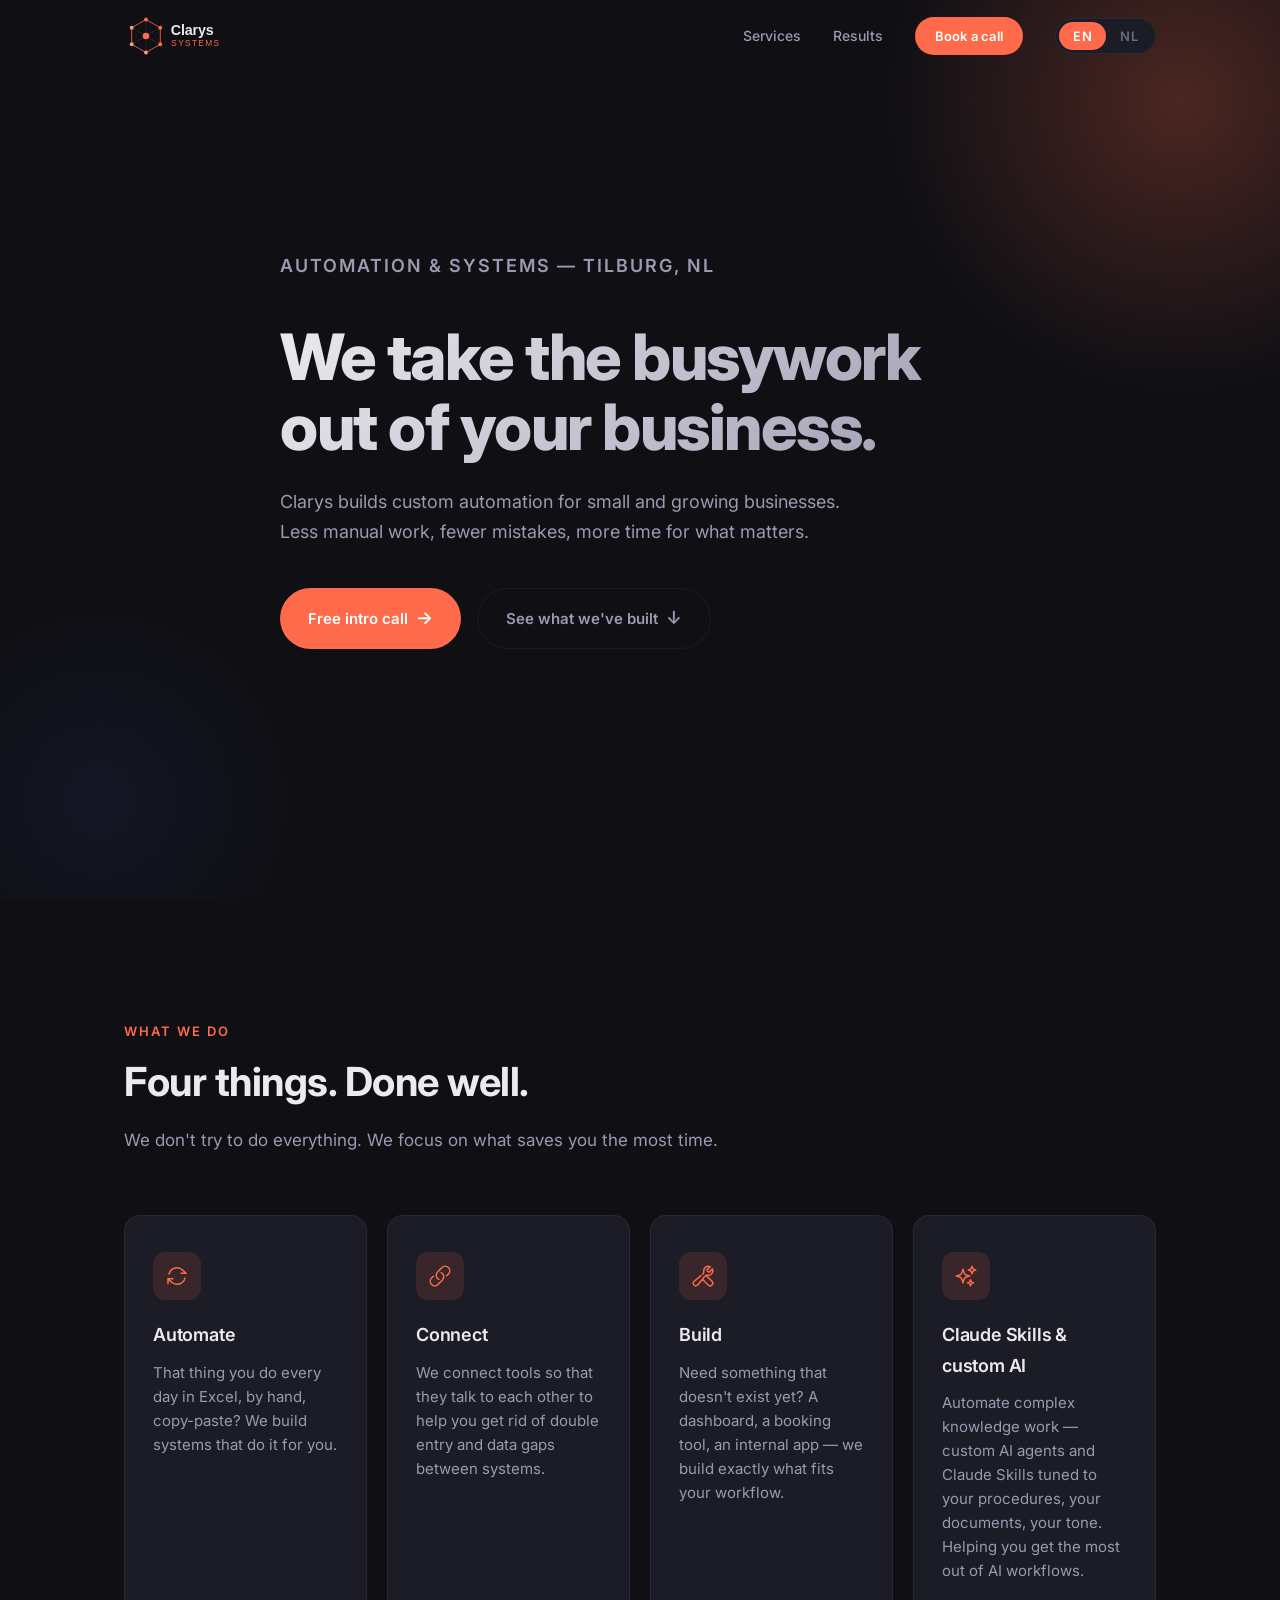
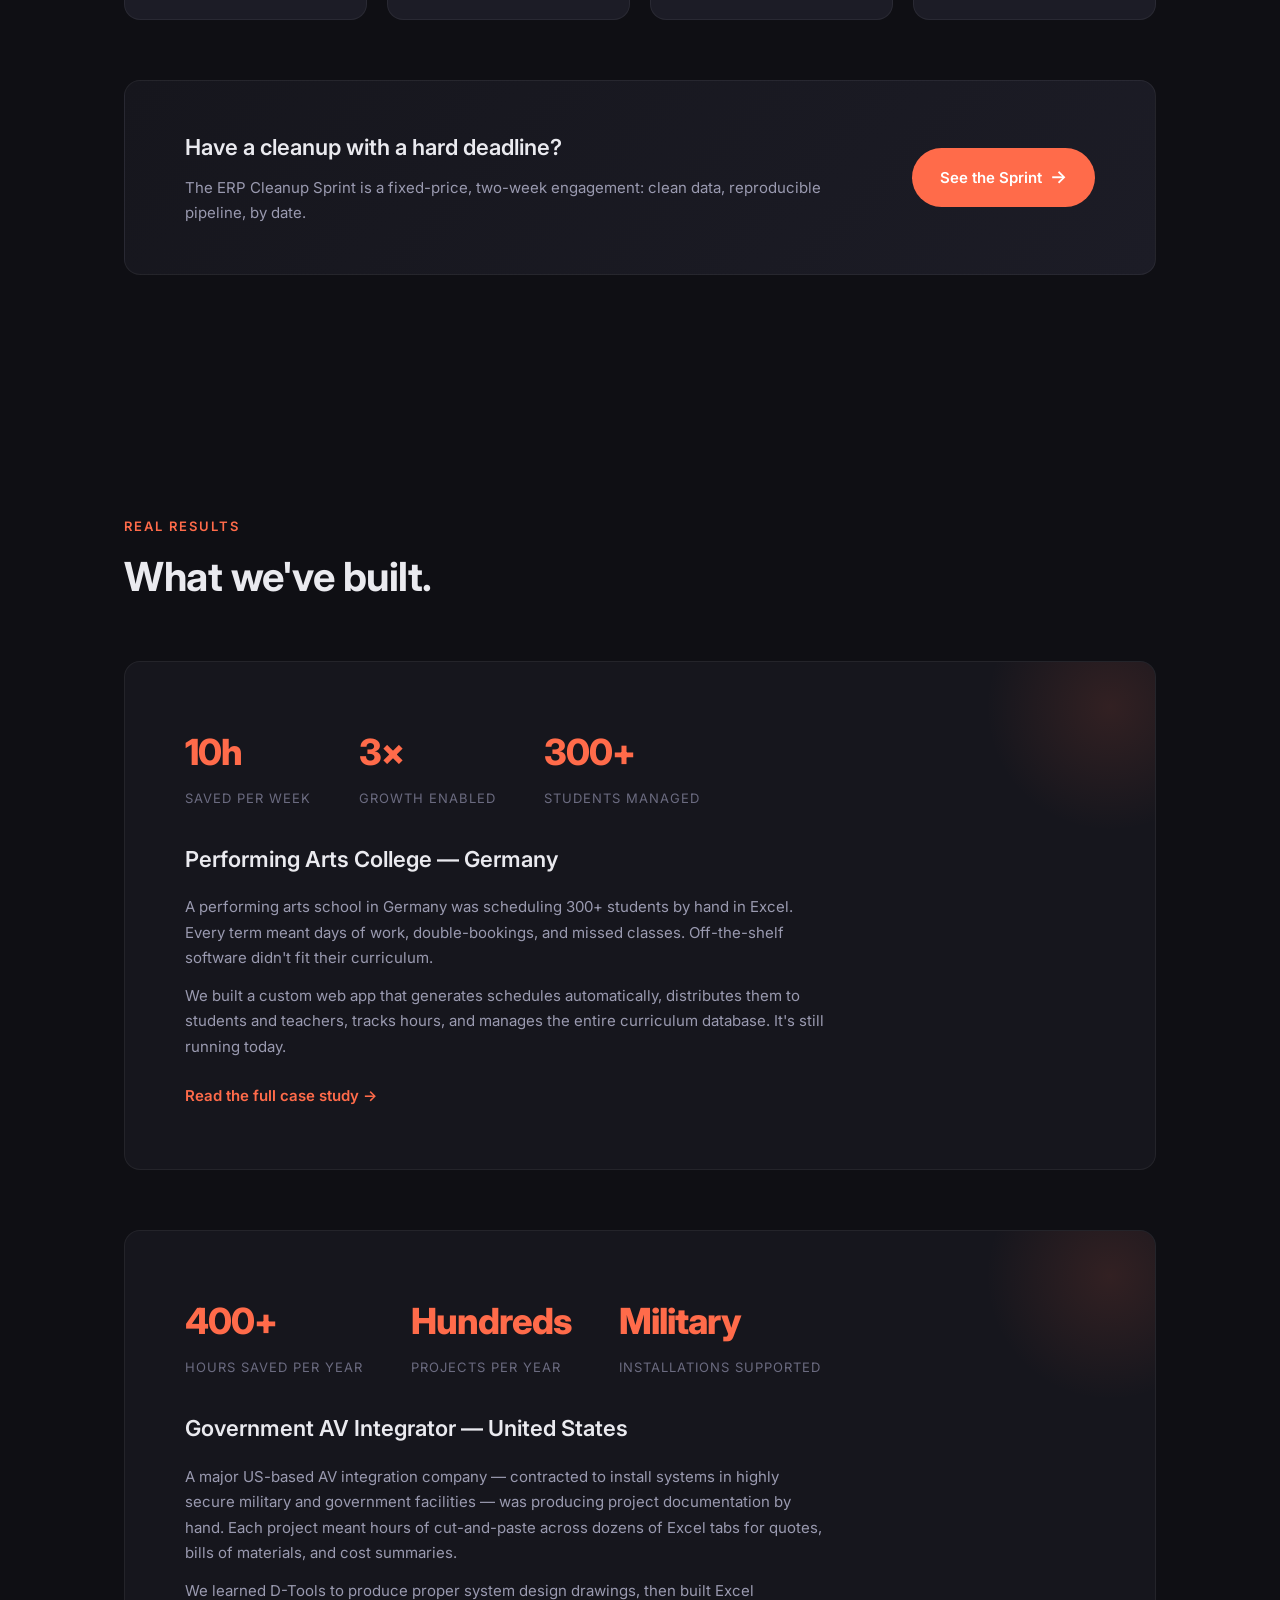
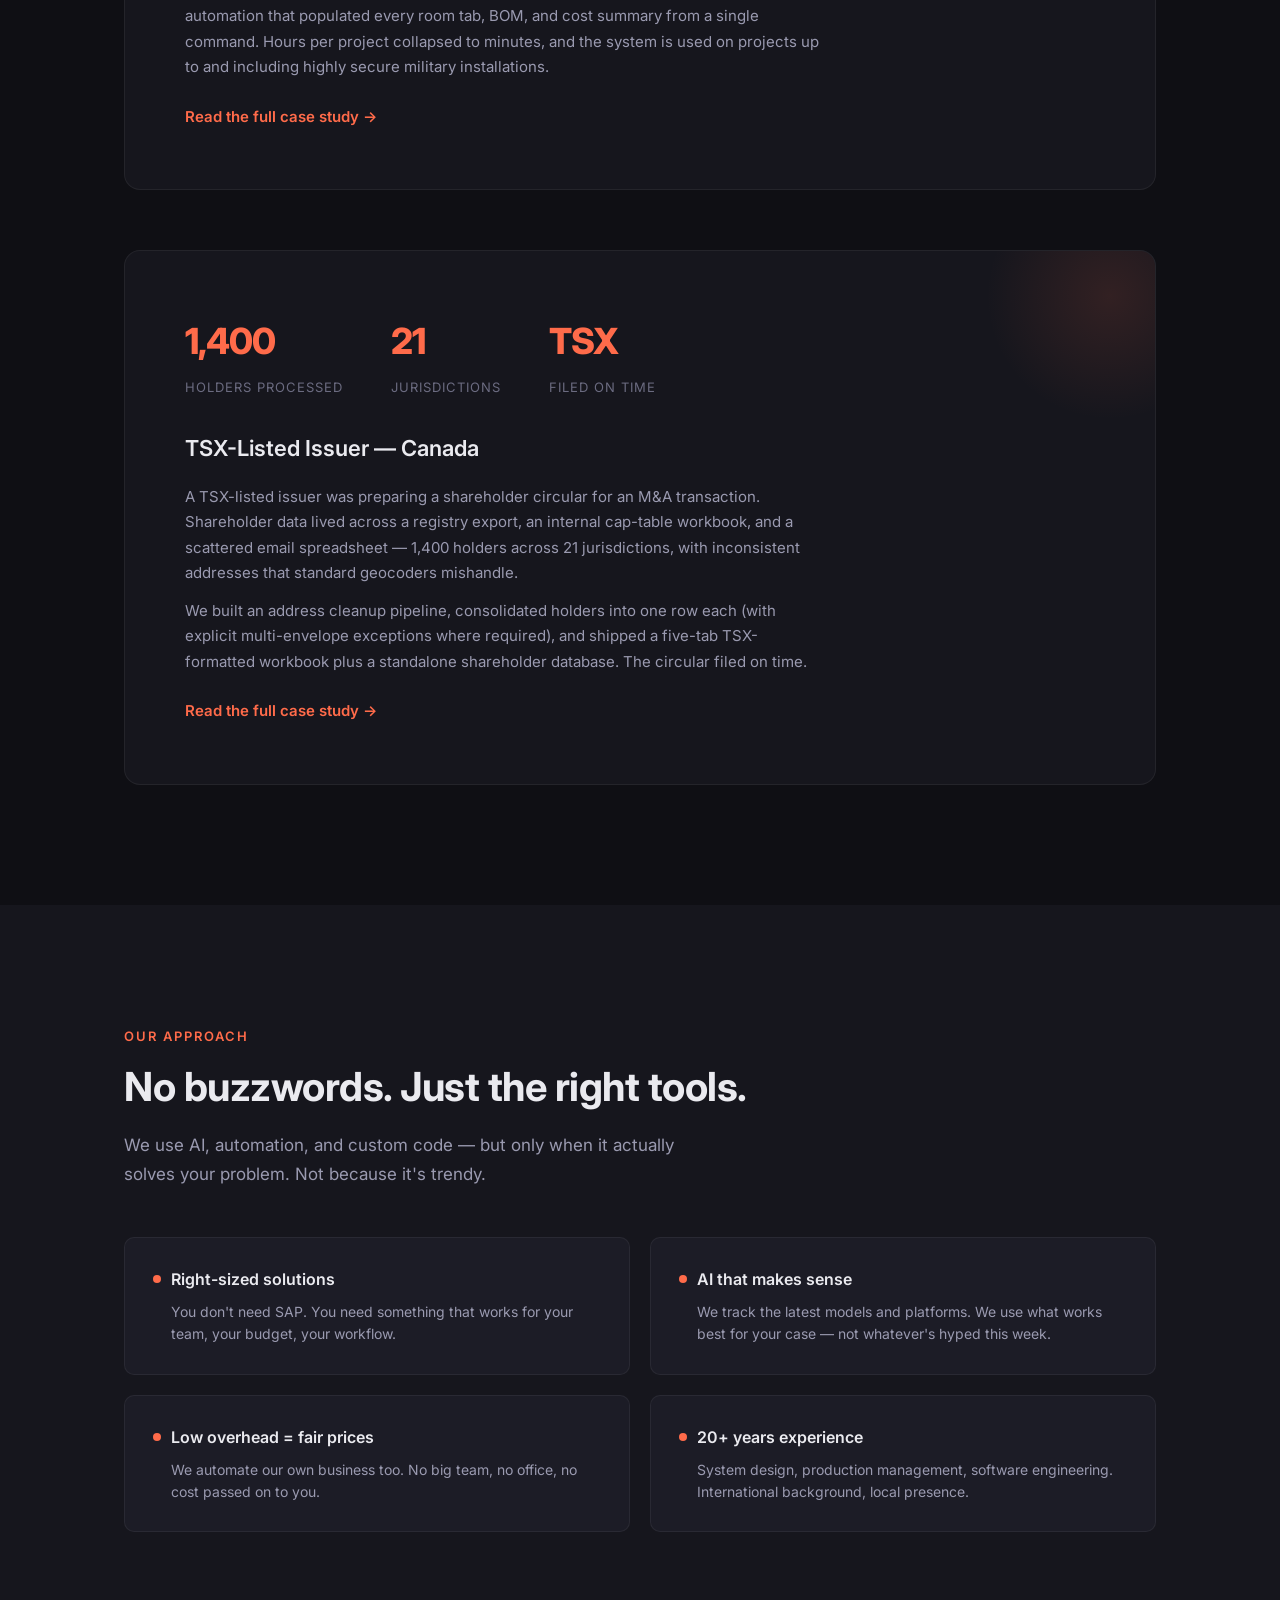
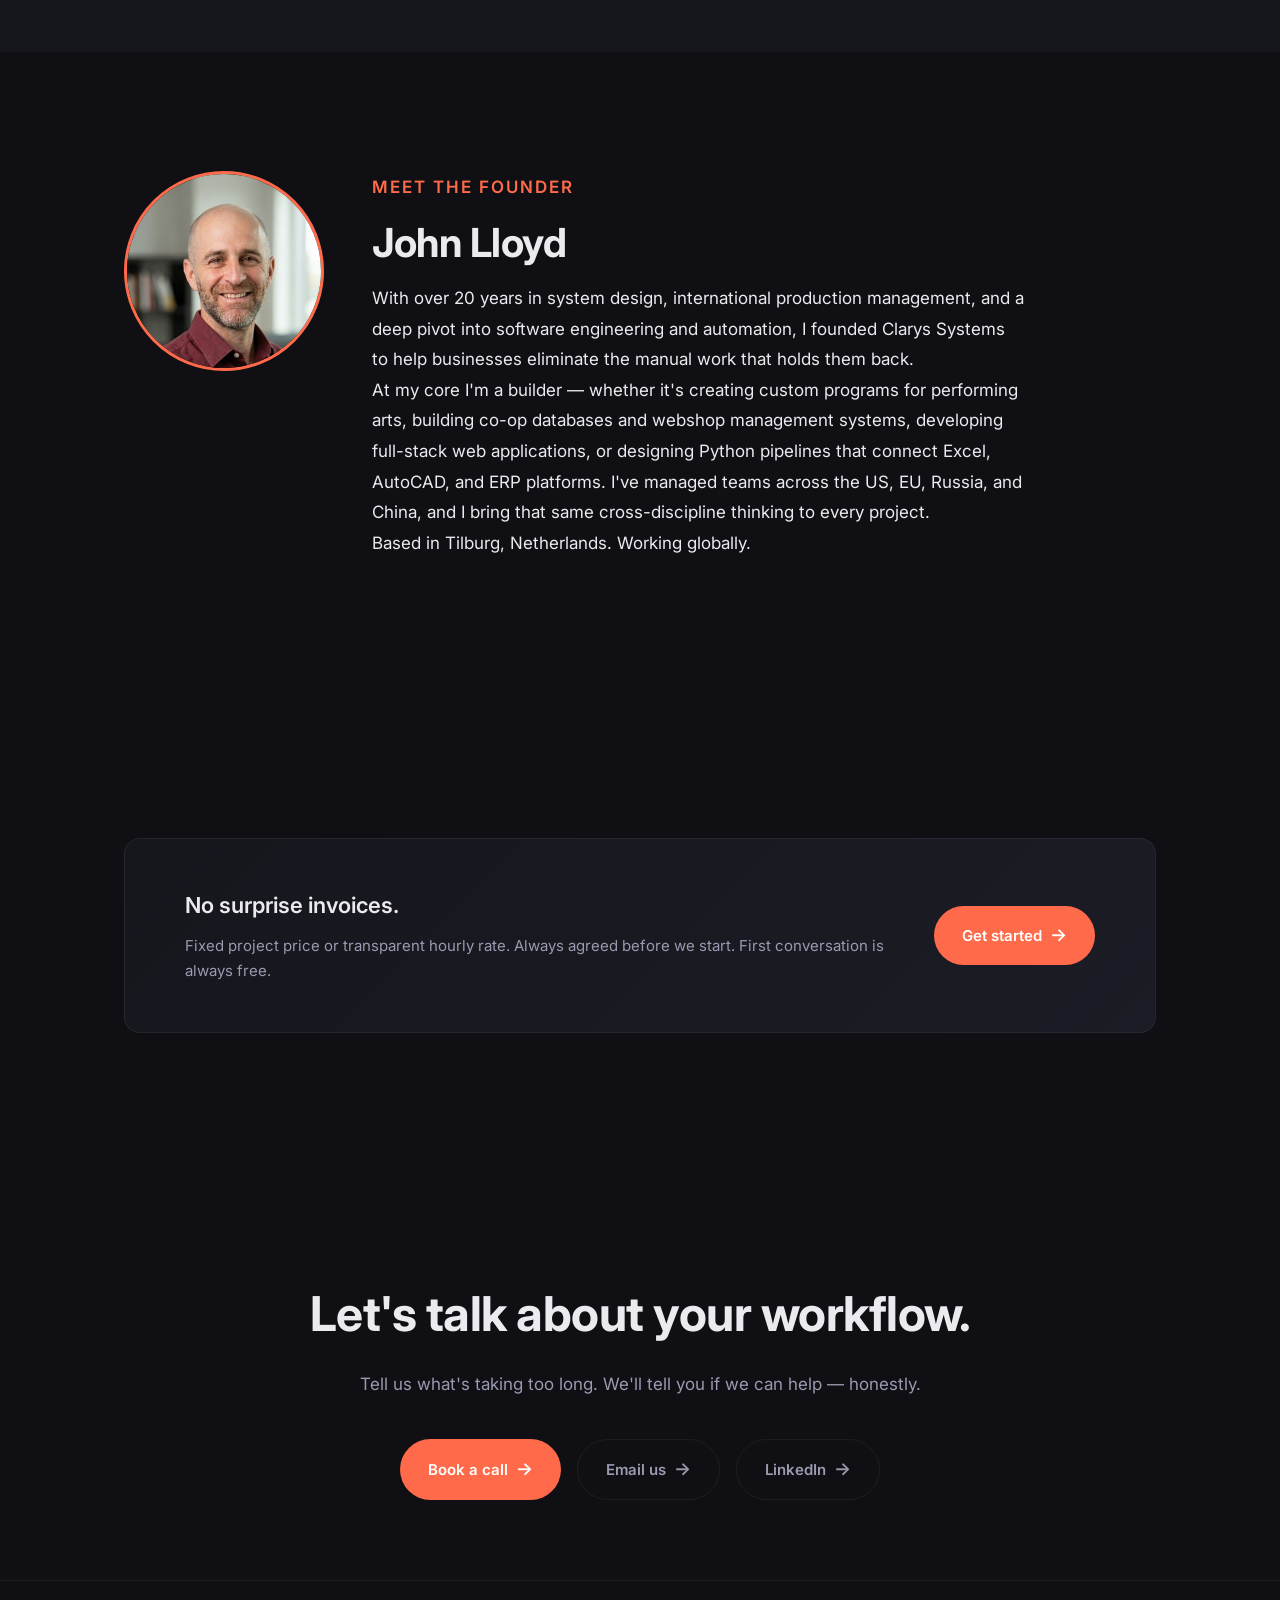
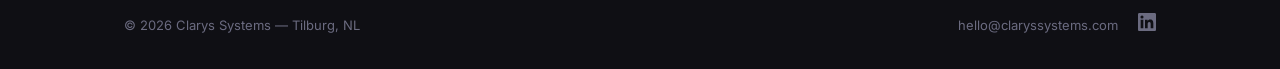
==== nl/index.html @ c33c2782 "content: mirror earlier card + TSX edits to .nl bilingual + .com TSX card - index.html: drop 'Canadi" ====
<!DOCTYPE html>
<html lang="en">
<head>
  <meta charset="UTF-8">
  <meta name="viewport" content="width=device-width, initial-scale=1.0">
  <title>Clarys Systems — Automatisering &amp; Systeemontwerp | Tilburg</title>
  <meta name="description" content="Clarys Systems ontwerpt en bouwt slimme automatisering voor kleine en middelgrote bedrijven. Minder handwerk, minder fouten, meer tijd.">
  <meta property="og:title" content="Clarys Systems — Slimme Automatisering voor Jouw Bedrijf">
  <meta property="og:description" content="Wij bouwen systemen die het handwerk uit je werkdag halen. Gevestigd in Tilburg.">
  <meta property="og:type" content="website">
  <meta property="og:image" content="https://claryssystems.com/og-image.png">
  <link rel="icon" href="logo-clarys-dark.svg" type="image/svg+xml">
  <link rel="preconnect" href="https://fonts.googleapis.com">
  <link rel="preconnect" href="https://fonts.gstatic.com" crossorigin>
  <link href="https://fonts.googleapis.com/css2?family=Inter:wght@400;500;600;700;800&display=swap" rel="stylesheet">
  <link rel="stylesheet" href="css/styles.css">
</head>
<body>

  <!-- NAV -->
  <nav class="nav" role="navigation" aria-label="Main navigation">
    <div class="nav-inner container">
      <a href="#" class="nav-brand"><img src="logo-clarys-dark.svg" alt="Clarys Systems" class="nav-logo"></a>
      <div class="nav-right">
        <div class="nav-links">
          <a href="#services">
            <span data-lang-en>Services</span>
            <span data-lang-nl>Diensten</span>
          </a>
          <a href="#proof">
            <span data-lang-en>Results</span>
            <span data-lang-nl>Resultaten</span>
          </a>
          <a href="https://calendar.app.google/nf94Vs2CCMXuQfKP9" target="_blank" rel="noopener" class="nav-cta">
            <span data-lang-en>Book a call</span>
            <span data-lang-nl>Boek een gesprek</span>
          </a>
          <div class="lang-toggle">
            <button class="lang-btn active" data-lang="en">EN</button>
            <button class="lang-btn" data-lang="nl">NL</button>
          </div>
        </div>
        <div class="lang-toggle lang-toggle-mobile">
          <button class="lang-btn active" data-lang="en">EN</button>
          <button class="lang-btn" data-lang="nl">NL</button>
        </div>
        <button class="nav-toggle" aria-label="Toggle menu" aria-expanded="false">
          <span></span><span></span><span></span>
        </button>
      </div>
    </div>
    <div class="nav-overlay"></div>
  </nav>

  <!-- HERO -->
  <section class="hero">
    <div class="container">
      <div class="hero-content fade-up">
        <p class="hero-label">
          <span data-lang-en>Automation &amp; Systems — Tilburg, NL</span>
          <span data-lang-nl>Automatisering &amp; Systemen — Tilburg, NL</span>
        </p>
        <h1>
          <span data-lang-en>We take the busy&shy;work out of your business.</span>
          <span data-lang-nl>Wij halen het hand&shy;werk uit je werkdag.</span>
        </h1>
        <p>
          <span data-lang-en>Clarys builds custom automation for small and growing businesses. Less manual work, fewer mistakes, more time for what matters.</span>
          <span data-lang-nl>Clarys bouwt slimme automatisering voor kleine en groeiende bedrijven. Minder handwerk, minder fouten, meer tijd voor wat ertoe doet.</span>
        </p>
        <div class="hero-actions">
          <a href="https://calendar.app.google/nf94Vs2CCMXuQfKP9" target="_blank" rel="noopener" class="btn btn-primary">
            <span data-lang-en>Free intro call</span>
            <span data-lang-nl>Gratis kennismaking</span>
            <span class="arrow">&rarr;</span>
          </a>
          <a href="#proof" class="btn btn-ghost">
            <span data-lang-en>See what we've built</span>
            <span data-lang-nl>Bekijk ons werk</span>
            <span class="arrow">&darr;</span>
          </a>
        </div>
      </div>
    </div>
  </section>

  <!-- SERVICES -->
  <section class="section" id="services">
    <div class="container">
      <div class="fade-up">
        <p class="section-label">
          <span data-lang-en>What we do</span>
          <span data-lang-nl>Wat wij doen</span>
        </p>
        <h2>
          <span data-lang-en>Four things. Done well.</span>
          <span data-lang-nl>Vier dingen. Goed gedaan.</span>
        </h2>
        <p class="section-intro">
          <span data-lang-en>We don't try to do everything. We focus on what saves you the most time.</span>
          <span data-lang-nl>We proberen niet alles te doen. We focussen op wat jou de meeste tijd bespaart.</span>
        </p>
      </div>
      <div class="cards-grid stagger">
        <div class="card fade-up">
          <div class="card-icon">
            <svg xmlns="http://www.w3.org/2000/svg" fill="none" viewBox="0 0 24 24" stroke-width="1.5" stroke="currentColor"><path stroke-linecap="round" stroke-linejoin="round" d="M16.023 9.348h4.992v-.001M2.985 19.644v-4.992m0 0h4.992m-4.993 0 3.181 3.183a8.25 8.25 0 0 0 13.803-3.7M4.031 9.865a8.25 8.25 0 0 1 13.803-3.7l3.181 3.182"/></svg>
          </div>
          <h3>
            <span data-lang-en>Automate</span>
            <span data-lang-nl>Automatiseren</span>
          </h3>
          <p>
            <span data-lang-en>That thing you do every day in Excel, by hand, copy-paste? We build systems that do it for you.</span>
            <span data-lang-nl>Dat ding dat je elke dag in Excel doet, met de hand, copy-paste? Wij bouwen systemen die het voor je doen.</span>
          </p>
        </div>
        <div class="card fade-up">
          <div class="card-icon">
            <svg xmlns="http://www.w3.org/2000/svg" fill="none" viewBox="0 0 24 24" stroke-width="1.5" stroke="currentColor"><path stroke-linecap="round" stroke-linejoin="round" d="M13.19 8.688a4.5 4.5 0 0 1 1.242 7.244l-4.5 4.5a4.5 4.5 0 0 1-6.364-6.364l1.757-1.757m13.35-.622 1.757-1.757a4.5 4.5 0 0 0-6.364-6.364l-4.5 4.5a4.5 4.5 0 0 0 1.242 7.244"/></svg>
          </div>
          <h3>
            <span data-lang-en>Connect</span>
            <span data-lang-nl>Verbinden</span>
          </h3>
          <p>
            <span data-lang-en>We connect tools so that they talk to each other to help you get rid of double entry and data gaps between systems.</span>
            <span data-lang-nl>Wij verbinden tools zodat ze met elkaar praten &mdash; geen dubbele invoer meer, geen datagaten tussen systemen.</span>
          </p>
        </div>
        <div class="card fade-up">
          <div class="card-icon">
            <svg xmlns="http://www.w3.org/2000/svg" fill="none" viewBox="0 0 24 24" stroke-width="1.5" stroke="currentColor"><path stroke-linecap="round" stroke-linejoin="round" d="M11.42 15.17 17.25 21A2.652 2.652 0 0 0 21 17.25l-5.877-5.877M11.42 15.17l2.496-3.03c.317-.384.74-.626 1.208-.766M11.42 15.17l-4.655 5.653a2.548 2.548 0 1 1-3.586-3.586l6.837-5.63m5.108-.233c.55-.164 1.163-.188 1.743-.14a4.5 4.5 0 0 0 4.486-6.336l-3.276 3.277a3.004 3.004 0 0 1-2.25-2.25l3.276-3.276a4.5 4.5 0 0 0-6.336 4.486c.091 1.076-.071 2.264-.904 2.95l-.102.085"/></svg>
          </div>
          <h3>
            <span data-lang-en>Build</span>
            <span data-lang-nl>Bouwen</span>
          </h3>
          <p>
            <span data-lang-en>Need something that doesn't exist yet? A dashboard, a booking tool, an internal app — we build exactly what fits your workflow.</span>
            <span data-lang-nl>Iets nodig dat nog niet bestaat? Een dashboard, een boekingstool, een interne app — wij bouwen precies wat past bij jouw werkwijze.</span>
          </p>
        </div>
        <div class="card fade-up">
          <div class="card-icon">
            <svg xmlns="http://www.w3.org/2000/svg" fill="none" viewBox="0 0 24 24" stroke-width="1.5" stroke="currentColor"><path stroke-linecap="round" stroke-linejoin="round" d="M9.813 15.904 9 18.75l-.813-2.846a4.5 4.5 0 0 0-3.09-3.09L2.25 12l2.847-.813a4.5 4.5 0 0 0 3.09-3.09L9 5.25l.813 2.846a4.5 4.5 0 0 0 3.09 3.09L15.75 12l-2.847.813a4.5 4.5 0 0 0-3.09 3.09ZM18.259 8.715 18 9.75l-.259-1.035a3.375 3.375 0 0 0-2.455-2.456L14.25 6l1.036-.259a3.375 3.375 0 0 0 2.455-2.456L18 2.25l.259 1.035a3.375 3.375 0 0 0 2.456 2.456L21.75 6l-1.035.259a3.375 3.375 0 0 0-2.456 2.456ZM16.894 20.567 16.5 21.75l-.394-1.183a2.25 2.25 0 0 0-1.423-1.423L13.5 18.75l1.183-.394a2.25 2.25 0 0 0 1.423-1.423l.394-1.183.394 1.183a2.25 2.25 0 0 0 1.423 1.423l1.183.394-1.183.394a2.25 2.25 0 0 0-1.423 1.423Z"/></svg>
          </div>
          <h3>
            <span data-lang-en>Claude Skills &amp; custom AI</span>
            <span data-lang-nl>Claude Skills &amp; maatwerk-AI</span>
          </h3>
          <p>
            <span data-lang-en>Automate complex knowledge work &mdash; custom AI agents and Claude Skills tuned to your procedures, your documents, your tone. Helping you get the most out of AI workflows.</span>
            <span data-lang-nl>Automatiseer complex kenniswerk &mdash; AI-agents en Claude Skills op maat voor jouw procedures, jouw documenten, jouw toon. Zodat je het maximale uit AI-werkprocessen haalt.</span>
          </p>
        </div>
      </div>

      <div class="fade-up">
        <div class="pricing-bar" style="margin-top: 60px;">
          <div>
            <h3>
              <span data-lang-en>Have a cleanup with a hard deadline?</span>
              <span data-lang-nl>Een opschoning met een harde deadline?</span>
            </h3>
            <p>
              <span data-lang-en>The ERP Cleanup Sprint is a fixed-price, two-week engagement: clean data, reproducible pipeline, by date.</span>
              <span data-lang-nl>De ERP Cleanup Sprint is een vaste-prijs opdracht van twee weken: schone data, reproduceerbare pijplijn, op tijd.</span>
            </p>
          </div>
          <a href="cleanup-sprint" class="btn btn-primary" style="flex-shrink: 0;">
            <span data-lang-en>See the Sprint</span>
            <span data-lang-nl>Bekijk de Sprint</span>
            <span class="arrow">&rarr;</span>
          </a>
        </div>
      </div>
    </div>
  </section>

  <!-- PROOF / CASE STUDIES -->
  <section class="section" id="proof">
    <div class="container">
      <div class="fade-up">
        <p class="section-label">
          <span data-lang-en>Real results</span>
          <span data-lang-nl>Echte resultaten</span>
        </p>
        <h2>
          <span data-lang-en>What we've built.</span>
          <span data-lang-nl>Wat we hebben gebouwd.</span>
        </h2>
      </div>

      <!-- Case 1: Performing Arts College (scheduling) -->
      <div class="proof fade-up">
        <div class="proof-stats">
          <div>
            <div class="proof-stat-value">10h</div>
            <div class="proof-stat-label">
              <span data-lang-en>Saved per week</span>
              <span data-lang-nl>Bespaard per week</span>
            </div>
          </div>
          <div>
            <div class="proof-stat-value">3&times;</div>
            <div class="proof-stat-label">
              <span data-lang-en>Growth enabled</span>
              <span data-lang-nl>Groei mogelijk gemaakt</span>
            </div>
          </div>
          <div>
            <div class="proof-stat-value">300+</div>
            <div class="proof-stat-label">
              <span data-lang-en>Students managed</span>
              <span data-lang-nl>Studenten beheerd</span>
            </div>
          </div>
        </div>
        <h3>
          <span data-lang-en>Performing Arts College &mdash; Germany</span>
          <span data-lang-nl>Kunstacademie &mdash; Duitsland</span>
        </h3>
        <p>
          <span data-lang-en>A performing arts school in Germany was scheduling 300+ students by hand in Excel. Every term meant days of work, double-bookings, and missed classes. Off-the-shelf software didn't fit their curriculum.</span>
          <span data-lang-nl>Een kunstacademie in Duitsland plande 300+ studenten met de hand in Excel. Elk trimester betekende dagen werk, dubbele boekingen en gemiste lessen. Standaardsoftware paste niet bij hun curriculum.</span>
        </p>
        <p style="margin-top: 12px;">
          <span data-lang-en>We built a custom web app that generates schedules automatically, distributes them to students and teachers, tracks hours, and manages the entire curriculum database. It's still running today.</span>
          <span data-lang-nl>Wij bouwden een op maat gemaakte webapp die roosters automatisch genereert, ze distribueert naar studenten en docenten, uren bijhoudt en de hele curriculumdatabase beheert. Het draait vandaag de dag nog steeds.</span>
        </p>
        <p style="margin-top: 24px;">
          <a href="https://claryssystems.com/case-study-scheduling.html" style="color: var(--accent); font-weight: 600; text-decoration: none;">
            <span data-lang-en>Read the full case study <span class="arrow">&rarr;</span></span>
            <span data-lang-nl>Lees de volledige case study (in het Engels) <span class="arrow">&rarr;</span></span>
          </a>
        </p>
      </div>

      <!-- Case 2: US AV Integrator (ITG) -->
      <div class="proof fade-up">
        <div class="proof-stats">
          <div>
            <div class="proof-stat-value">400+</div>
            <div class="proof-stat-label">
              <span data-lang-en>Hours saved per year</span>
              <span data-lang-nl>Uren bespaard per jaar</span>
            </div>
          </div>
          <div>
            <div class="proof-stat-value">
              <span data-lang-en>Hundreds</span>
              <span data-lang-nl>Honderden</span>
            </div>
            <div class="proof-stat-label">
              <span data-lang-en>Projects per year</span>
              <span data-lang-nl>Projecten per jaar</span>
            </div>
          </div>
          <div>
            <div class="proof-stat-value">Military</div>
            <div class="proof-stat-label">
              <span data-lang-en>Installations supported</span>
              <span data-lang-nl>Installaties ondersteund</span>
            </div>
          </div>
        </div>
        <h3>
          <span data-lang-en>Government AV Integrator &mdash; United States</span>
          <span data-lang-nl>AV-integrator voor overheid &mdash; Verenigde Staten</span>
        </h3>
        <p>
          <span data-lang-en>A major US-based AV integration company &mdash; contracted to install systems in highly secure military and government facilities &mdash; was producing project documentation by hand. Each project meant hours of cut-and-paste across dozens of Excel tabs for quotes, bills of materials, and cost summaries.</span>
          <span data-lang-nl>Een grote Amerikaanse AV-integrator &mdash; met opdrachten voor zeer beveiligde militaire en overheidsfaciliteiten &mdash; maakte projectdocumentatie volledig met de hand. Elk project betekende uren knippen-en-plakken tussen tientallen Excel-tabbladen voor offertes, materiaallijsten en kostenoverzichten.</span>
        </p>
        <p style="margin-top: 12px;">
          <span data-lang-en>We learned D-Tools to produce proper system design drawings, then built Excel automation that populated every room tab, BOM, and cost summary from a single command. Hours per project collapsed to minutes, and the system is used on projects up to and including highly secure military installations.</span>
          <span data-lang-nl>We leerden D-Tools voor professionele systeemtekeningen en bouwden Excel-automatisering die elk kamer-tabblad, BOM en kostenoverzicht met &eacute;&eacute;n commando vulde. Uren per project werden minuten, en het systeem wordt gebruikt op projecten tot en met zeer beveiligde militaire installaties.</span>
        </p>
        <p style="margin-top: 24px;">
          <a href="https://claryssystems.com/case-study.html" style="color: var(--accent); font-weight: 600; text-decoration: none;">
            <span data-lang-en>Read the full case study <span class="arrow">&rarr;</span></span>
            <span data-lang-nl>Lees de volledige case study (in het Engels) <span class="arrow">&rarr;</span></span>
          </a>
        </p>
      </div>

      <!-- Case 3: TSX M&A Circular (JHI) -->
      <div class="proof fade-up">
        <div class="proof-stats">
          <div>
            <div class="proof-stat-value">1,400</div>
            <div class="proof-stat-label">
              <span data-lang-en>Holders processed</span>
              <span data-lang-nl>Aandeelhouders verwerkt</span>
            </div>
          </div>
          <div>
            <div class="proof-stat-value">21</div>
            <div class="proof-stat-label">
              <span data-lang-en>Jurisdictions</span>
              <span data-lang-nl>Rechtsgebieden</span>
            </div>
          </div>
          <div>
            <div class="proof-stat-value">TSX</div>
            <div class="proof-stat-label">
              <span data-lang-en>Filed on time</span>
              <span data-lang-nl>Op tijd ingediend</span>
            </div>
          </div>
        </div>
        <h3>
          <span data-lang-en>TSX-Listed Issuer &mdash; Canada</span>
          <span data-lang-nl>TSX-genoteerde onderneming &mdash; Canada</span>
        </h3>
        <p>
          <span data-lang-en>A TSX-listed issuer was preparing a shareholder circular for an M&amp;A transaction. Shareholder data lived across a registry export, an internal cap-table workbook, and a scattered email spreadsheet &mdash; 1,400 holders across 21 jurisdictions, with inconsistent addresses that standard geocoders mishandle.</span>
          <span data-lang-nl>Een TSX-genoteerde onderneming bereidde een aandeelhouderscirculaire voor in verband met een M&amp;A-transactie. Aandeelhoudersgegevens stonden verspreid over een registerexport, een intern cap-table-werkboek en een losse e-mailspreadsheet &mdash; 1.400 aandeelhouders in 21 rechtsgebieden, met inconsistente adressen die standaard-geocoders niet goed aankunnen.</span>
        </p>
        <p style="margin-top: 12px;">
          <span data-lang-en>We built an address cleanup pipeline, consolidated holders into one row each (with explicit multi-envelope exceptions where required), and shipped a five-tab TSX-formatted workbook plus a standalone shareholder database. The circular filed on time.</span>
          <span data-lang-nl>We bouwden een adres-opschoningspijplijn, consolideerden aandeelhouders tot &eacute;&eacute;n rij per houder (met expliciete uitzonderingen voor meerdere enveloppen waar nodig), en leverden een vijf-tabs TSX-werkboek plus een zelfstandige aandeelhoudersdatabase. De circulaire werd op tijd ingediend.</span>
        </p>
        <p style="margin-top: 24px;">
          <a href="https://claryssystems.com/case-study-shareholder-circular.html" style="color: var(--accent); font-weight: 600; text-decoration: none;">
            <span data-lang-en>Read the full case study <span class="arrow">&rarr;</span></span>
            <span data-lang-nl>Lees de volledige case study (in het Engels) <span class="arrow">&rarr;</span></span>
          </a>
        </p>
      </div>

    </div>
  </section>

  <!-- APPROACH -->
  <section class="section" style="background: var(--bg-secondary);">
    <div class="container">
      <div class="fade-up">
        <p class="section-label">
          <span data-lang-en>Our approach</span>
          <span data-lang-nl>Onze aanpak</span>
        </p>
        <h2>
          <span data-lang-en>No buzzwords. Just the right tools.</span>
          <span data-lang-nl>Geen buzzwords. Gewoon de juiste tools.</span>
        </h2>
        <p class="section-intro">
          <span data-lang-en>We use AI, automation, and custom code — but only when it actually solves your problem. Not because it's trendy.</span>
          <span data-lang-nl>We gebruiken AI, automatisering en maatwerk code — maar alleen als het je probleem echt oplost. Niet omdat het trendy is.</span>
        </p>
      </div>
      <div class="approach-grid stagger">
        <div class="approach-item fade-up">
          <h3><span class="dot"></span>
            <span data-lang-en>Right-sized solutions</span>
            <span data-lang-nl>Oplossingen op maat</span>
          </h3>
          <p>
            <span data-lang-en>You don't need SAP. You need something that works for your team, your budget, your workflow.</span>
            <span data-lang-nl>Je hebt geen SAP nodig. Je hebt iets nodig dat werkt voor jouw team, jouw budget, jouw werkwijze.</span>
          </p>
        </div>
        <div class="approach-item fade-up">
          <h3><span class="dot"></span>
            <span data-lang-en>AI that makes sense</span>
            <span data-lang-nl>AI die klopt</span>
          </h3>
          <p>
            <span data-lang-en>We track the latest models and platforms. We use what works best for your case — not whatever's hyped this week.</span>
            <span data-lang-nl>We volgen de nieuwste modellen en platforms. We gebruiken wat het beste werkt voor jouw situatie — niet wat deze week gehyped wordt.</span>
          </p>
        </div>
        <div class="approach-item fade-up">
          <h3><span class="dot"></span>
            <span data-lang-en>Low overhead = fair prices</span>
            <span data-lang-nl>Lage overhead = eerlijke prijzen</span>
          </h3>
          <p>
            <span data-lang-en>We automate our own business too. No big team, no office, no cost passed on to you.</span>
            <span data-lang-nl>We automatiseren ook ons eigen bedrijf. Geen groot team, geen kantoor, geen kosten die aan jou worden doorberekend.</span>
          </p>
        </div>
        <div class="approach-item fade-up">
          <h3><span class="dot"></span>
            <span data-lang-en>20+ years experience</span>
            <span data-lang-nl>20+ jaar ervaring</span>
          </h3>
          <p>
            <span data-lang-en>System design, production management, software engineering. International background, local presence.</span>
            <span data-lang-nl>Systeemontwerp, productiebeheer, software engineering. Internationale achtergrond, lokale aanwezigheid.</span>
          </p>
        </div>
      </div>
    </div>
  </section>

  <!-- FOUNDER -->
  <section class="section" id="founder">
    <div class="container">
      <div class="founder fade-up">
        <div class="founder-photo">
          <img src="img/profile_cropped.png" alt="John Lloyd — Founder, Clarys Systems">
        </div>
        <div class="founder-text">
          <p class="section-label">
            <span data-lang-en>Meet the founder</span>
            <span data-lang-nl>Ontmoet de oprichter</span>
          </p>
          <h2>John Lloyd</h2>
          <p>
            <span data-lang-en>With over 20 years in system design, international production management, and a deep pivot into software engineering and automation, I founded Clarys Systems to help businesses eliminate the manual work that holds them back.</span>
            <span data-lang-nl>Met ruim 20 jaar ervaring in systeemontwerp, internationaal productiemanagement en een grondige overstap naar software engineering en automatisering richtte ik Clarys Systems op om bedrijven te helpen het handwerk weg te nemen dat hen tegenhoudt.</span>
          </p>
          <p>
            <span data-lang-en>At my core I'm a builder &mdash; whether it's creating custom programs for performing arts, building co-op databases and webshop management systems, developing full-stack web applications, or designing Python pipelines that connect Excel, AutoCAD, and ERP platforms. I've managed teams across the US, EU, Russia, and China, and I bring that same cross-discipline thinking to every project.</span>
            <span data-lang-nl>In de kern ben ik een bouwer &mdash; of het nu gaat om het maken van maatwerkprogramma's voor podiumkunsten, het bouwen van co&ouml;peratiedatabases en webshop-beheersystemen, het ontwikkelen van full-stack webapplicaties, of het ontwerpen van Python-pijplijnen die Excel, AutoCAD en ERP-platforms met elkaar verbinden. Ik heb teams aangestuurd in de VS, EU, Rusland en China, en ik breng dezelfde multidisciplinaire aanpak naar elk project.</span>
          </p>
          <p>
            <span data-lang-en>Based in Tilburg, Netherlands. Working globally.</span>
            <span data-lang-nl>Gevestigd in Tilburg. Wereldwijd actief.</span>
          </p>
        </div>
      </div>
    </div>
  </section>

  <!-- PRICING / CTA BAR -->
  <section class="section" id="pricing">
    <div class="container">
      <div class="fade-up">
        <div class="pricing-bar">
          <div>
            <h3>
              <span data-lang-en>No surprise invoices.</span>
              <span data-lang-nl>Geen verrassingen op de factuur.</span>
            </h3>
            <p>
              <span data-lang-en>Fixed project price or transparent hourly rate. Always agreed before we start. First conversation is always free.</span>
              <span data-lang-nl>Vaste projectprijs of transparant uurtarief. Altijd afgesproken voordat we beginnen. Eerste gesprek is altijd gratis.</span>
            </p>
          </div>
          <a href="mailto:hello@claryssystems.com" class="btn btn-primary" style="flex-shrink: 0;">
            <span data-lang-en>Get started</span>
            <span data-lang-nl>Aan de slag</span>
            <span class="arrow">&rarr;</span>
          </a>
        </div>
      </div>
    </div>
  </section>

  <!-- CONTACT -->
  <section class="contact-section" id="contact">
    <div class="container">
      <div class="fade-up">
        <h2>
          <span data-lang-en>Let's talk about your workflow.</span>
          <span data-lang-nl>Laten we het over je werkwijze hebben.</span>
        </h2>
        <p>
          <span data-lang-en>Tell us what's taking too long. We'll tell you if we can help — honestly.</span>
          <span data-lang-nl>Vertel ons wat te lang duurt. Wij vertellen eerlijk of we kunnen helpen.</span>
        </p>
        <div class="contact-links">
          <a href="https://calendar.app.google/nf94Vs2CCMXuQfKP9" target="_blank" rel="noopener" class="btn btn-primary">
            <span data-lang-en>Book a call</span>
            <span data-lang-nl>Boek een gesprek</span>
            <span class="arrow">&rarr;</span>
          </a>
          <a href="mailto:hello@claryssystems.com" class="btn btn-ghost">
            <span data-lang-en>Email us</span>
            <span data-lang-nl>Mail ons</span>
            <span class="arrow">&rarr;</span>
          </a>
          <a href="https://linkedin.com/in/johnnylloyd" target="_blank" rel="noopener" class="btn btn-ghost">
            LinkedIn
            <span class="arrow">&rarr;</span>
          </a>
        </div>
      </div>
    </div>
  </section>

  <!-- FOOTER -->
  <footer class="footer">
    <div class="container footer-inner">
      <p class="footer-copy">&copy; 2026 Clarys Systems &mdash; Tilburg, NL</p>
      <div class="footer-links">
        <a href="mailto:hello@claryssystems.com">hello@claryssystems.com</a>
        <a href="https://linkedin.com/in/johnnylloyd" target="_blank" rel="noopener" aria-label="LinkedIn">
          <svg xmlns="http://www.w3.org/2000/svg" width="18" height="18" viewBox="0 0 24 24" fill="currentColor"><path d="M20.447 20.452h-3.554v-5.569c0-1.328-.027-3.037-1.852-3.037-1.853 0-2.136 1.445-2.136 2.939v5.667H9.351V9h3.414v1.561h.046c.477-.9 1.637-1.85 3.37-1.85 3.601 0 4.267 2.37 4.267 5.455v6.286zM5.337 7.433a2.062 2.062 0 0 1-2.063-2.065 2.064 2.064 0 1 1 2.063 2.065zm1.782 13.019H3.555V9h3.564v11.452zM22.225 0H1.771C.792 0 0 .774 0 1.729v20.542C0 23.227.792 24 1.771 24h20.451C23.2 24 24 23.227 24 22.271V1.729C24 .774 23.2 0 22.222 0h.003z"/></svg>
        </a>
      </div>
    </div>
  </footer>

  <script src="js/main.js"></script>
</body>
</html>
---- nl/css/styles.css ----
/* ============================================
   CLARYS SYSTEMS NL — Hip Dutch Mirror Site
   Dark mode, warm coral accent, European vibe
   ============================================ */

/* --- Reset & Base --- */
*, *::before, *::after { box-sizing: border-box; margin: 0; padding: 0; }

:root {
  --bg-primary: #0f0f14;
  --bg-secondary: #16161d;
  --bg-card: #1c1c26;
  --bg-card-hover: #22222e;
  --accent: #ff6b4a;
  --accent-soft: rgba(255, 107, 74, 0.12);
  --accent-glow: rgba(255, 107, 74, 0.25);
  --accent-hover: #ff8266;
  --text-primary: #eaeaef;
  --text-secondary: #9a9ab0;
  --text-muted: #6b6b80;
  --border: rgba(255, 255, 255, 0.06);
  --border-hover: rgba(255, 255, 255, 0.12);
  --radius: 16px;
  --radius-sm: 10px;
  --container: 1080px;
  --font: 'Inter', -apple-system, BlinkMacSystemFont, 'Segoe UI', sans-serif;
}

html {
  scroll-behavior: smooth;
  -webkit-font-smoothing: antialiased;
  -moz-osx-font-smoothing: grayscale;
}

body {
  font-family: var(--font);
  background: var(--bg-primary);
  color: var(--text-primary);
  font-size: 16px;
  line-height: 1.7;
  overflow-x: hidden;
}

.container {
  max-width: var(--container);
  margin: 0 auto;
  padding: 0 24px;
}

a { color: var(--accent); text-decoration: none; transition: color 0.2s; }
a:hover { color: var(--accent-hover); }

img { max-width: 100%; height: auto; }

/* --- Language Toggle --- */
.lang-toggle {
  display: flex;
  background: var(--bg-card);
  border: 1px solid var(--border);
  border-radius: 100px;
  padding: 3px;
}

.lang-toggle-mobile {
  display: none;
}

.lang-btn {
  border: none;
  background: transparent;
  color: var(--text-muted);
  font-family: var(--font);
  font-size: 13px;
  font-weight: 600;
  padding: 6px 14px;
  border-radius: 100px;
  cursor: pointer;
  transition: all 0.25s;
  letter-spacing: 0.5px;
}

.lang-btn.active {
  background: var(--accent);
  color: #fff;
}

.lang-btn:hover:not(.active) {
  color: var(--text-primary);
}

/* Bilingual text switching */
[data-lang-nl] { display: none; }
body.lang-nl [data-lang-en] { display: none; }
body.lang-nl [data-lang-nl] { display: block; }
body.lang-nl span[data-lang-nl],
body.lang-nl a[data-lang-nl] { display: inline; }
body.lang-nl span[data-lang-en],
body.lang-nl a[data-lang-en] { display: none; }
span[data-lang-en], a[data-lang-en] { display: inline; }
span[data-lang-nl], a[data-lang-nl] { display: none; }

/* --- Navigation --- */
.nav {
  position: fixed;
  top: 0;
  left: 0;
  right: 0;
  z-index: 100;
  padding: 0 24px;
  transition: background 0.3s, box-shadow 0.3s;
}

.nav.scrolled {
  background: rgba(15, 15, 20, 0.85);
  backdrop-filter: blur(20px);
  box-shadow: 0 1px 0 var(--border);
}

.nav.nav-open {
  background: var(--bg-secondary);
  backdrop-filter: none;
}

.nav-inner {
  display: flex;
  align-items: center;
  justify-content: space-between;
  height: 72px;
  max-width: var(--container);
  margin: 0 auto;
}

.nav-brand {
  display: flex;
  align-items: center;
}

.nav-logo {
  height: 44px;
  width: auto;
}

.nav-right {
  display: flex;
  align-items: center;
  gap: 16px;
}

.nav-links {
  display: flex;
  align-items: center;
  gap: 32px;
}

.nav-links a {
  color: var(--text-secondary);
  font-size: 14px;
  font-weight: 500;
  transition: color 0.2s;
}

.nav-links a:hover {
  color: var(--text-primary);
}

.nav-cta {
  background: var(--accent) !important;
  color: #fff !important;
  padding: 8px 20px;
  border-radius: 100px;
  font-weight: 600 !important;
  font-size: 13px !important;
  letter-spacing: 0.2px;
  transition: transform 0.2s, box-shadow 0.2s, background 0.2s !important;
}

.nav-cta:hover {
  background: var(--accent-hover) !important;
  transform: translateY(-1px);
  box-shadow: 0 4px 20px var(--accent-glow);
}

/* Mobile nav */
.nav-toggle {
  display: none;
  flex-direction: column;
  gap: 5px;
  background: none;
  border: none;
  cursor: pointer;
  padding: 4px;
}

.nav-toggle span {
  display: block;
  width: 22px;
  height: 2px;
  background: var(--text-primary);
  border-radius: 2px;
  transition: transform 0.3s, opacity 0.3s;
}

/* --- Hero --- */
.hero {
  min-height: 100vh;
  display: flex;
  align-items: center;
  position: relative;
  overflow: hidden;
}

.hero::before {
  content: '';
  position: absolute;
  top: -200px;
  right: -200px;
  width: 600px;
  height: 600px;
  background: radial-gradient(circle, var(--accent-glow) 0%, transparent 70%);
  pointer-events: none;
}

.hero::after {
  content: '';
  position: absolute;
  bottom: -100px;
  left: -100px;
  width: 400px;
  height: 400px;
  background: radial-gradient(circle, rgba(99, 102, 241, 0.08) 0%, transparent 70%);
  pointer-events: none;
}

.hero-content {
  position: relative;
  z-index: 1;
  max-width: 720px;
}

.hero-label {
  display: inline-block;
  font-size: 13px;
  font-weight: 600;
  color: var(--accent);
  text-transform: uppercase;
  letter-spacing: 2px;
  margin-bottom: 24px;
}

.hero h1 {
  font-size: clamp(2.5rem, 6vw, 4rem);
  font-weight: 800;
  line-height: 1.1;
  letter-spacing: -1.5px;
  margin-bottom: 24px;
  background: linear-gradient(135deg, var(--text-primary) 0%, var(--text-secondary) 100%);
  -webkit-background-clip: text;
  -webkit-text-fill-color: transparent;
  background-clip: text;
}

.hero p {
  font-size: 18px;
  color: var(--text-secondary);
  line-height: 1.7;
  margin-bottom: 40px;
  max-width: 560px;
}

.hero-actions {
  display: flex;
  gap: 16px;
  flex-wrap: wrap;
}

/* --- Buttons --- */
.btn {
  display: inline-flex;
  align-items: center;
  gap: 8px;
  font-family: var(--font);
  font-weight: 600;
  font-size: 15px;
  padding: 14px 28px;
  border-radius: 100px;
  border: none;
  cursor: pointer;
  transition: all 0.25s;
  text-decoration: none;
}

.btn-primary {
  background: var(--accent);
  color: #fff;
}

.btn-primary:hover {
  background: var(--accent-hover);
  color: #fff;
  transform: translateY(-2px);
  box-shadow: 0 8px 30px var(--accent-glow);
}

.btn-ghost {
  background: transparent;
  color: var(--text-secondary);
  border: 1px solid var(--border);
}

.btn-ghost:hover {
  color: var(--text-primary);
  border-color: var(--border-hover);
  background: var(--bg-card);
}

.btn .arrow {
  transition: transform 0.2s;
  font-size: 18px;
}

.btn:hover .arrow {
  transform: translateX(3px);
}

/* --- Sections --- */
.section {
  padding: 120px 0;
  position: relative;
}

.section-label {
  font-size: 13px;
  font-weight: 600;
  color: var(--accent);
  text-transform: uppercase;
  letter-spacing: 2px;
  margin-bottom: 16px;
}

.section h2 {
  font-size: clamp(1.75rem, 3.5vw, 2.5rem);
  font-weight: 700;
  letter-spacing: -0.5px;
  line-height: 1.2;
  margin-bottom: 20px;
}

.section-intro {
  font-size: 17px;
  color: var(--text-secondary);
  max-width: 600px;
  line-height: 1.7;
}

/* --- Service Cards Grid --- */
.cards-grid {
  display: grid;
  grid-template-columns: repeat(4, 1fr);
  gap: 20px;
  margin-top: 60px;
}

.card {
  background: var(--bg-card);
  border: 1px solid var(--border);
  border-radius: var(--radius);
  padding: 36px 28px;
  transition: all 0.3s;
  position: relative;
  overflow: hidden;
}

.card::before {
  content: '';
  position: absolute;
  top: 0;
  left: 0;
  right: 0;
  height: 2px;
  background: linear-gradient(90deg, var(--accent), transparent);
  opacity: 0;
  transition: opacity 0.3s;
}

.card:hover {
  background: var(--bg-card-hover);
  border-color: var(--border-hover);
  transform: translateY(-4px);
}

.card:hover::before {
  opacity: 1;
}

.card-icon {
  width: 48px;
  height: 48px;
  border-radius: 12px;
  background: var(--accent-soft);
  display: flex;
  align-items: center;
  justify-content: center;
  margin-bottom: 20px;
}

.card-icon svg {
  width: 24px;
  height: 24px;
  stroke: var(--accent);
}

.card h3 {
  font-size: 18px;
  font-weight: 600;
  margin-bottom: 10px;
  letter-spacing: -0.2px;
}

.card p {
  font-size: 15px;
  color: var(--text-secondary);
  line-height: 1.6;
}

/* --- How It Works --- */
.steps {
  display: grid;
  grid-template-columns: repeat(3, 1fr);
  gap: 40px;
  margin-top: 60px;
  position: relative;
}

.steps::before {
  content: '';
  position: absolute;
  top: 28px;
  left: 15%;
  right: 15%;
  height: 1px;
  background: linear-gradient(90deg, transparent, var(--border-hover), transparent);
}

.step {
  text-align: center;
  position: relative;
}

.step-number {
  width: 56px;
  height: 56px;
  border-radius: 50%;
  background: var(--bg-card);
  border: 2px solid var(--accent);
  display: flex;
  align-items: center;
  justify-content: center;
  font-size: 20px;
  font-weight: 700;
  color: var(--accent);
  margin: 0 auto 20px;
  position: relative;
  z-index: 1;
}

.step h3 {
  font-size: 17px;
  font-weight: 600;
  margin-bottom: 8px;
}

.step p {
  font-size: 14px;
  color: var(--text-secondary);
  line-height: 1.6;
}

/* --- Case Study / Proof --- */
.proof {
  background: var(--bg-secondary);
  border-radius: var(--radius);
  border: 1px solid var(--border);
  padding: 60px;
  margin-top: 60px;
  position: relative;
  overflow: hidden;
}

.proof::after {
  content: '';
  position: absolute;
  top: -80px;
  right: -80px;
  width: 250px;
  height: 250px;
  background: radial-gradient(circle, var(--accent-soft) 0%, transparent 70%);
  pointer-events: none;
}

.proof-stats {
  display: flex;
  gap: 48px;
  margin-bottom: 32px;
  flex-wrap: wrap;
}

.proof-stat-value {
  font-size: 36px;
  font-weight: 800;
  color: var(--accent);
  letter-spacing: -1px;
}

.proof-stat-label {
  font-size: 13px;
  color: var(--text-muted);
  text-transform: uppercase;
  letter-spacing: 1px;
  margin-top: 4px;
}

.proof h3 {
  font-size: 22px;
  font-weight: 600;
  margin-bottom: 16px;
}

.proof p {
  color: var(--text-secondary);
  font-size: 15px;
  line-height: 1.7;
  max-width: 640px;
}

/* --- Approach / AI --- */
.approach-grid {
  display: grid;
  grid-template-columns: 1fr 1fr;
  gap: 20px;
  margin-top: 48px;
}

.approach-item {
  background: var(--bg-card);
  border: 1px solid var(--border);
  border-radius: var(--radius-sm);
  padding: 28px;
  transition: border-color 0.3s;
}

.approach-item:hover {
  border-color: var(--border-hover);
}

.approach-item h3 {
  font-size: 16px;
  font-weight: 600;
  margin-bottom: 8px;
  display: flex;
  align-items: center;
  gap: 10px;
}

.approach-item h3 .dot {
  width: 8px;
  height: 8px;
  border-radius: 50%;
  background: var(--accent);
  flex-shrink: 0;
}

.approach-item p {
  font-size: 14px;
  color: var(--text-secondary);
  line-height: 1.6;
  padding-left: 18px;
}

/* --- Pricing Vibe --- */
.pricing-bar {
  background: linear-gradient(135deg, var(--bg-secondary), var(--bg-card));
  border: 1px solid var(--border);
  border-radius: var(--radius);
  padding: 48px 60px;
  display: flex;
  align-items: center;
  justify-content: space-between;
  gap: 40px;
  margin-top: 40px;
}

.pricing-bar h3 {
  font-size: 22px;
  font-weight: 600;
  margin-bottom: 8px;
}

.pricing-bar p {
  color: var(--text-secondary);
  font-size: 15px;
}

/* --- Contact Section --- */
.contact-section {
  text-align: center;
  padding: 120px 0 80px;
}

.contact-section h2 {
  font-size: clamp(2rem, 4vw, 3rem);
  font-weight: 700;
  margin-bottom: 16px;
  letter-spacing: -0.5px;
}

.contact-section p {
  color: var(--text-secondary);
  font-size: 17px;
  margin-bottom: 40px;
}

.contact-links {
  display: flex;
  justify-content: center;
  gap: 16px;
  flex-wrap: wrap;
}

/* --- Footer --- */
.footer {
  border-top: 1px solid var(--border);
  padding: 32px 0;
}

.footer-inner {
  display: flex;
  justify-content: space-between;
  align-items: center;
}

.footer-copy {
  font-size: 13px;
  color: var(--text-muted);
}

.footer-links {
  display: flex;
  gap: 20px;
  align-items: center;
}

.footer-links a {
  color: var(--text-muted);
  font-size: 13px;
  transition: color 0.2s;
}

.footer-links a:hover {
  color: var(--text-primary);
}

.footer-links svg {
  fill: var(--text-muted);
  transition: fill 0.2s;
}

.footer-links a:hover svg {
  fill: var(--text-primary);
}

/* --- Animations --- */
.fade-up {
  opacity: 0;
  transform: translateY(30px);
  transition: opacity 0.7s ease-out, transform 0.7s ease-out;
}

.fade-up.visible {
  opacity: 1;
  transform: translateY(0);
}

/* Stagger children */
.stagger > .fade-up:nth-child(1) { transition-delay: 0s; }
.stagger > .fade-up:nth-child(2) { transition-delay: 0.1s; }
.stagger > .fade-up:nth-child(3) { transition-delay: 0.2s; }
.stagger > .fade-up:nth-child(4) { transition-delay: 0.3s; }

/* --- Nav Overlay --- */
.nav-overlay {
  display: none;
  position: fixed;
  top: 0;
  left: 0;
  right: 0;
  bottom: 0;
  background: rgba(0, 0, 0, 0.5);
  z-index: 98;
}

.nav-overlay.open {
  display: block;
}

/* --- Responsive --- */
@media (max-width: 768px) {
  .nav-links {
    display: none;
    flex-direction: column;
    position: fixed;
    top: 0;
    right: 0;
    bottom: 0;
    width: 280px;
    background: #16161d;
    background: var(--bg-secondary);
    padding: 80px 32px 32px;
    gap: 24px;
    border-left: 1px solid var(--border);
    z-index: 99;
    box-shadow: -4px 0 24px rgba(0, 0, 0, 0.4);
  }

  .nav-links .lang-toggle {
    display: none;
  }

  .nav-links a {
    font-size: 16px;
    color: var(--text-primary);
  }

  .nav-links.open {
    display: flex;
    animation: slideIn 0.3s ease;
  }

  @keyframes slideIn {
    from { transform: translateX(100%); }
    to { transform: translateX(0); }
  }

  .nav-toggle { display: flex; }

  .lang-toggle-mobile {
    display: flex;
  }

  .nav-toggle.open span:nth-child(1) { transform: rotate(45deg) translate(5px, 5px); }
  .nav-toggle.open span:nth-child(2) { opacity: 0; }
  .nav-toggle.open span:nth-child(3) { transform: rotate(-45deg) translate(5px, -5px); }

  .hero { min-height: auto; padding: 140px 0 80px; }
  .hero h1 { font-size: 2.2rem; }

  .section { padding: 80px 0; }

  .cards-grid,
  .steps { grid-template-columns: 1fr; }

  .steps::before { display: none; }

  .approach-grid { grid-template-columns: 1fr; }

  .proof { padding: 36px 24px; }
  .proof-stats { gap: 24px; }

  .pricing-bar {
    flex-direction: column;
    text-align: center;
    padding: 36px 24px;
  }

  .footer-inner {
    flex-direction: column;
    gap: 16px;
    text-align: center;
  }
}

@media (max-width: 480px) {
  .hero h1 { font-size: 1.8rem; }
  .hero-actions { flex-direction: column; }
  .btn { width: 100%; justify-content: center; }
  .contact-links { flex-direction: column; align-items: center; }
}

/* ===== FOUNDER ===== */
.founder {
  display: grid;
  grid-template-columns: auto 1fr;
  gap: 48px;
  align-items: center;
  max-width: 900px;
}

.founder-photo img {
  width: 200px;
  height: 200px;
  object-fit: cover;
  object-position: center top;
  border-radius: 50%;
  border: 3px solid var(--accent);
  transform: translateY(-90px);
}

.founder-text h2 { margin-bottom: 1rem; }

.founder-text p {
  font-size: 1.0625rem;
  line-height: 1.8;
}

@media (max-width: 768px) {
  .founder { grid-template-columns: 1fr; text-align: center; gap: 24px; }
  .founder-photo { display: flex; justify-content: center; }
  .founder-photo img { width: 160px; height: 160px; }
}
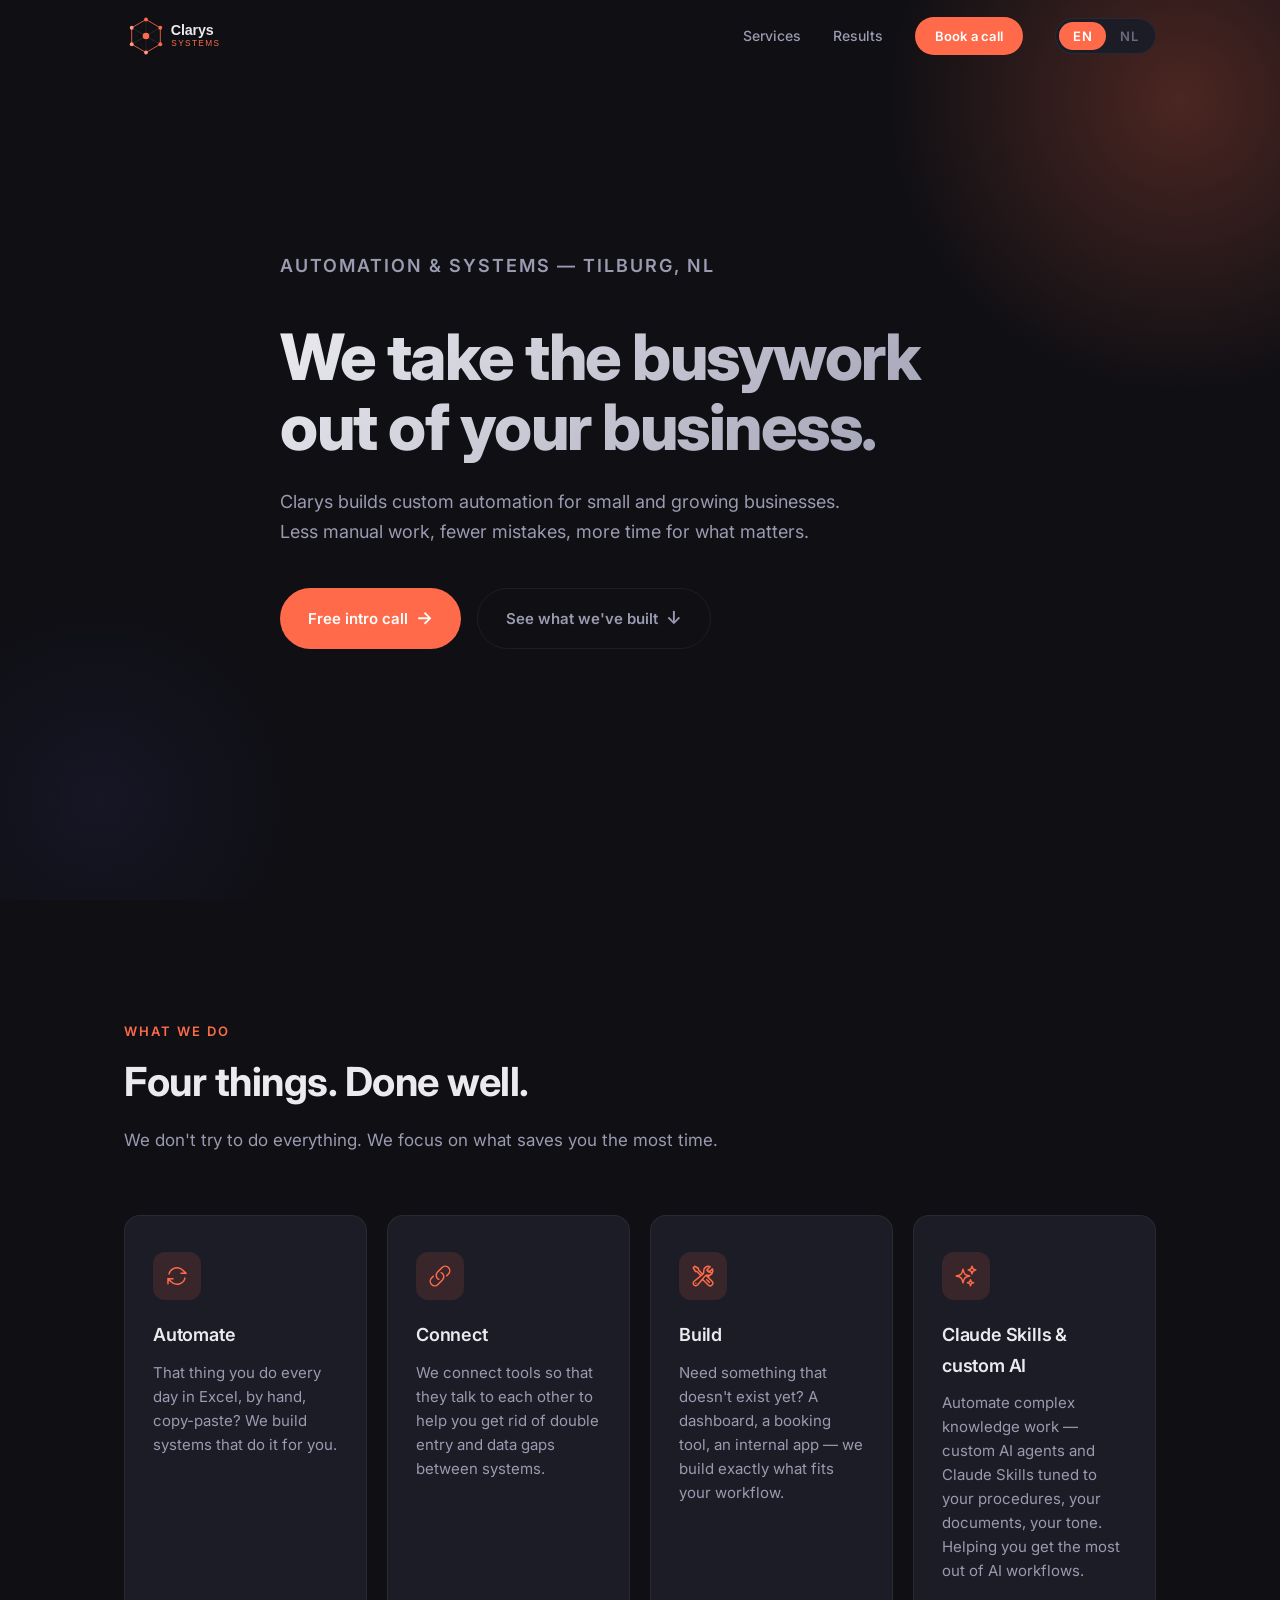
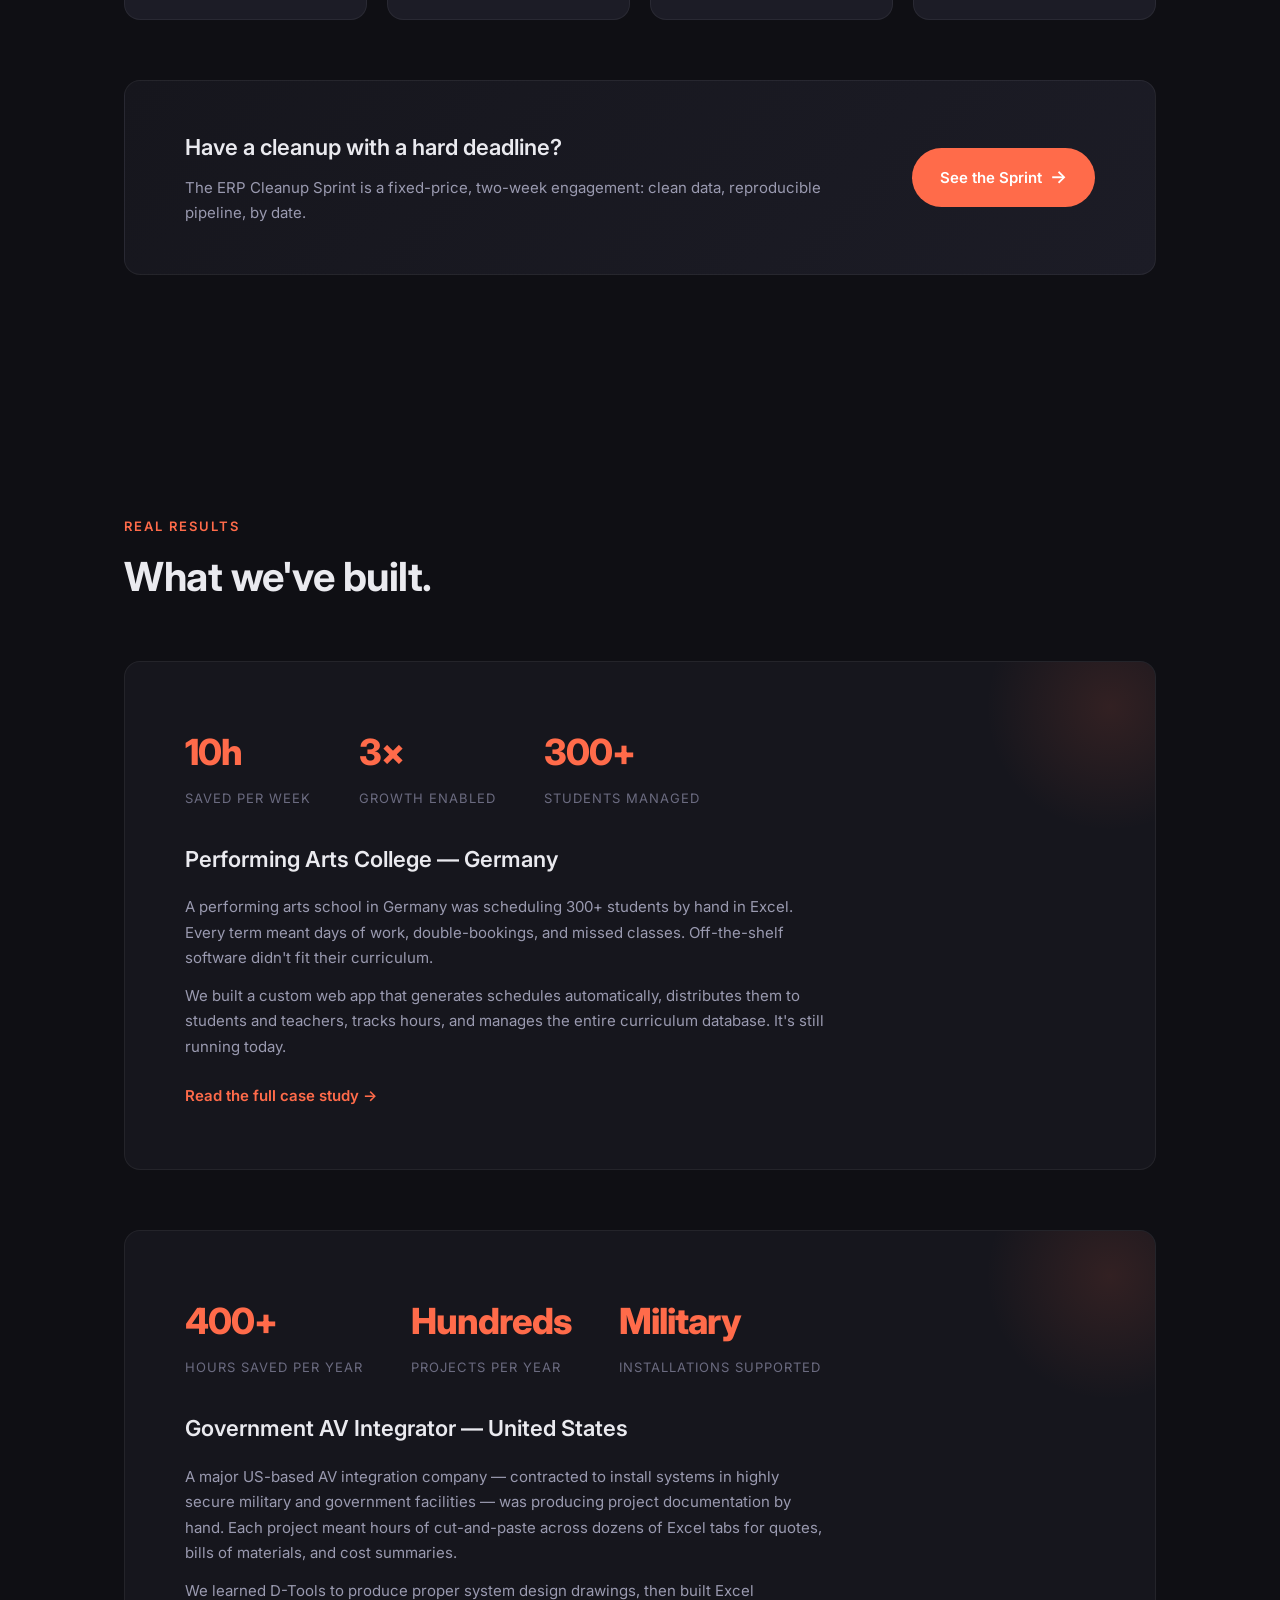
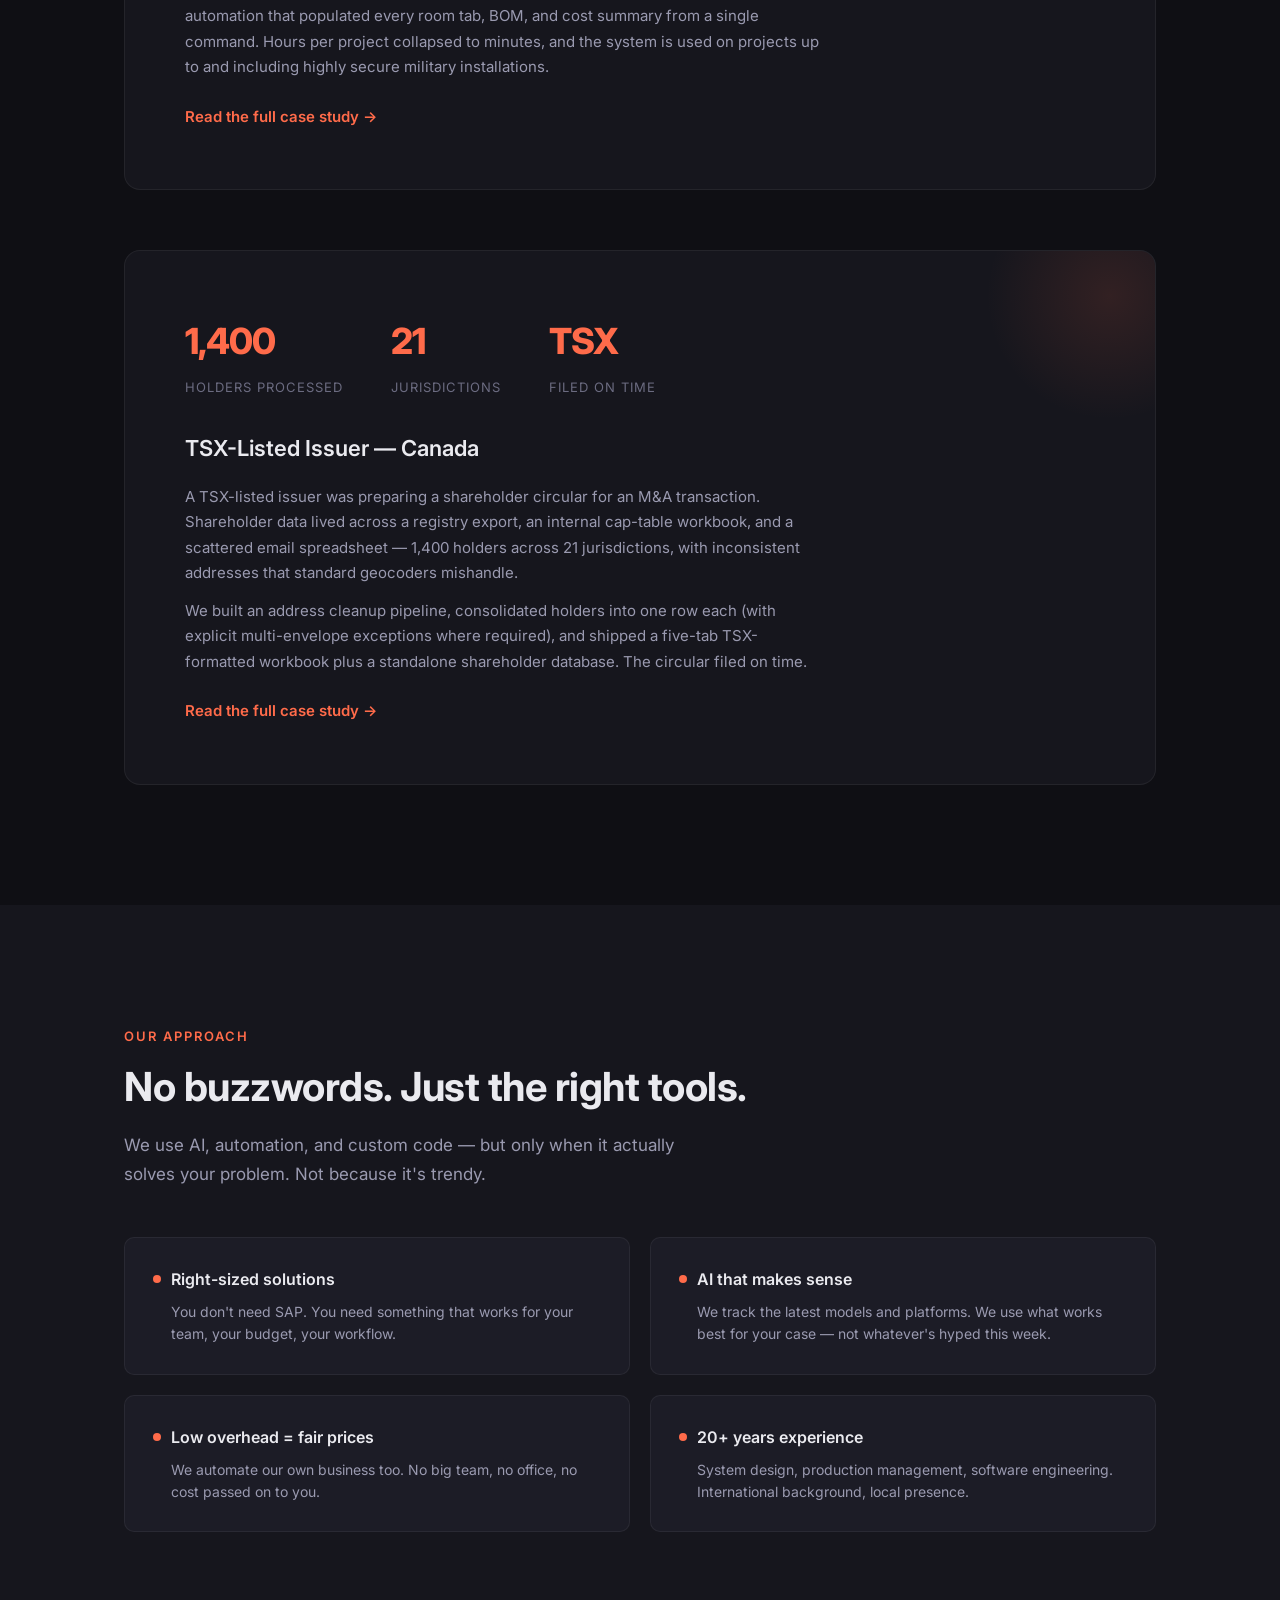
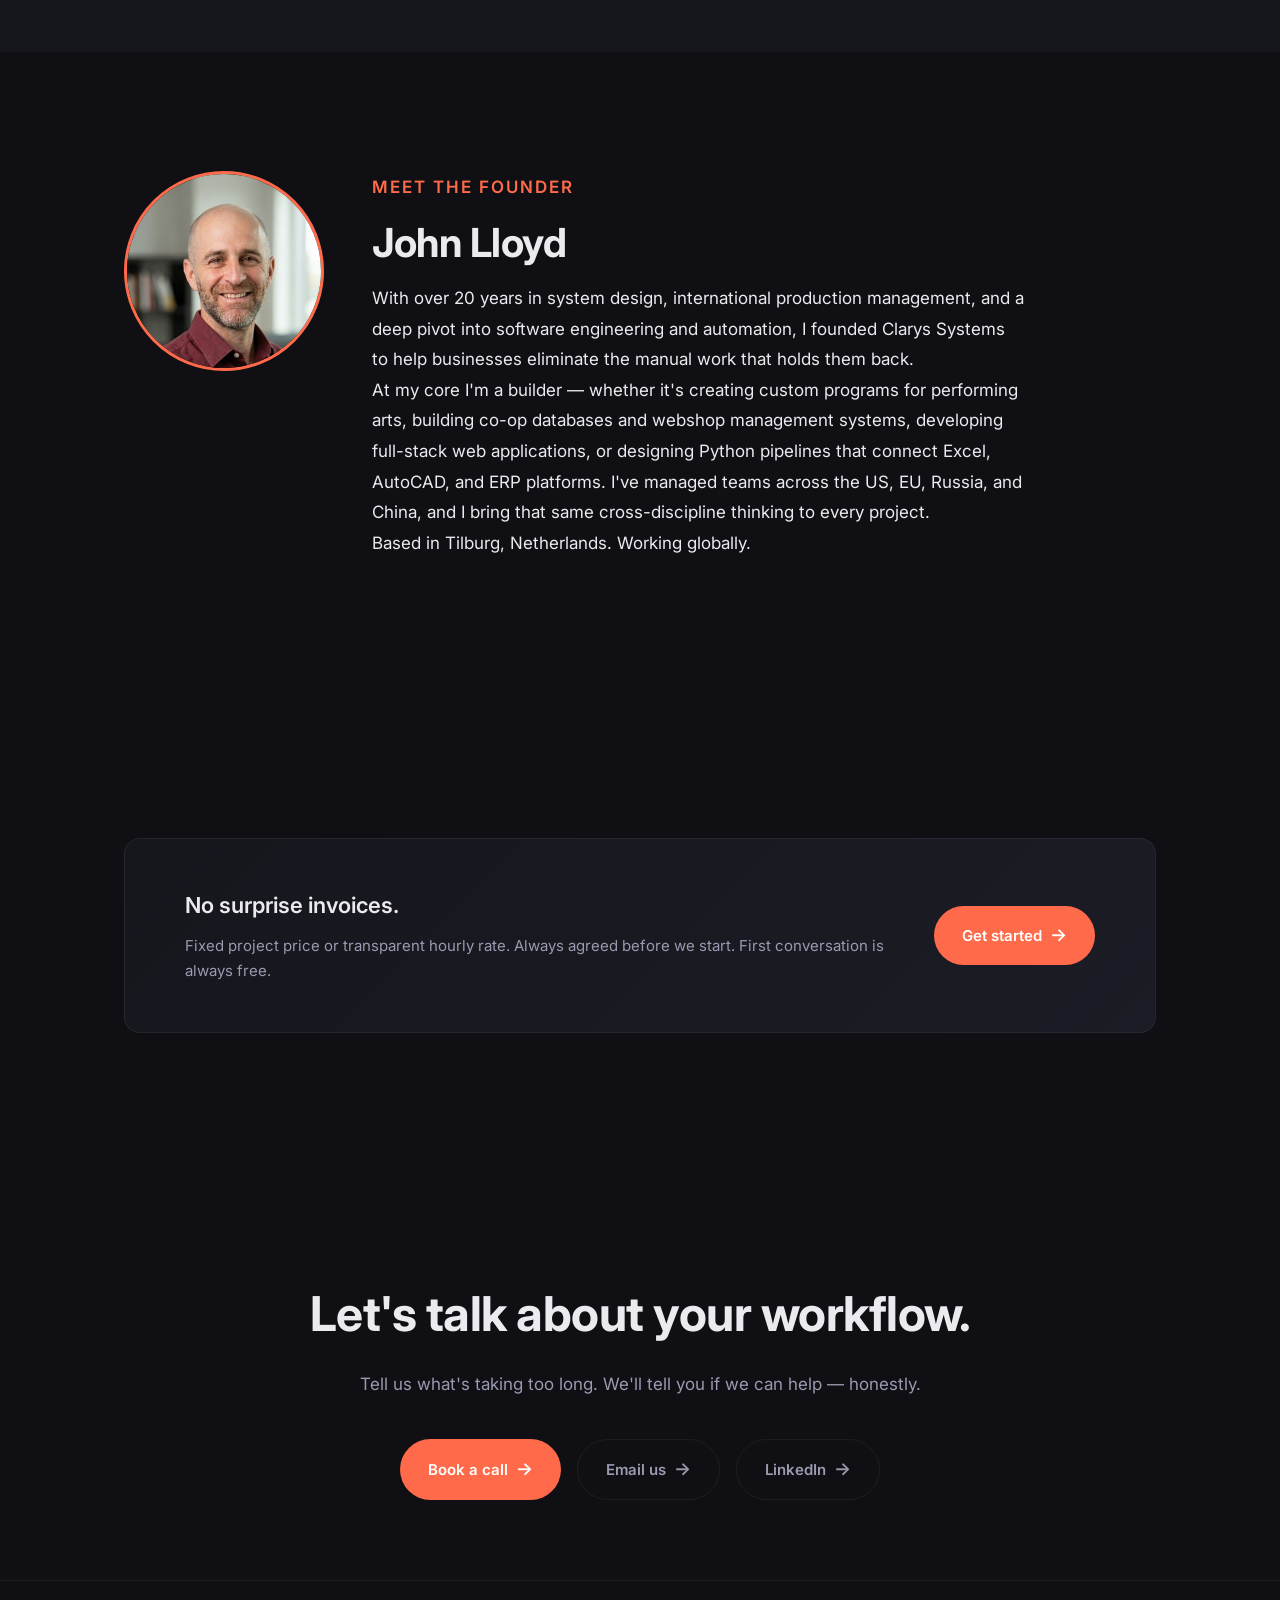
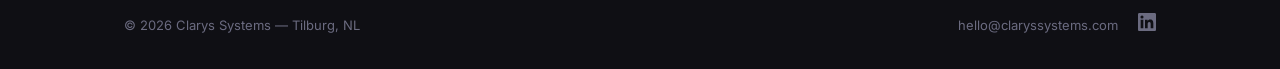
==== commit 425de382: "fix: complete Build card icon SVG (restore screwdriver shaft+head and wrench jaw)" ====
--- a/nl/index.html
+++ b/nl/index.html
@@ -130,7 +130,7 @@
         </div>
         <div class="card fade-up">
           <div class="card-icon">
-            <svg xmlns="http://www.w3.org/2000/svg" fill="none" viewBox="0 0 24 24" stroke-width="1.5" stroke="currentColor"><path stroke-linecap="round" stroke-linejoin="round" d="M11.42 15.17 17.25 21A2.652 2.652 0 0 0 21 17.25l-5.877-5.877M11.42 15.17l2.496-3.03c.317-.384.74-.626 1.208-.766M11.42 15.17l-4.655 5.653a2.548 2.548 0 1 1-3.586-3.586l6.837-5.63m5.108-.233c.55-.164 1.163-.188 1.743-.14a4.5 4.5 0 0 0 4.486-6.336l-3.276 3.277a3.004 3.004 0 0 1-2.25-2.25l3.276-3.276a4.5 4.5 0 0 0-6.336 4.486c.091 1.076-.071 2.264-.904 2.95l-.102.085"/></svg>
+            <svg xmlns="http://www.w3.org/2000/svg" fill="none" viewBox="0 0 24 24" stroke-width="1.5" stroke="currentColor"><path stroke-linecap="round" stroke-linejoin="round" d="M11.42 15.17 17.25 21A2.652 2.652 0 0 0 21 17.25l-5.877-5.877M11.42 15.17l2.496-3.03c.317-.384.74-.626 1.208-.766.47-.139.99-.139 1.46 0 .47.14.892.39 1.208.766L21 9.75l-1.97-1.97a2.625 2.625 0 0 0-1.852-.769h-.35M11.42 15.17l-4.655 5.653a2.548 2.548 0 1 1-3.586-3.586l6.837-5.63m5.108-.233c.55-.164 1.163-.188 1.743-.14a4.5 4.5 0 0 0 4.486-6.336l-3.276 3.277a3.004 3.004 0 0 1-2.25-2.25l3.276-3.276a4.5 4.5 0 0 0-6.336 4.486c.091 1.076-.071 2.264-.904 2.95l-.102.085m-1.745 1.437L5.909 7.5H4.5L2.25 3.75l1.5-1.5L7.5 4.5v1.409l4.26 4.26m-1.745 1.437 1.745-1.437m6.615 8.206L15.75 15.75M4.867 19.125h.008v.008h-.008v-.008Z"/></svg>
           </div>
           <h3>
             <span data-lang-en>Build</span>
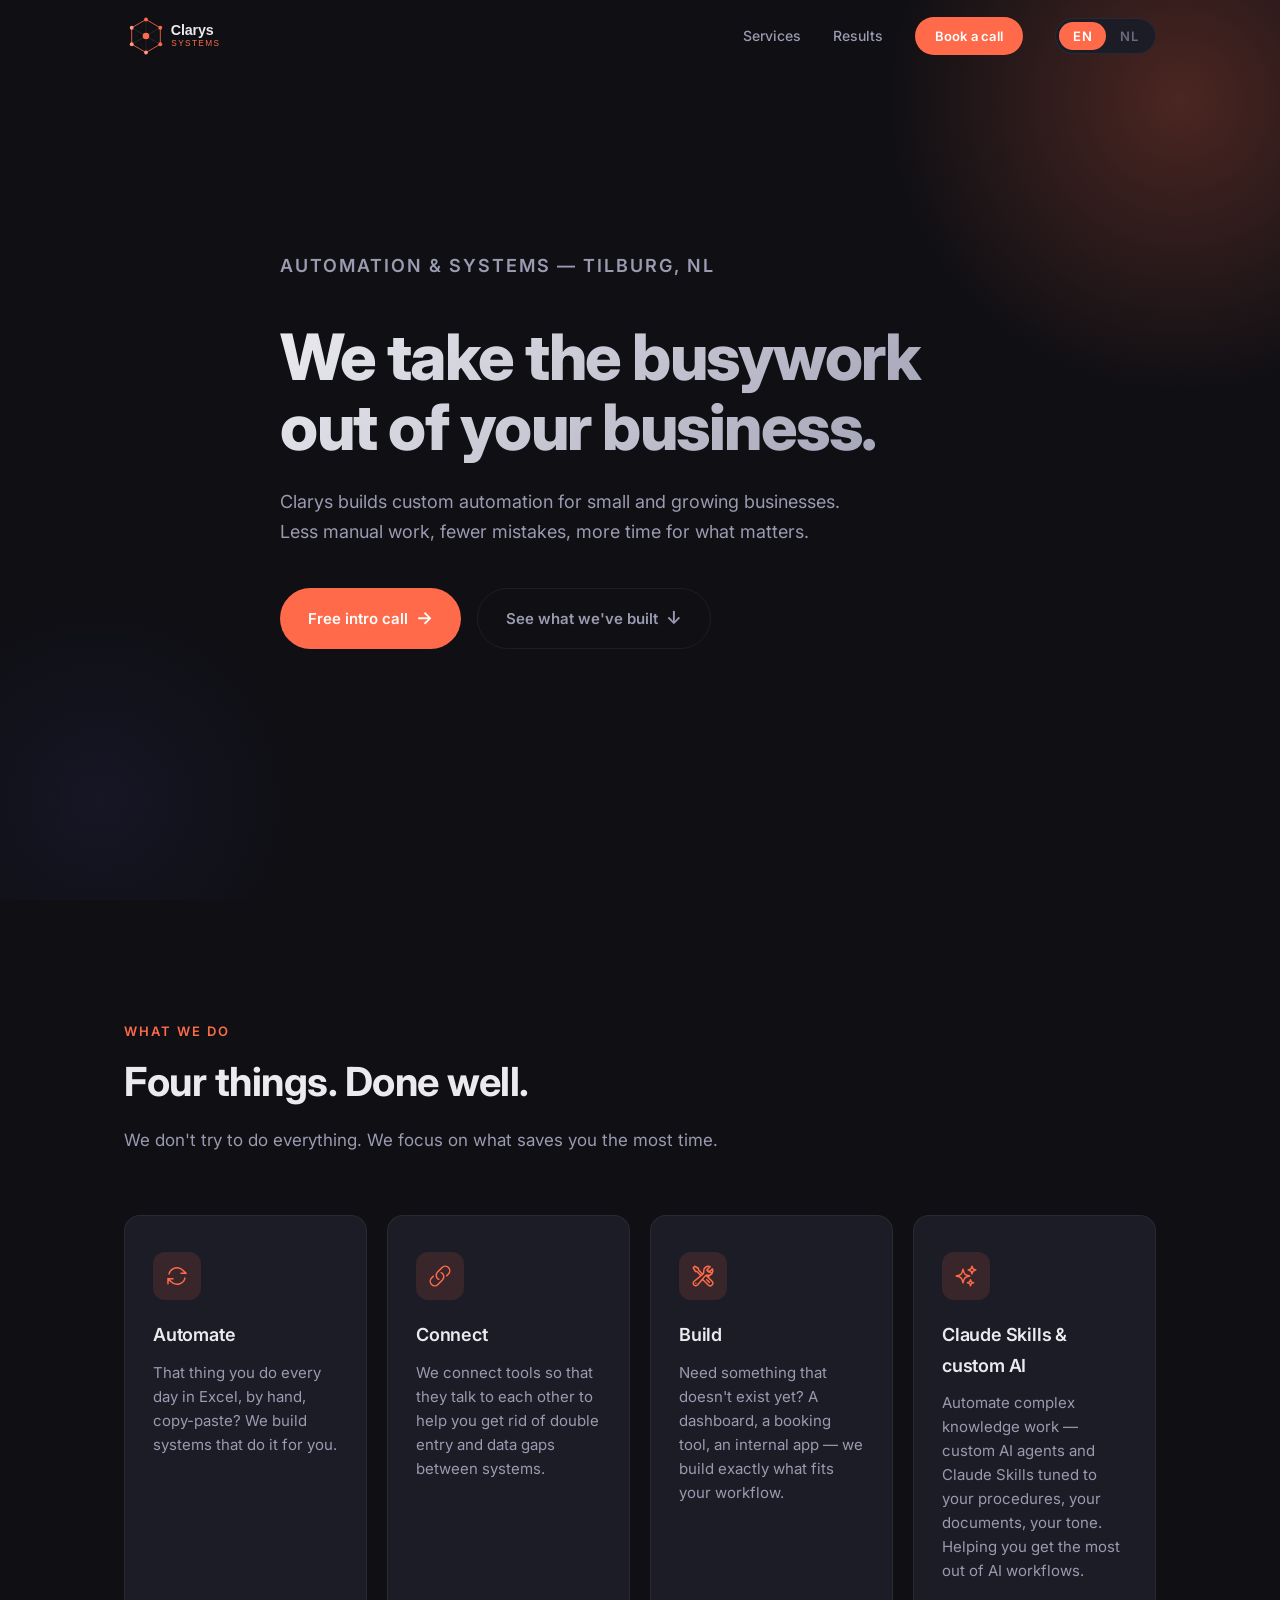
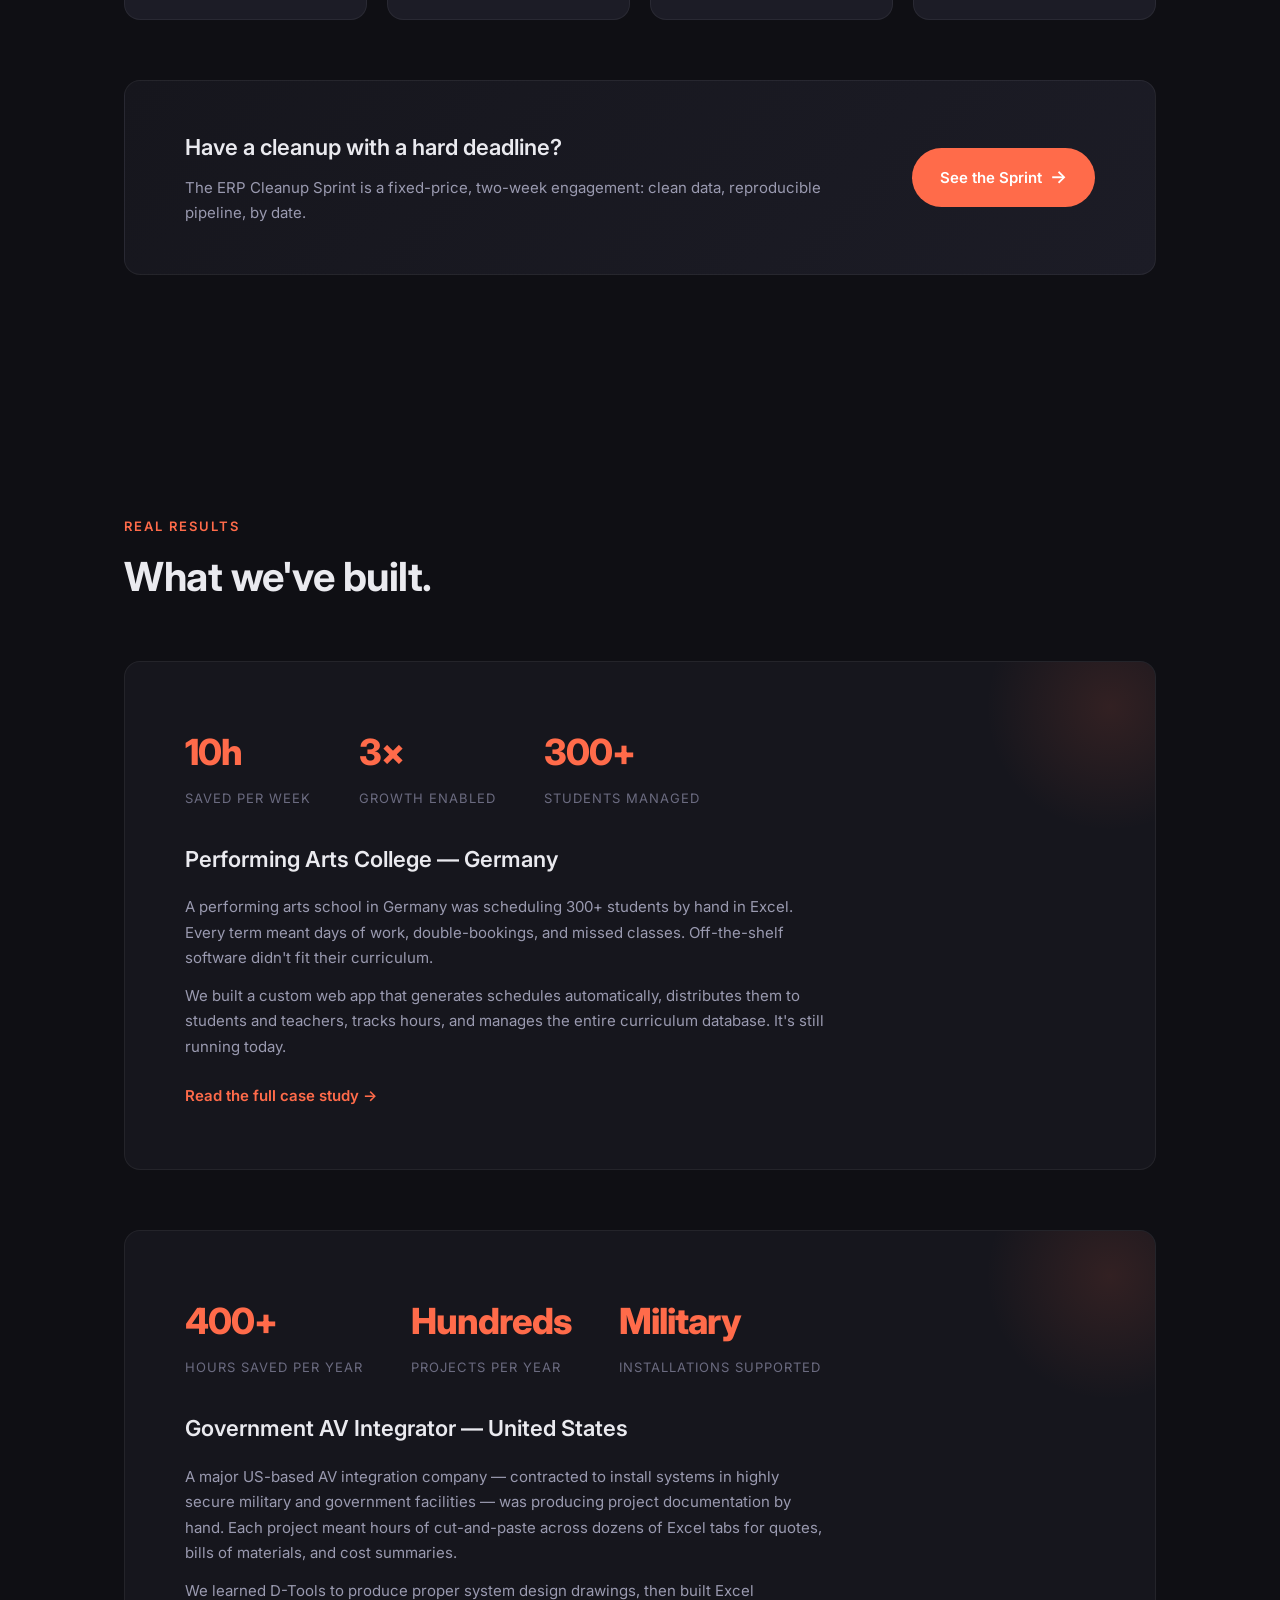
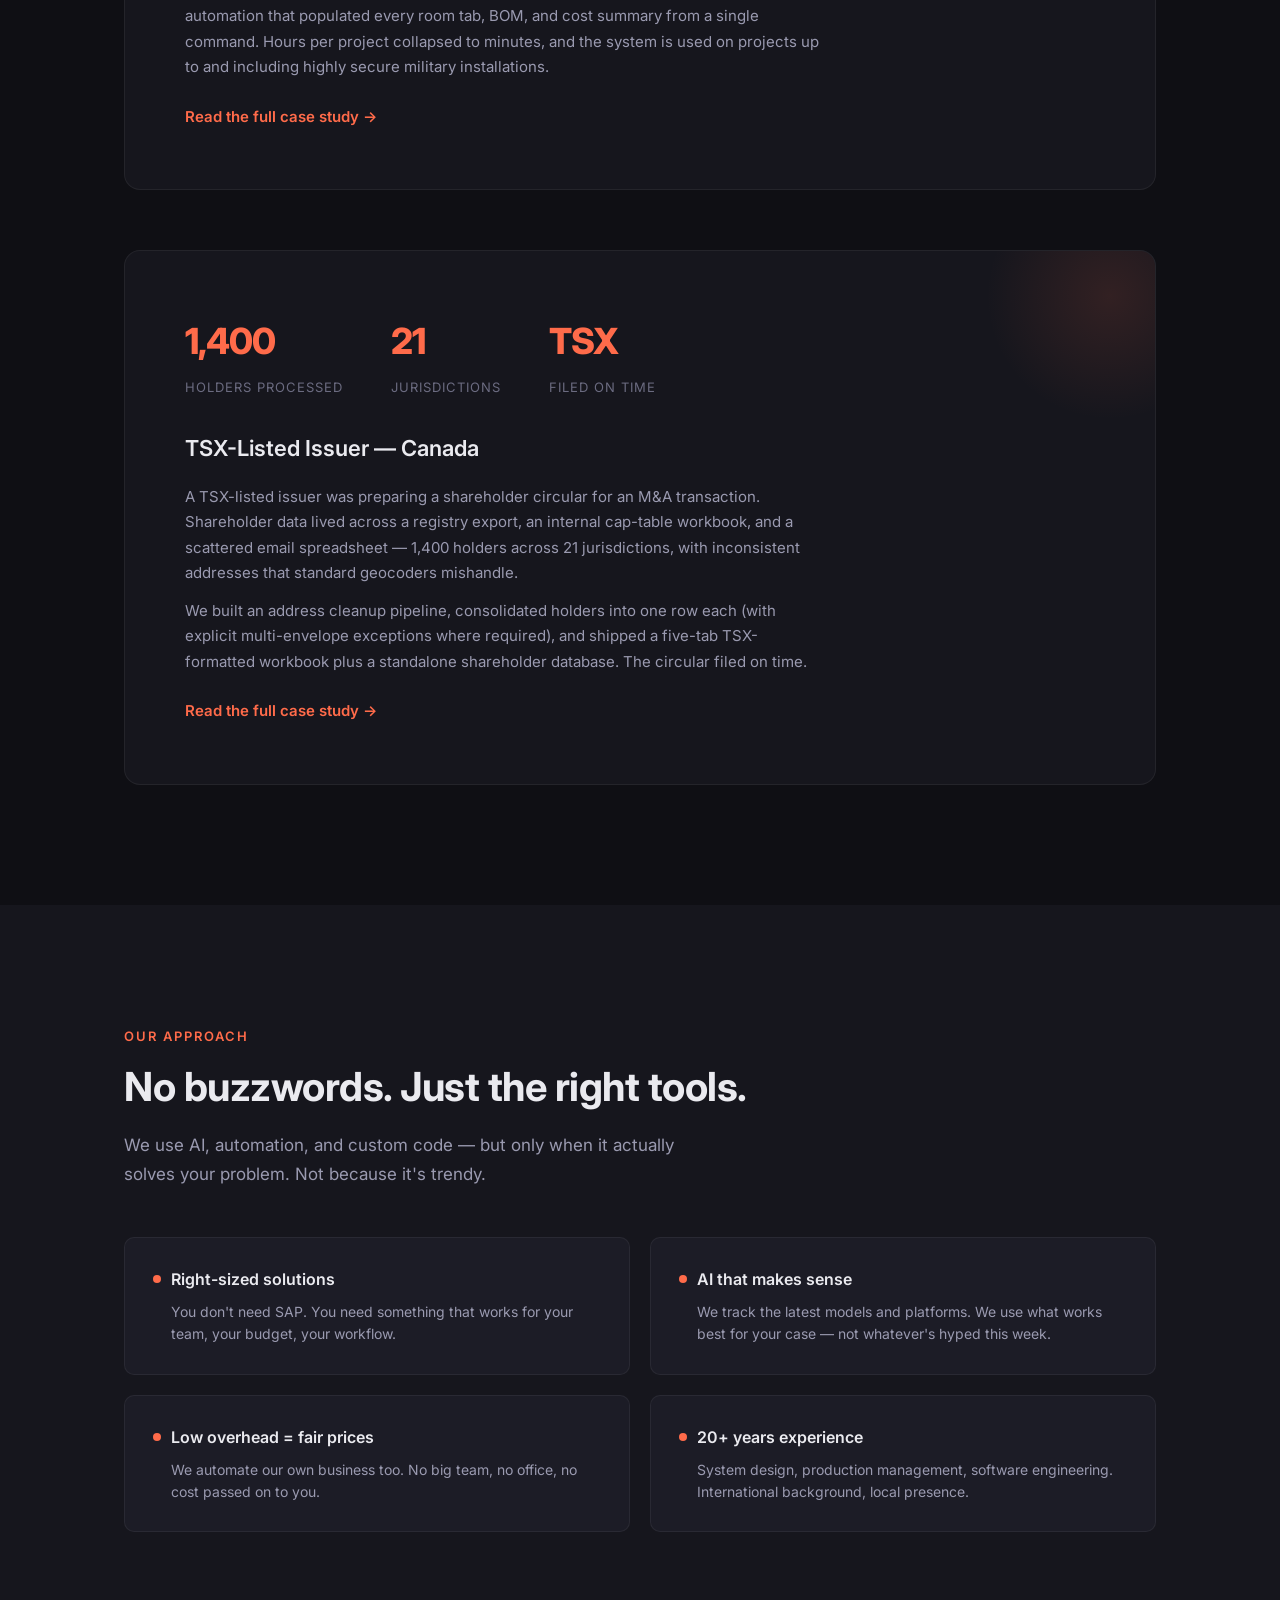
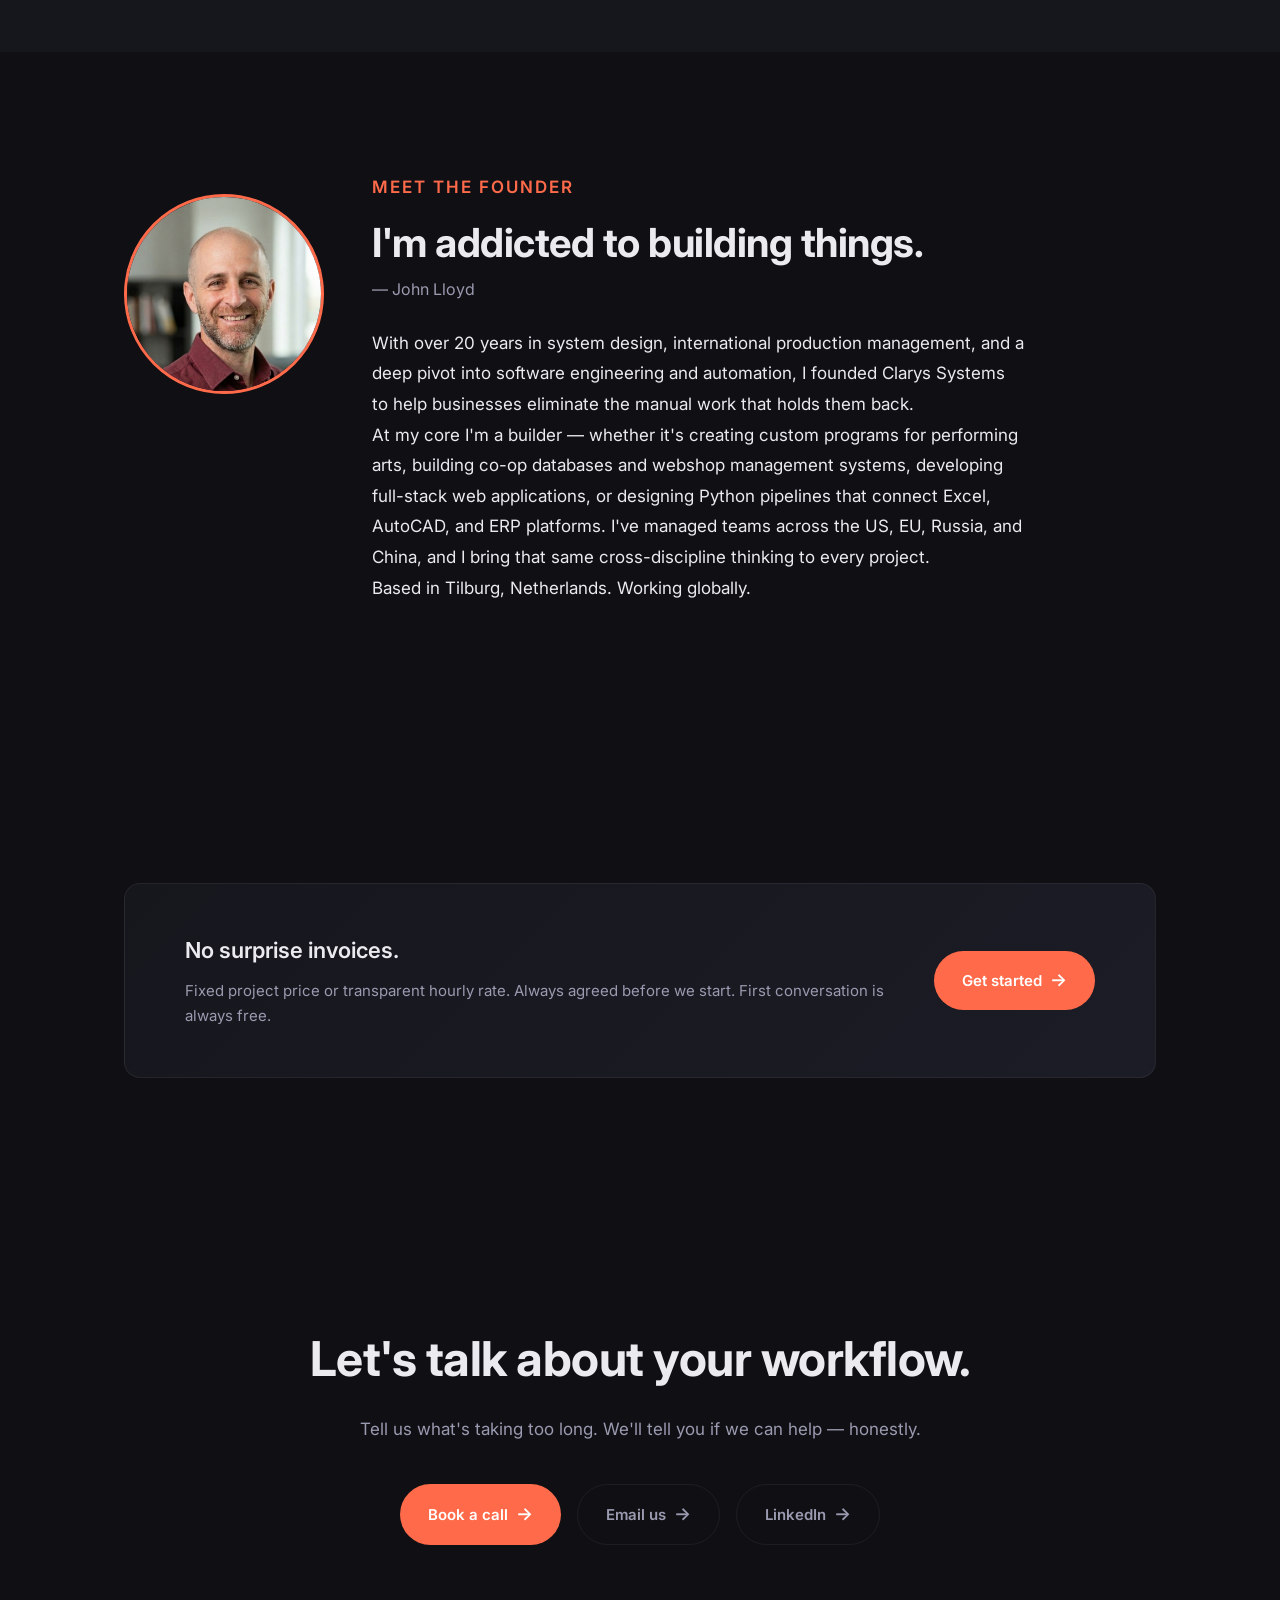
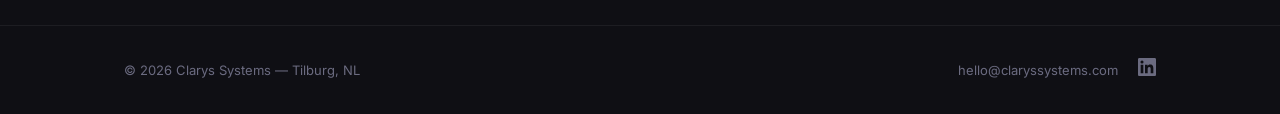
==== commit c970c083: "content: lead Founder section with 'I'm addicted to building things.' keyphrase, name as byline" ====
--- a/nl/index.html
+++ b/nl/index.html
@@ -407,7 +407,11 @@
             <span data-lang-en>Meet the founder</span>
             <span data-lang-nl>Ontmoet de oprichter</span>
           </p>
-          <h2>John Lloyd</h2>
+          <h2>
+            <span data-lang-en>I'm addicted to building things.</span>
+            <span data-lang-nl>Ik ben verslaafd aan dingen bouwen.</span>
+          </h2>
+          <p style="color: var(--text-secondary); font-size: 1rem; margin-top: -0.5rem; margin-bottom: 1.5rem;">&mdash; John Lloyd</p>
           <p>
             <span data-lang-en>With over 20 years in system design, international production management, and a deep pivot into software engineering and automation, I founded Clarys Systems to help businesses eliminate the manual work that holds them back.</span>
             <span data-lang-nl>Met ruim 20 jaar ervaring in systeemontwerp, internationaal productiemanagement en een grondige overstap naar software engineering en automatisering richtte ik Clarys Systems op om bedrijven te helpen het handwerk weg te nemen dat hen tegenhoudt.</span>
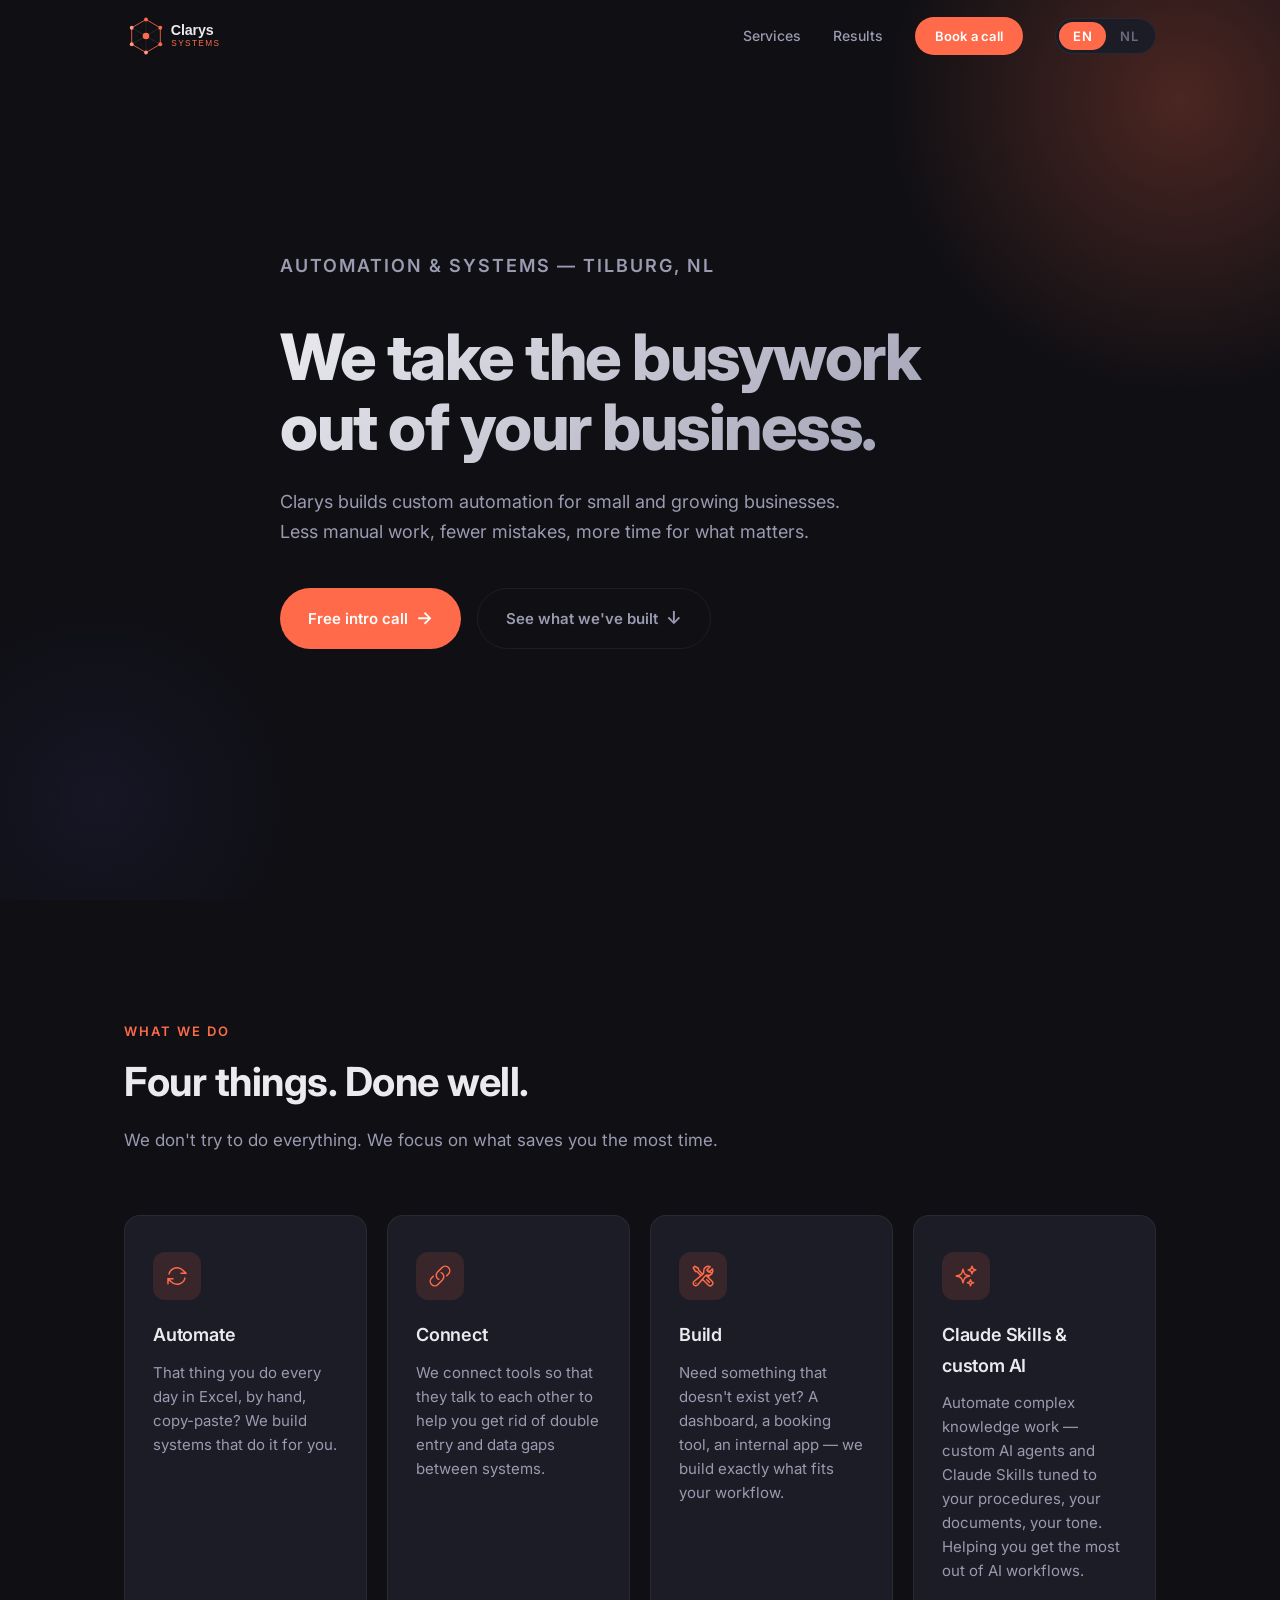
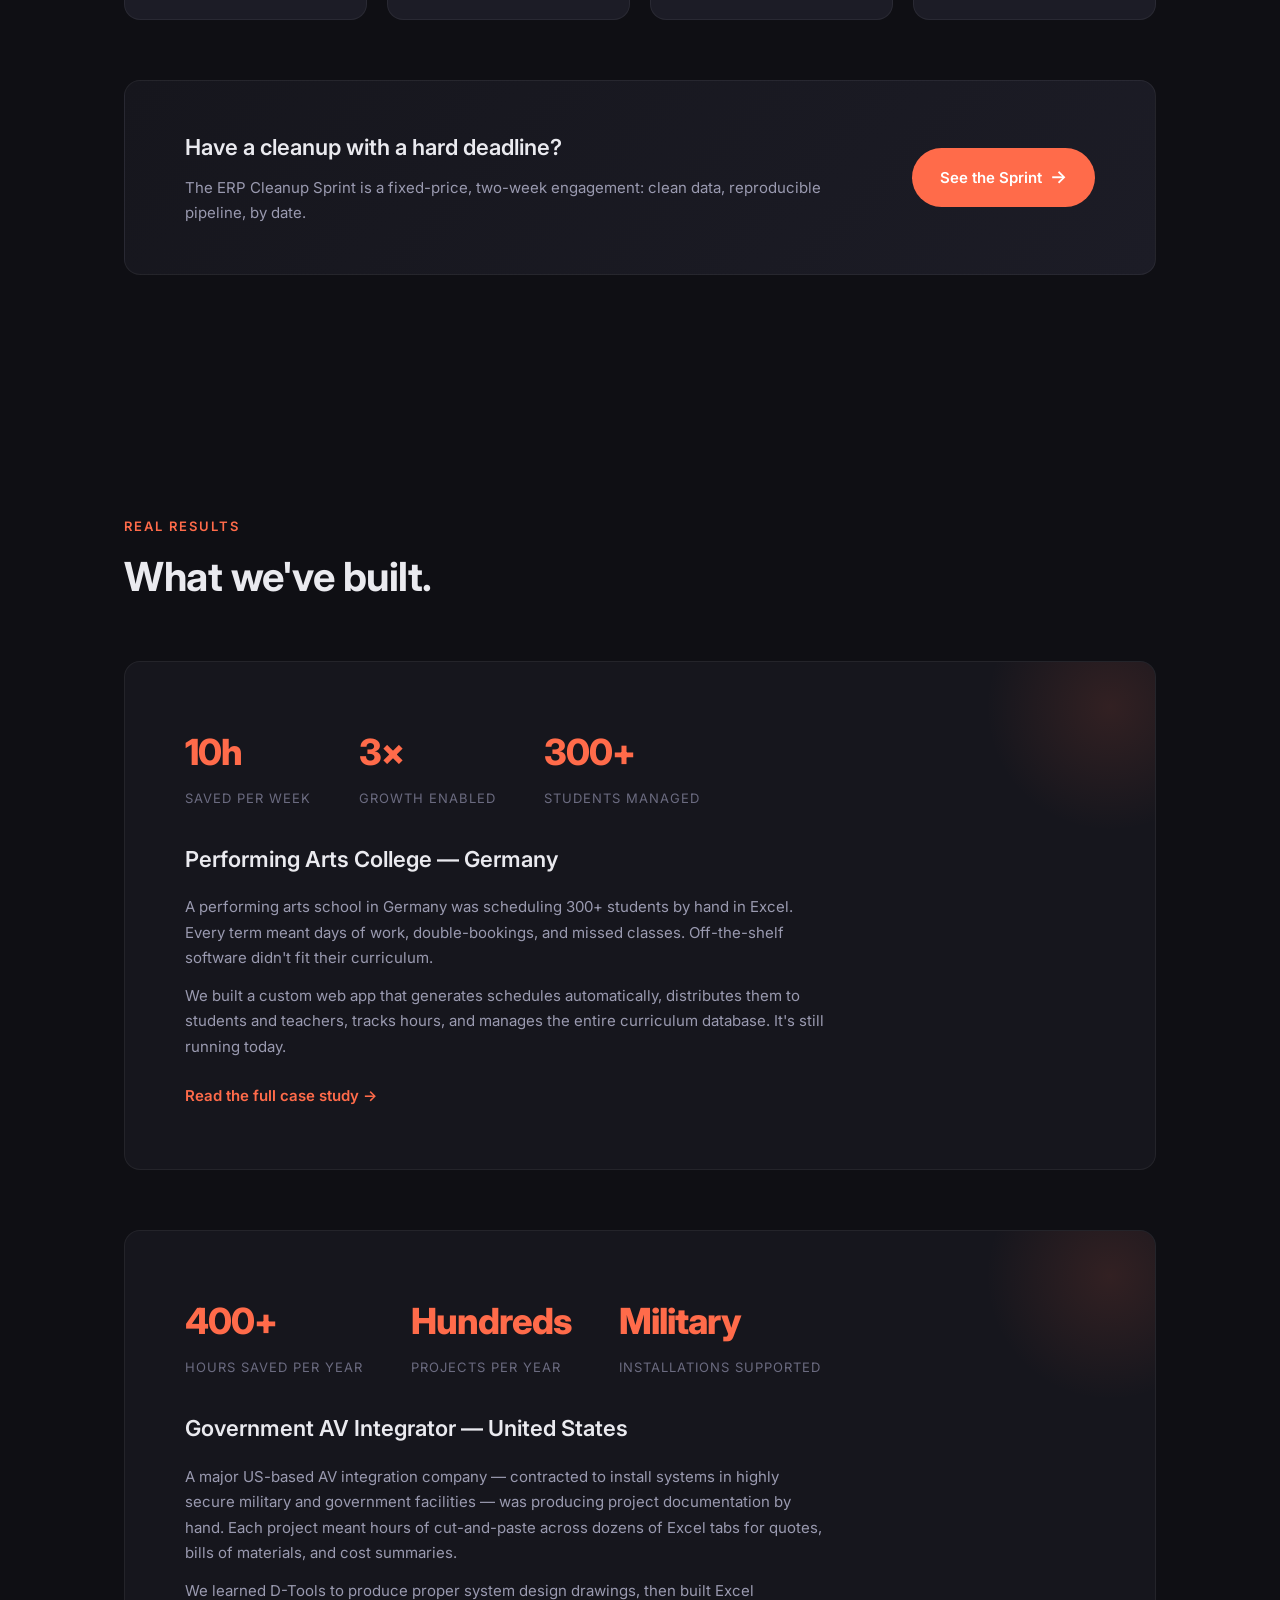
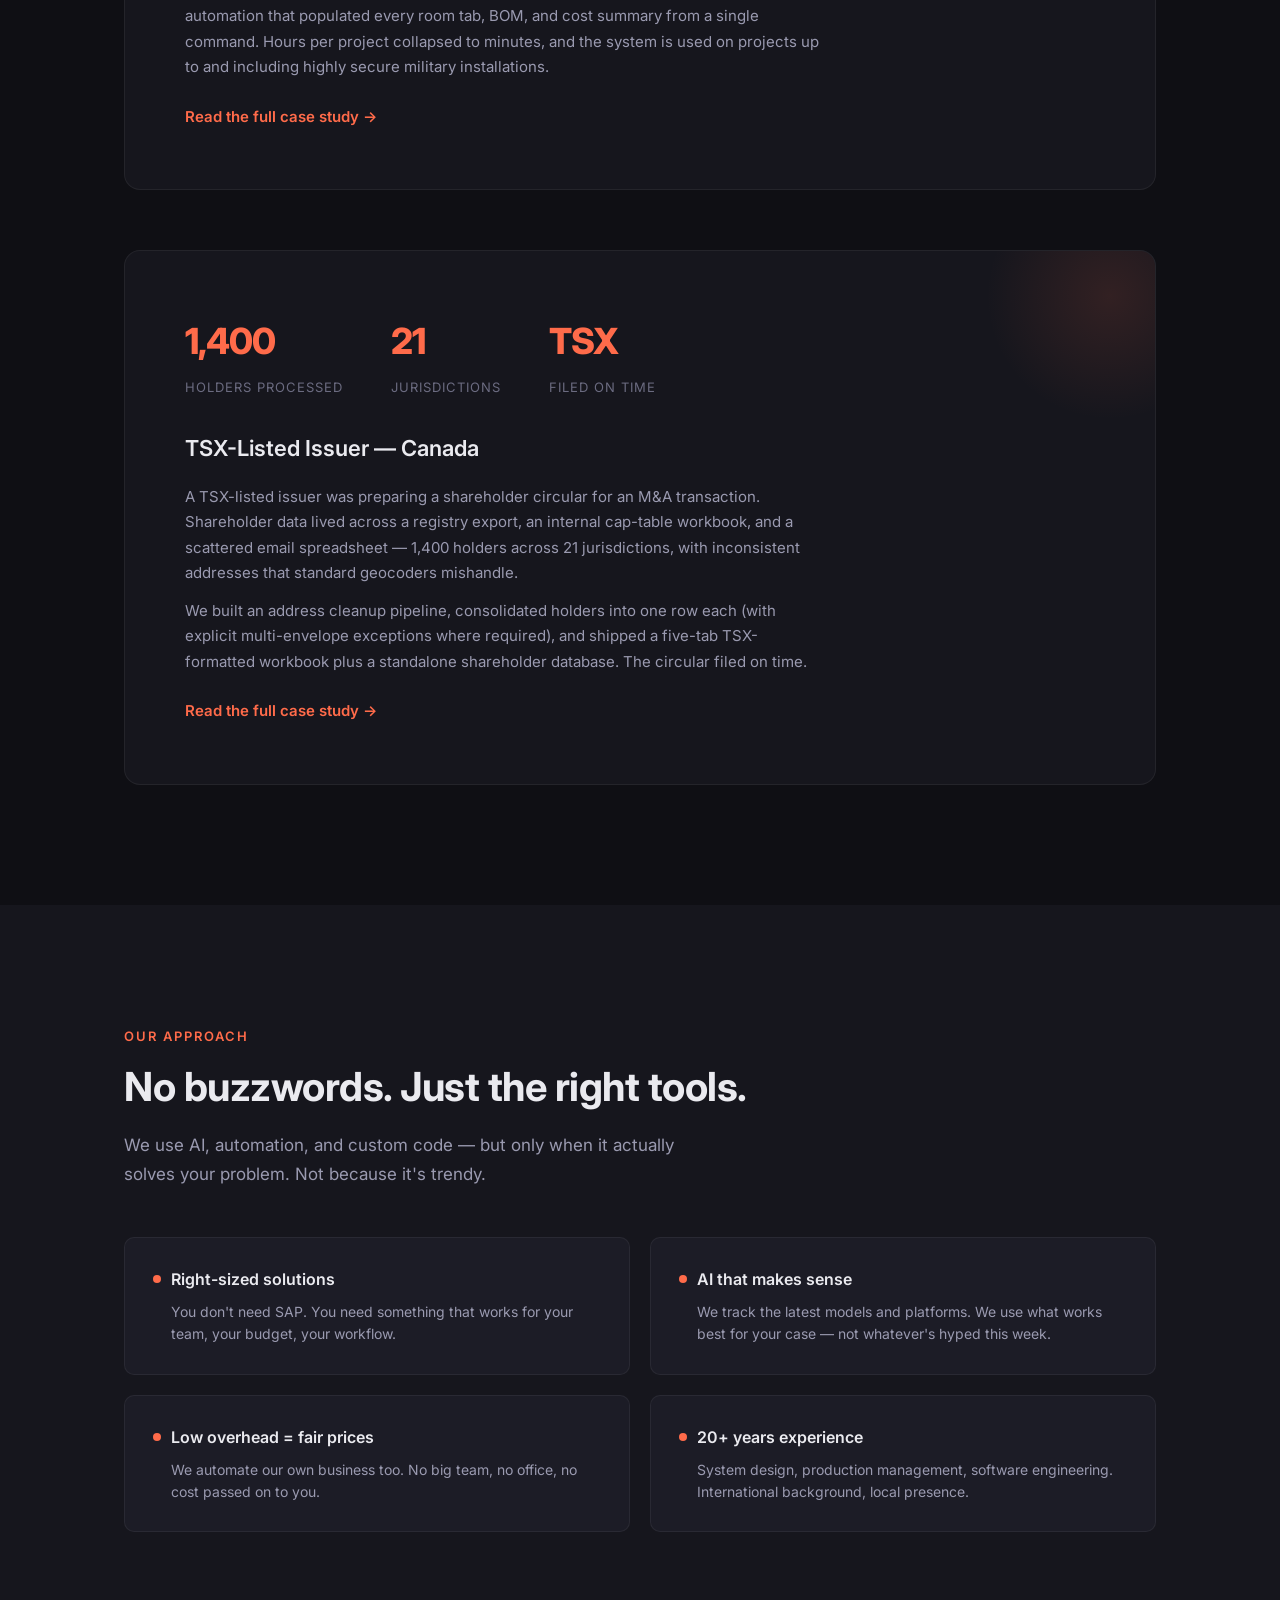
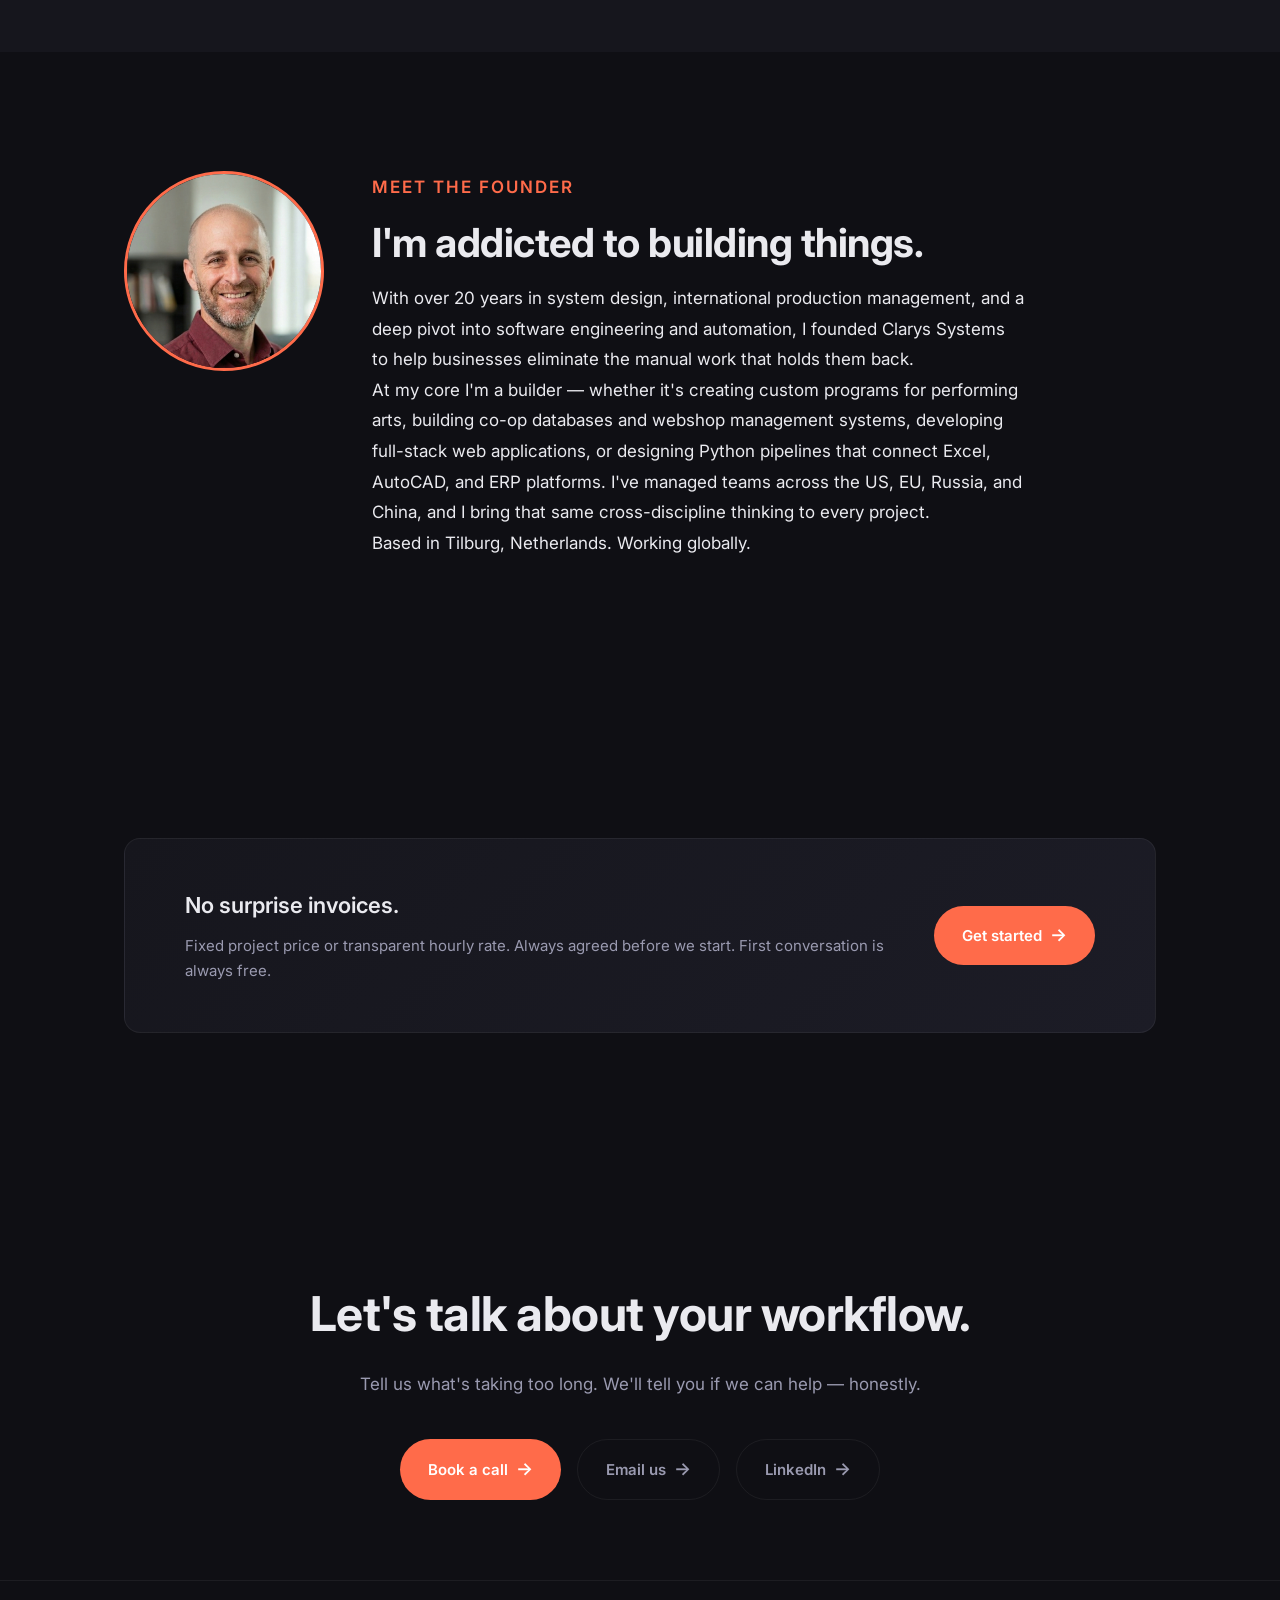
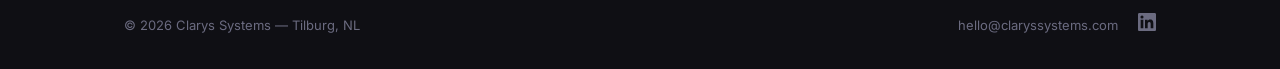
==== commit 061ab624: "content: remove '— John Lloyd' byline from Founder section" ====
--- a/nl/index.html
+++ b/nl/index.html
@@ -411,7 +411,6 @@
             <span data-lang-en>I'm addicted to building things.</span>
             <span data-lang-nl>Ik ben verslaafd aan dingen bouwen.</span>
           </h2>
-          <p style="color: var(--text-secondary); font-size: 1rem; margin-top: -0.5rem; margin-bottom: 1.5rem;">&mdash; John Lloyd</p>
           <p>
             <span data-lang-en>With over 20 years in system design, international production management, and a deep pivot into software engineering and automation, I founded Clarys Systems to help businesses eliminate the manual work that holds them back.</span>
             <span data-lang-nl>Met ruim 20 jaar ervaring in systeemontwerp, internationaal productiemanagement en een grondige overstap naar software engineering en automatisering richtte ik Clarys Systems op om bedrijven te helpen het handwerk weg te nemen dat hen tegenhoudt.</span>
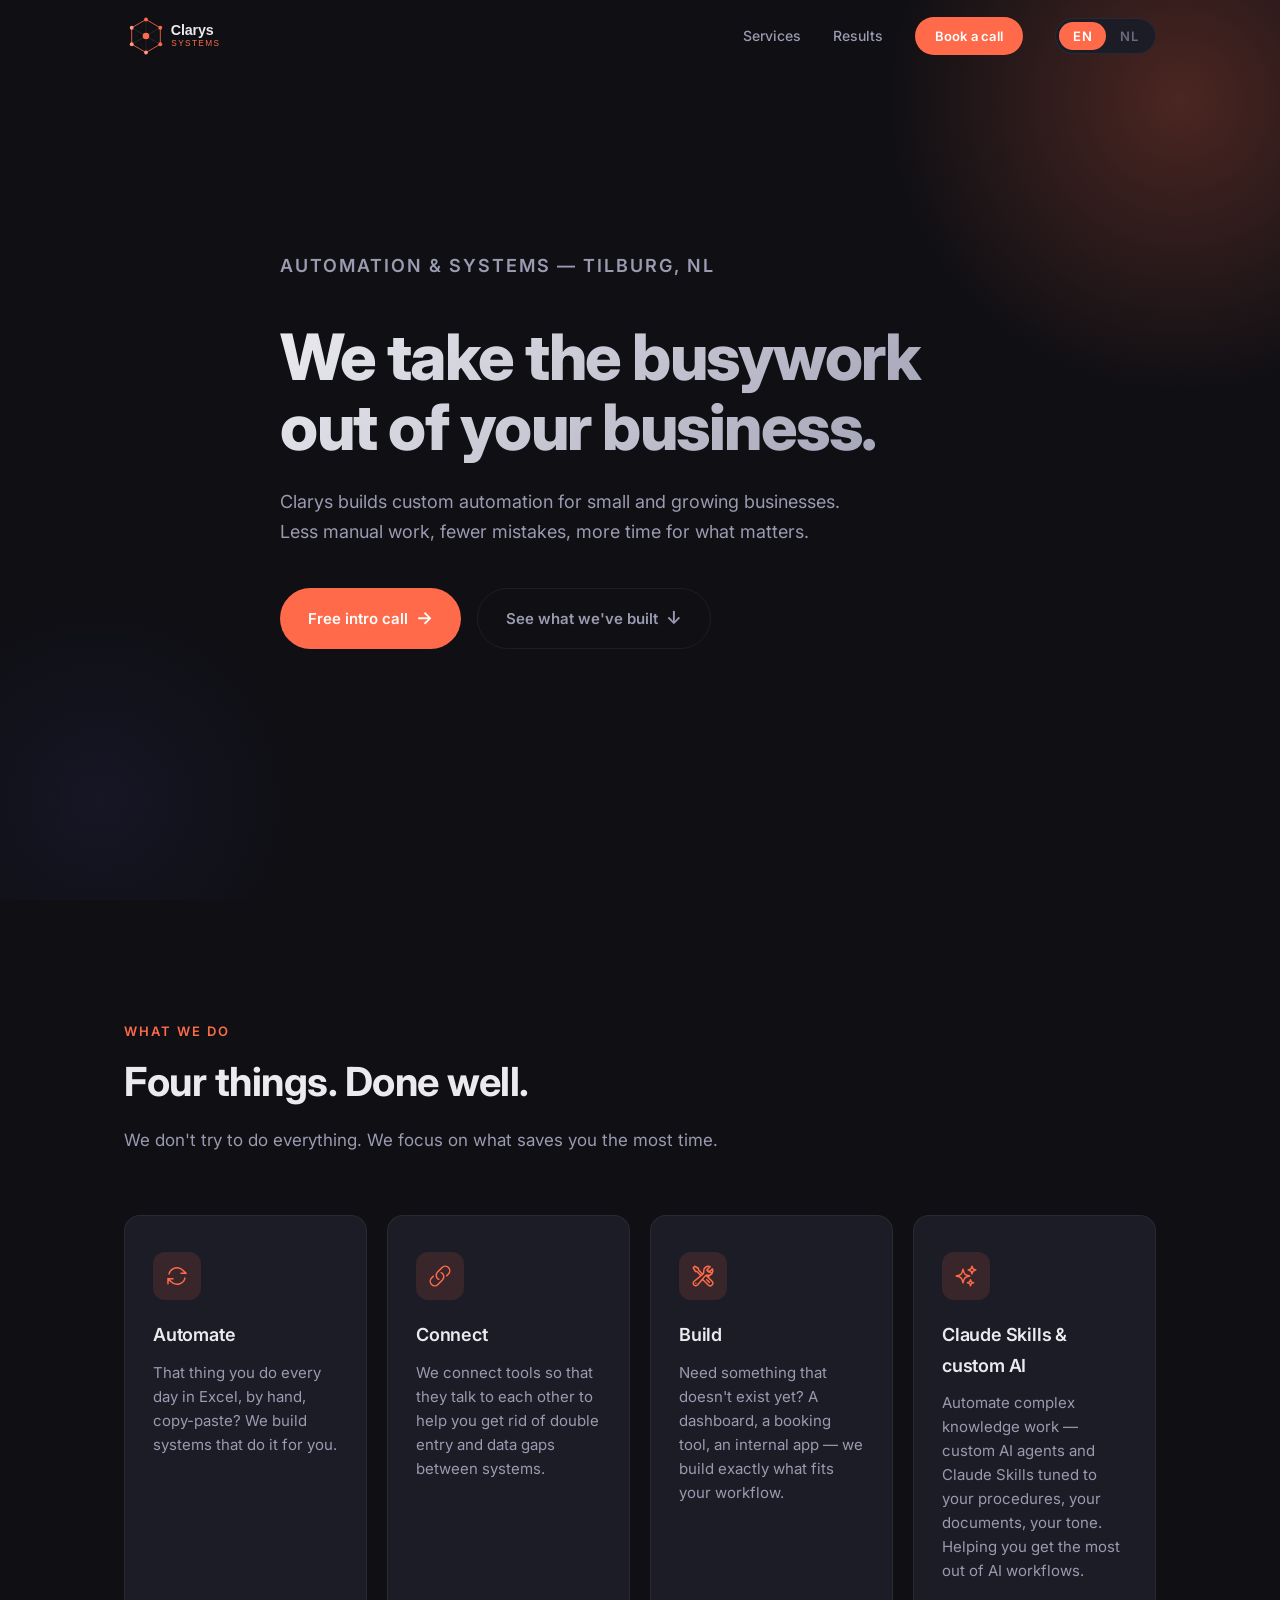
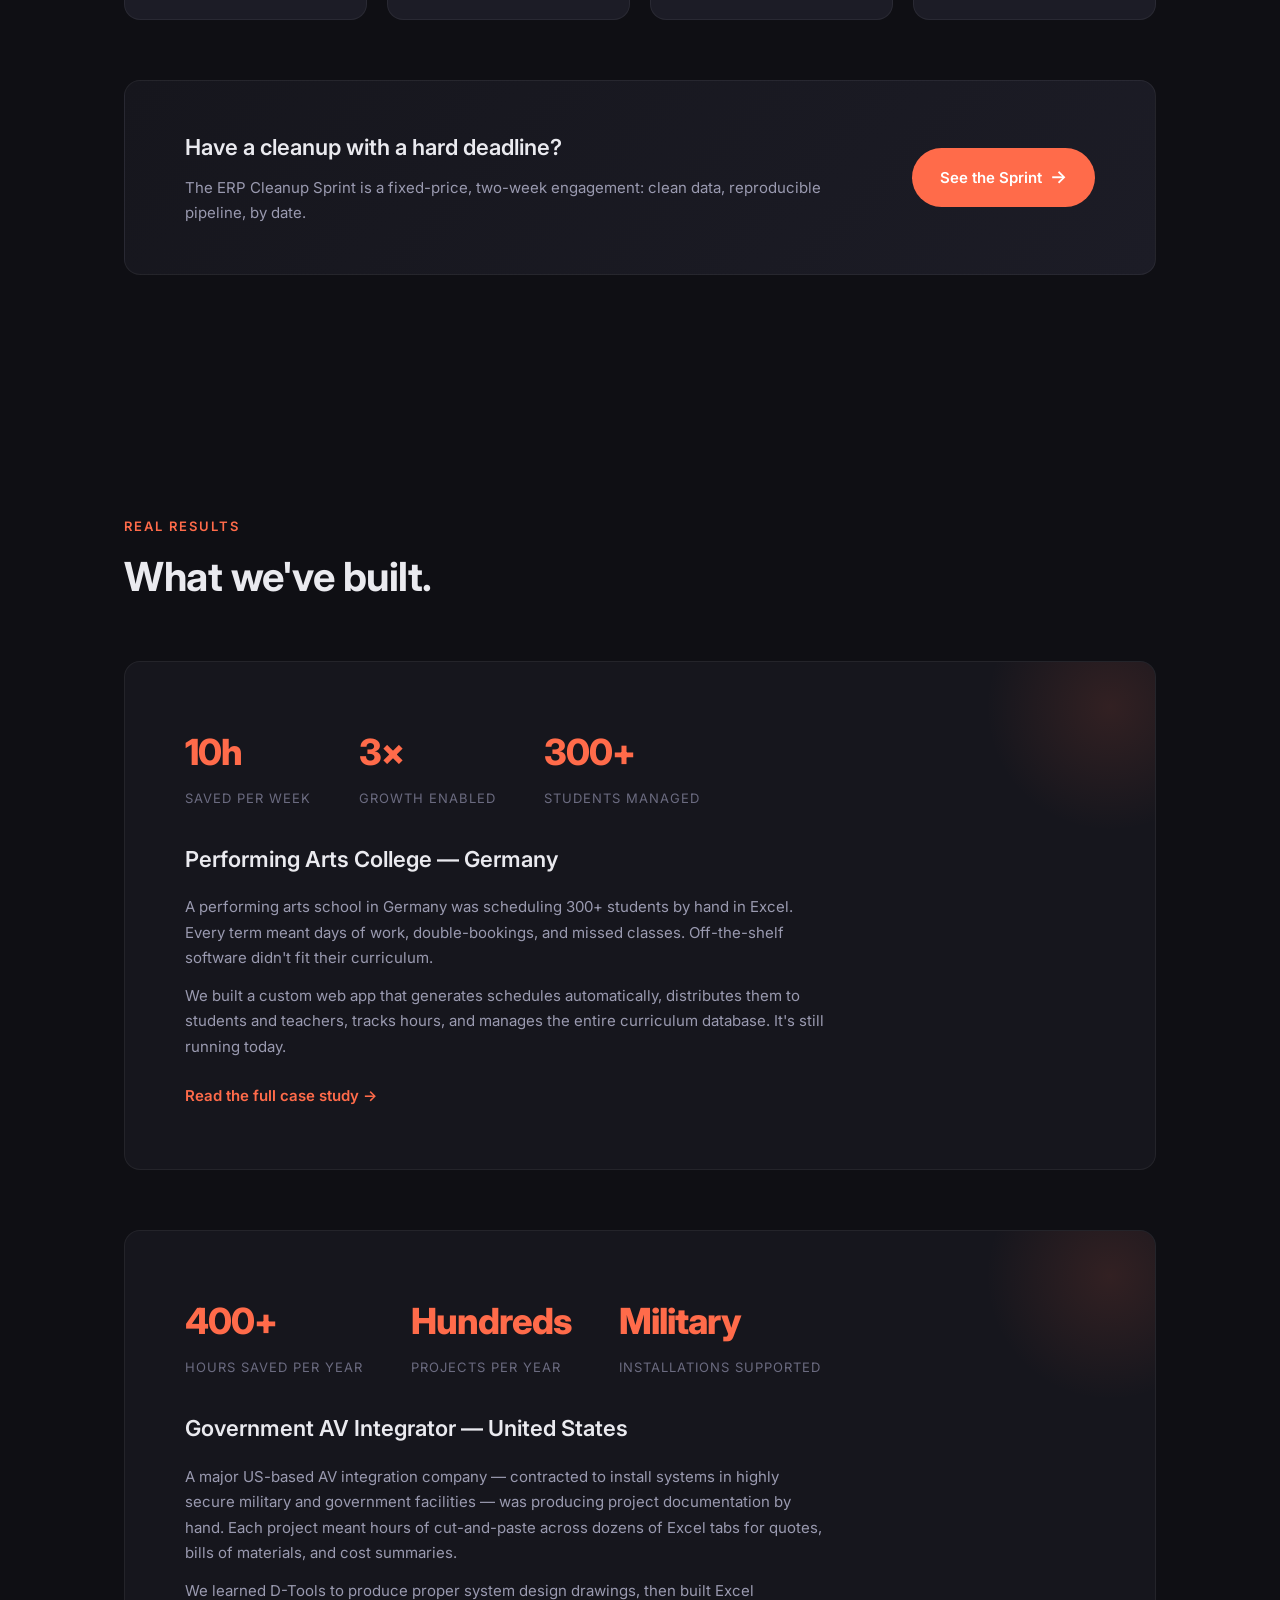
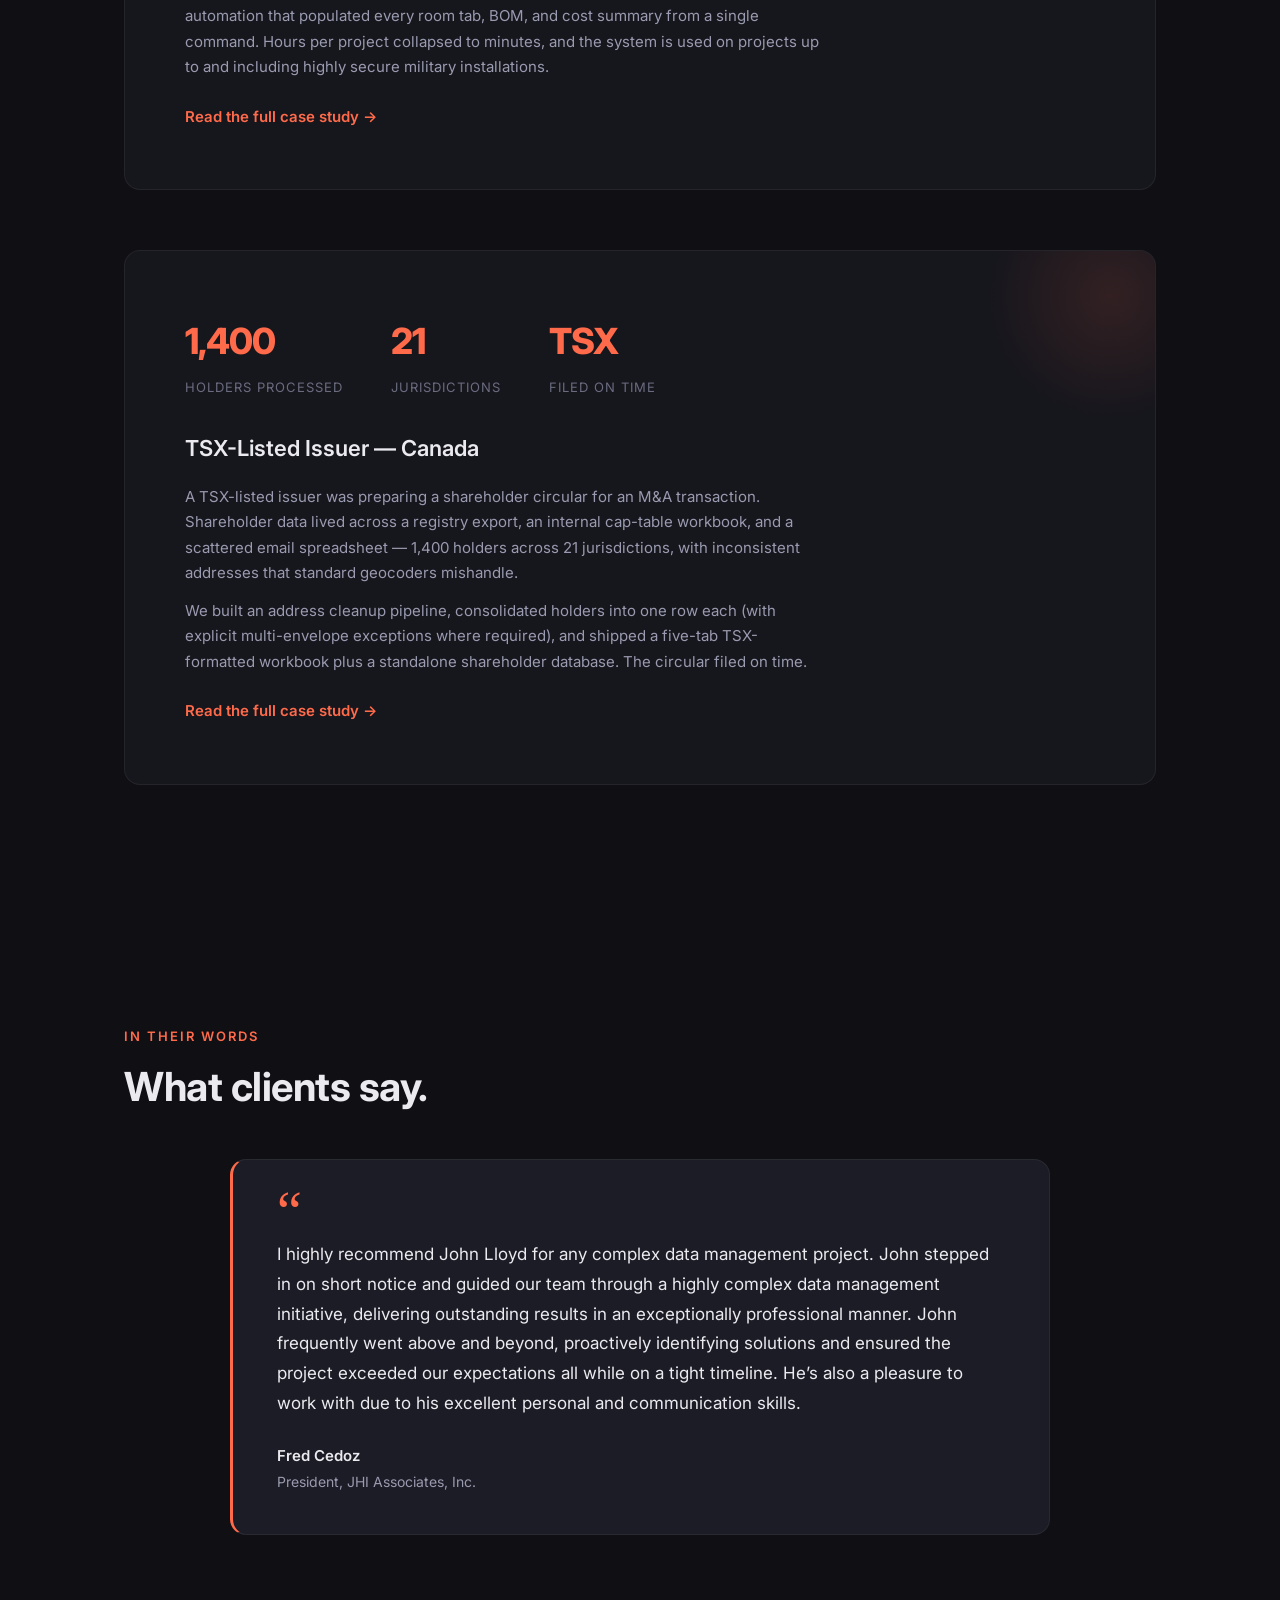
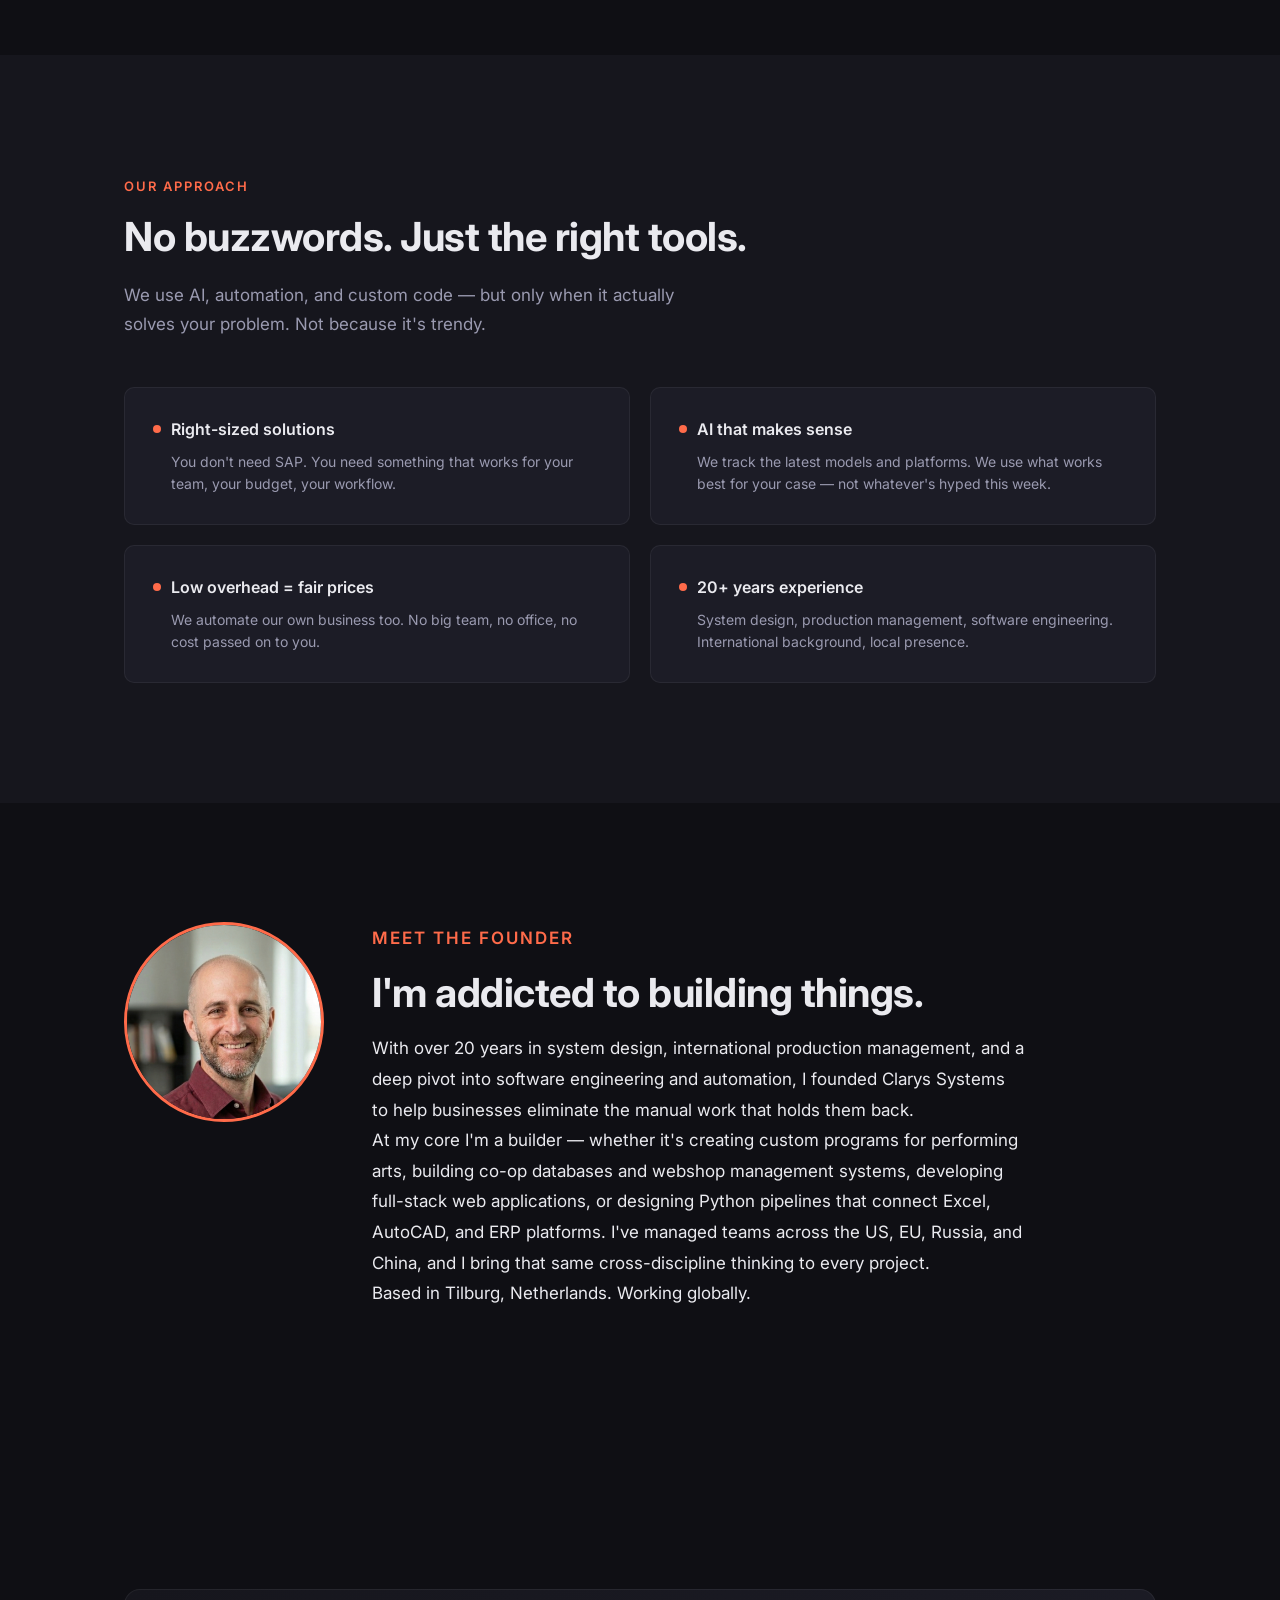
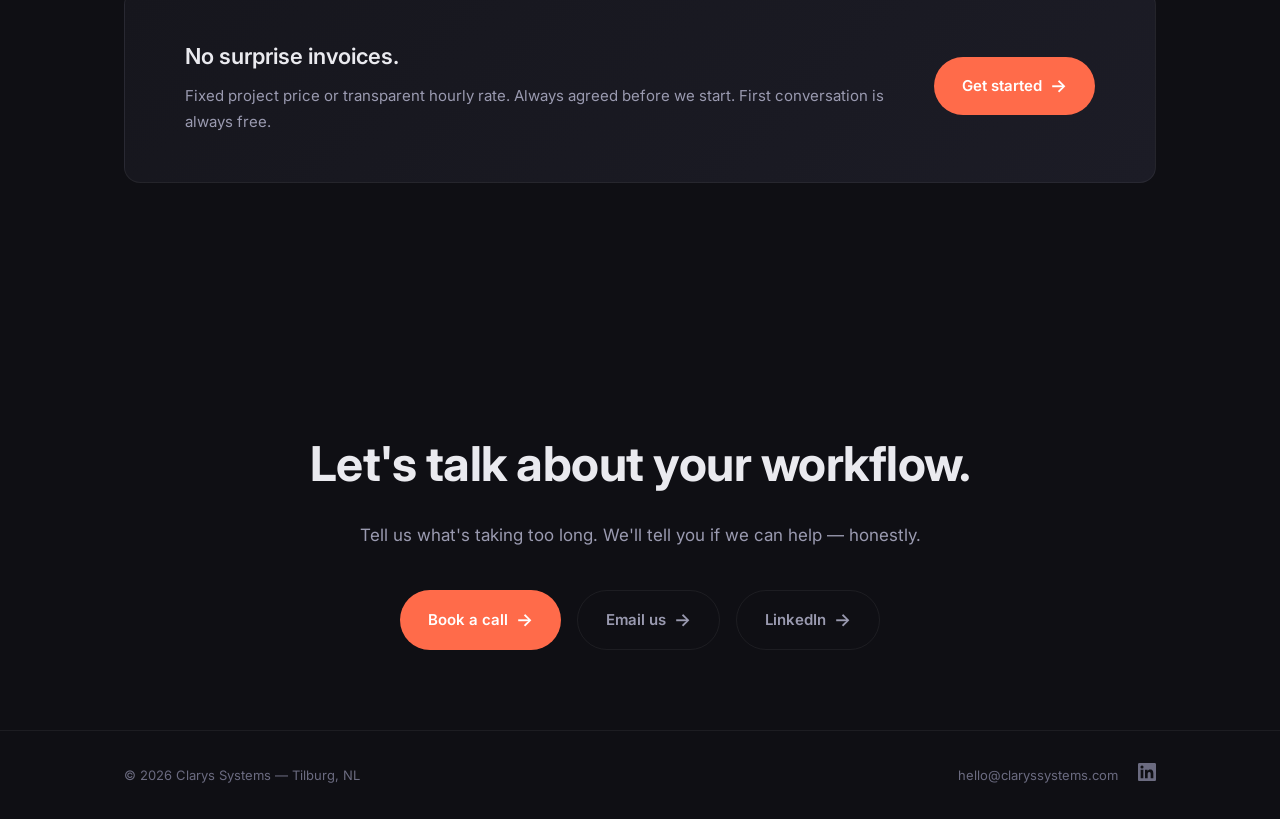
==== commit 69500791: "content: add Testimonials section with Fred Cedoz quote (JHI Associates) Adds a new #testimonials se" ====
--- a/nl/index.html
+++ b/nl/index.html
@@ -333,6 +333,38 @@
     </div>
   </section>
 
+  <!-- TESTIMONIALS -->
+  <section class="section" id="testimonials">
+    <div class="container">
+      <div class="fade-up">
+        <p class="section-label">
+          <span data-lang-en>In their words</span>
+          <span data-lang-nl>In hun woorden</span>
+        </p>
+        <h2>
+          <span data-lang-en>What clients say.</span>
+          <span data-lang-nl>Wat klanten zeggen.</span>
+        </h2>
+      </div>
+      <div class="testimonials-grid stagger">
+        <figure class="testimonial fade-up">
+          <span class="testimonial-mark" aria-hidden="true">&ldquo;</span>
+          <blockquote class="testimonial-quote">
+            <span data-lang-en>I highly recommend John Lloyd for any complex data management project. John stepped in on short notice and guided our team through a highly complex data management initiative, delivering outstanding results in an exceptionally professional manner. John frequently went above and beyond, proactively identifying solutions and ensured the project exceeded our expectations all while on a tight timeline. He&rsquo;s also a pleasure to work with due to his excellent personal and communication skills.</span>
+            <span data-lang-nl>Ik beveel John Lloyd van harte aan voor elk complex data-managementproject. John sprong op korte termijn in en begeleidde ons team door een zeer complex data-managementtraject. Hij leverde uitstekende resultaten op een uitzonderlijk professionele manier. John ging regelmatig verder dan gevraagd, identificeerde proactief oplossingen en zorgde ervoor dat het project onze verwachtingen overtrof &mdash; en dat alles binnen een krappe deadline. Bovendien is hij een plezier om mee te werken dankzij zijn uitstekende persoonlijke en communicatieve vaardigheden.</span>
+          </blockquote>
+          <figcaption class="testimonial-cite">
+            <span class="testimonial-cite-name">Fred Cedoz</span>
+            <span class="testimonial-cite-title">
+              <span data-lang-en>President, JHI Associates, Inc.</span>
+              <span data-lang-nl>President, JHI Associates, Inc.</span>
+            </span>
+          </figcaption>
+        </figure>
+      </div>
+    </div>
+  </section>
+
   <!-- APPROACH -->
   <section class="section" style="background: var(--bg-secondary);">
     <div class="container">
--- a/nl/css/styles.css
+++ b/nl/css/styles.css
@@ -532,6 +532,72 @@
   max-width: 640px;
 }
 
+/* --- Testimonials --- */
+.testimonials-grid {
+  display: grid;
+  gap: 24px;
+  margin-top: 48px;
+  justify-items: stretch;
+}
+
+.testimonial {
+  background: var(--bg-card);
+  border: 1px solid var(--border);
+  border-left: 3px solid var(--accent);
+  border-radius: var(--radius);
+  padding: 40px 44px;
+  position: relative;
+  max-width: 820px;
+  margin: 0 auto;
+  width: 100%;
+}
+
+.testimonial-mark {
+  font-family: Georgia, 'Times New Roman', serif;
+  font-size: 56px;
+  line-height: 0.4;
+  color: var(--accent);
+  display: block;
+  margin-bottom: 18px;
+  user-select: none;
+}
+
+.testimonial-quote {
+  font-size: 17px;
+  line-height: 1.75;
+  color: var(--text-primary);
+  margin: 0 0 24px;
+  font-style: normal;
+  quotes: none;
+}
+
+.testimonial-quote::before,
+.testimonial-quote::after { content: none; }
+
+.testimonial-cite {
+  display: flex;
+  flex-direction: column;
+  font-size: 14px;
+  font-style: normal;
+}
+
+.testimonial-cite-name {
+  color: var(--text-primary);
+  font-weight: 600;
+  font-size: 15px;
+}
+
+.testimonial-cite-title {
+  color: var(--text-secondary);
+  margin-top: 2px;
+}
+
+@media (max-width: 768px) {
+  .testimonial { padding: 32px 24px; }
+  .testimonial-mark { font-size: 44px; }
+  .testimonial-quote { font-size: 16px; }
+}
+
 /* --- Approach / AI --- */
 .approach-grid {
   display: grid;
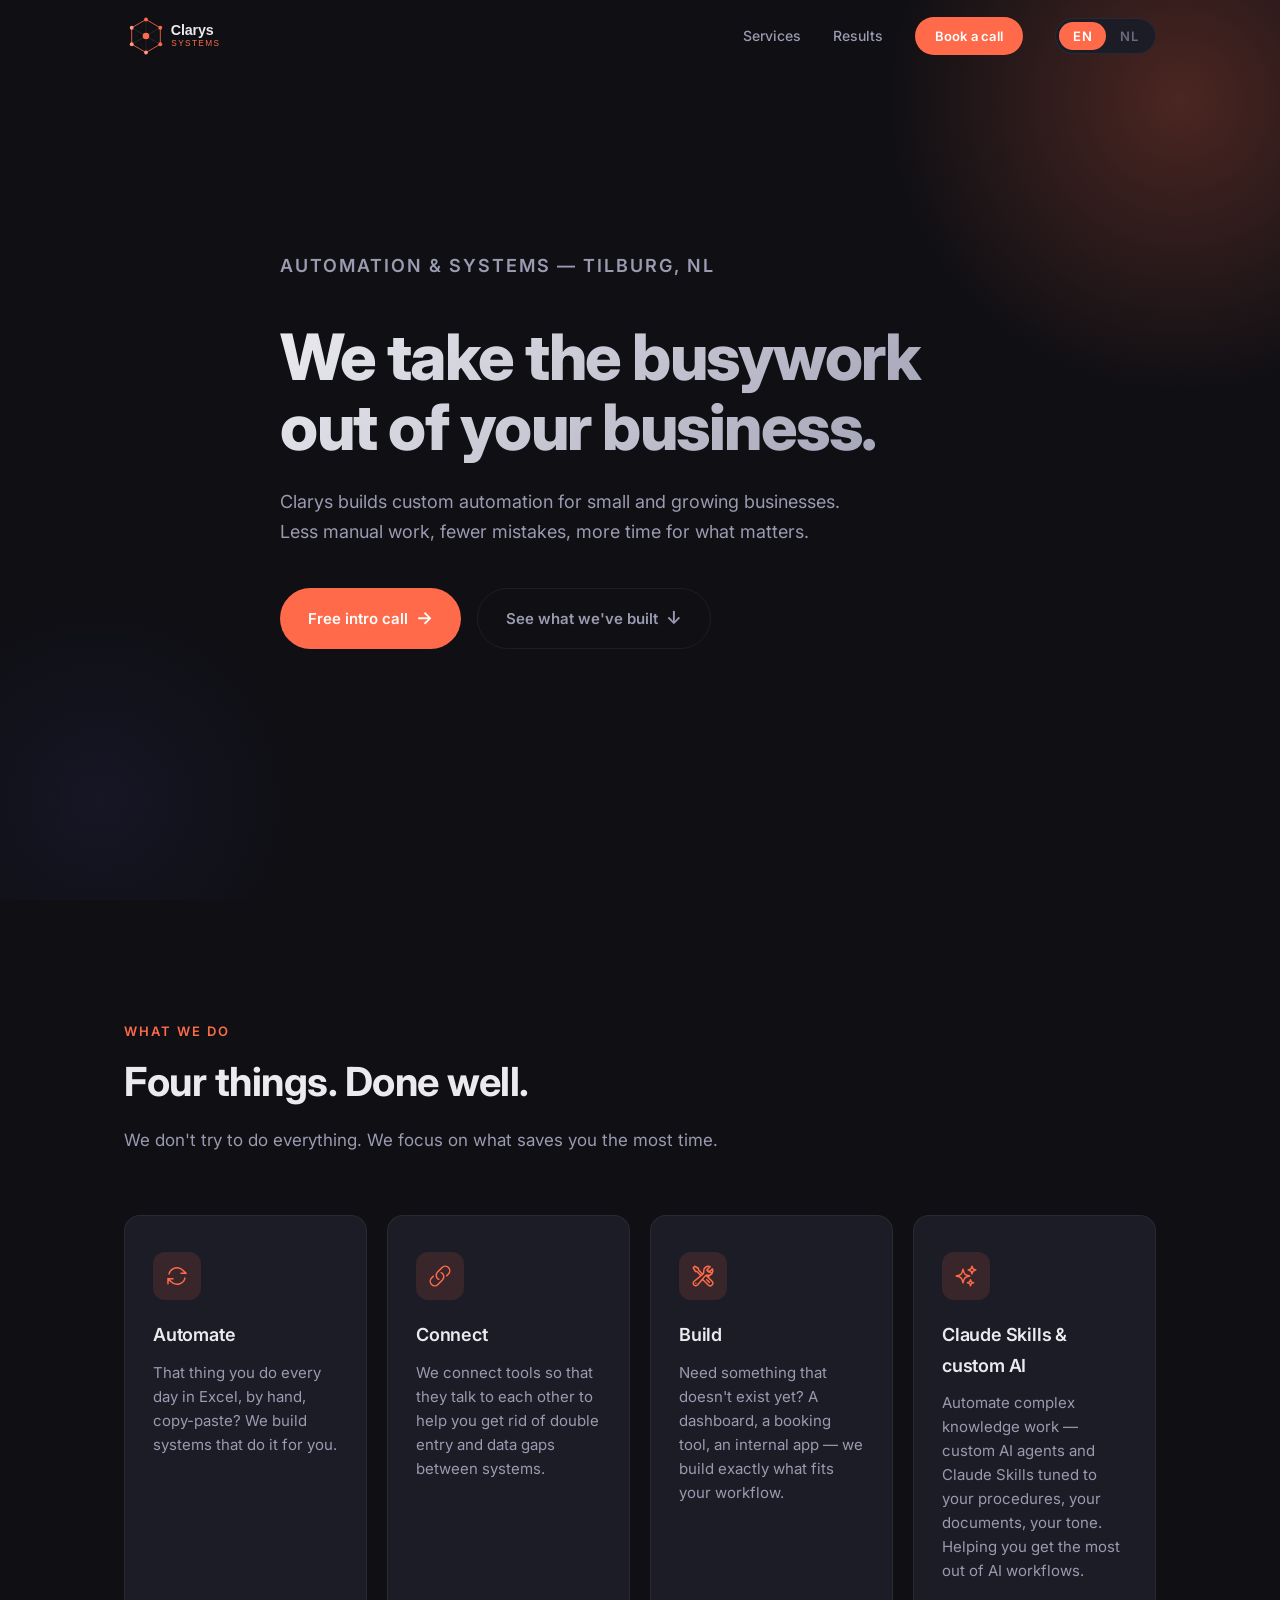
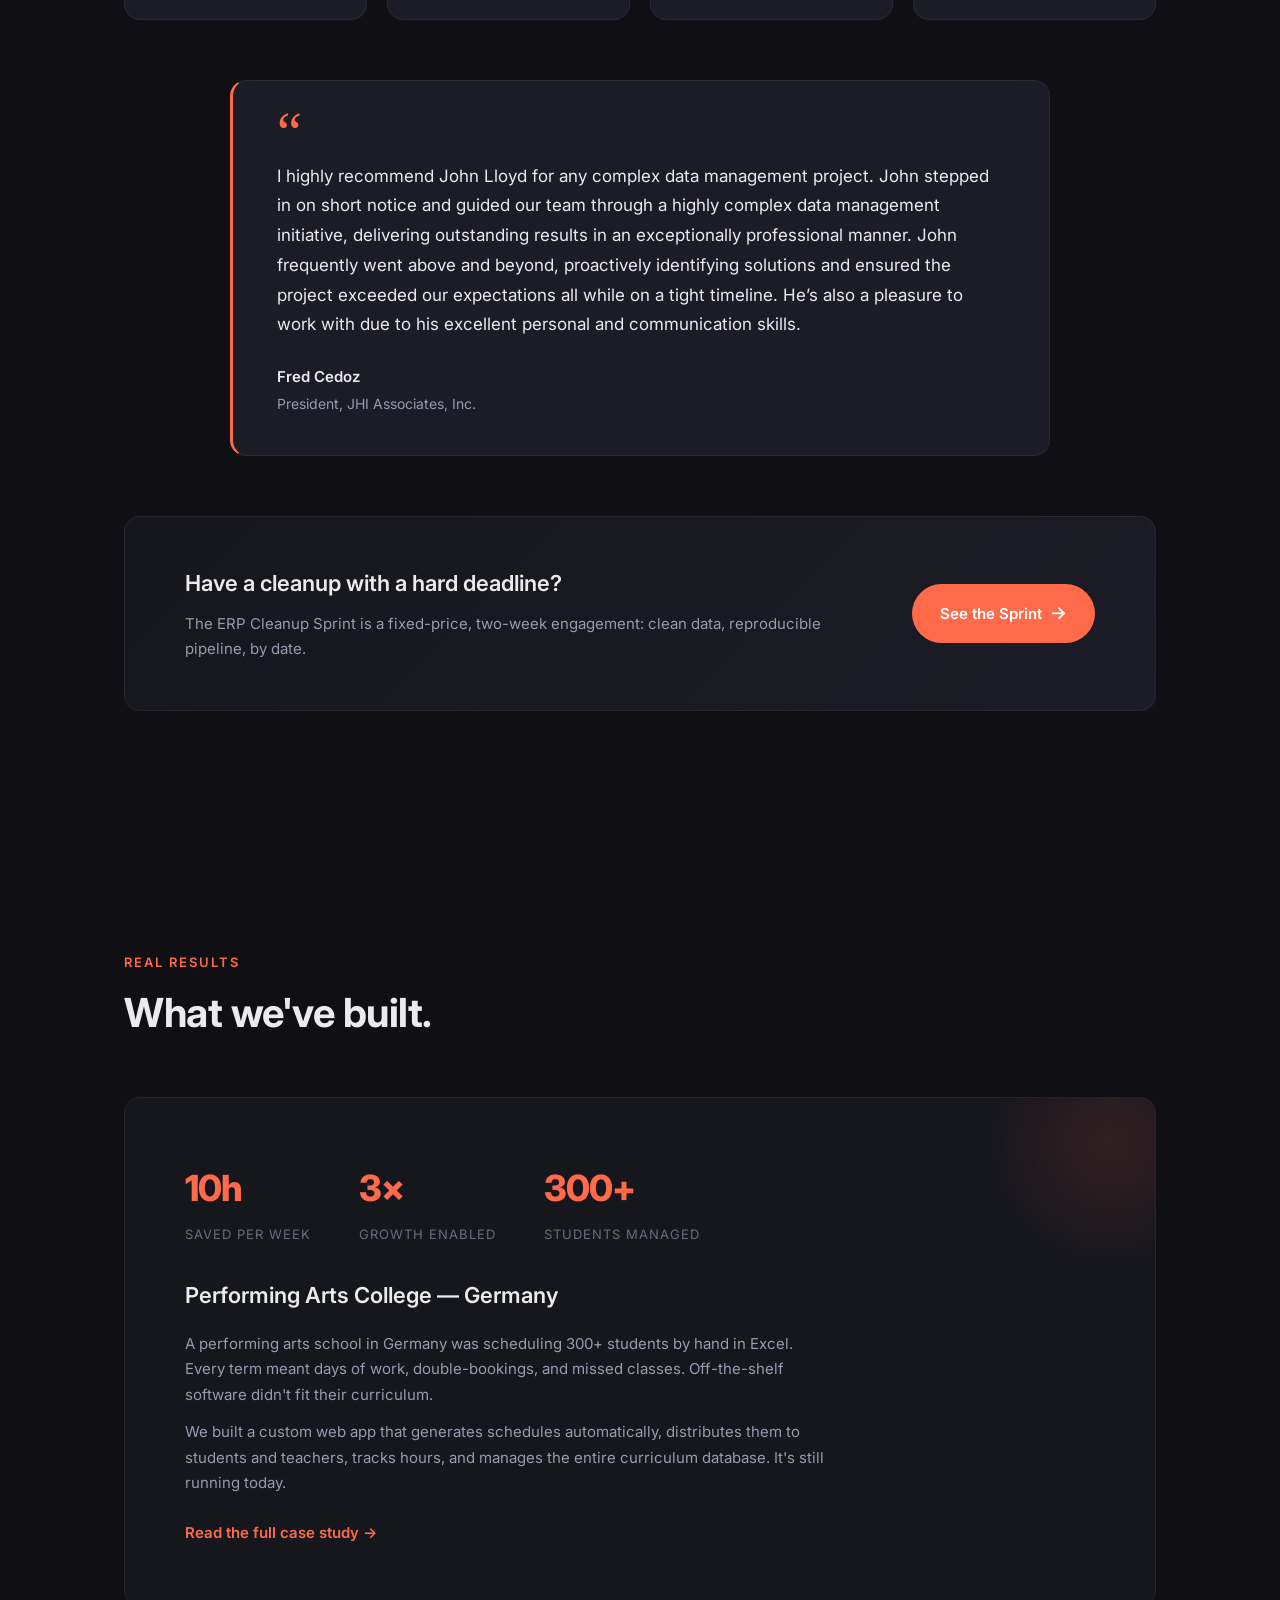
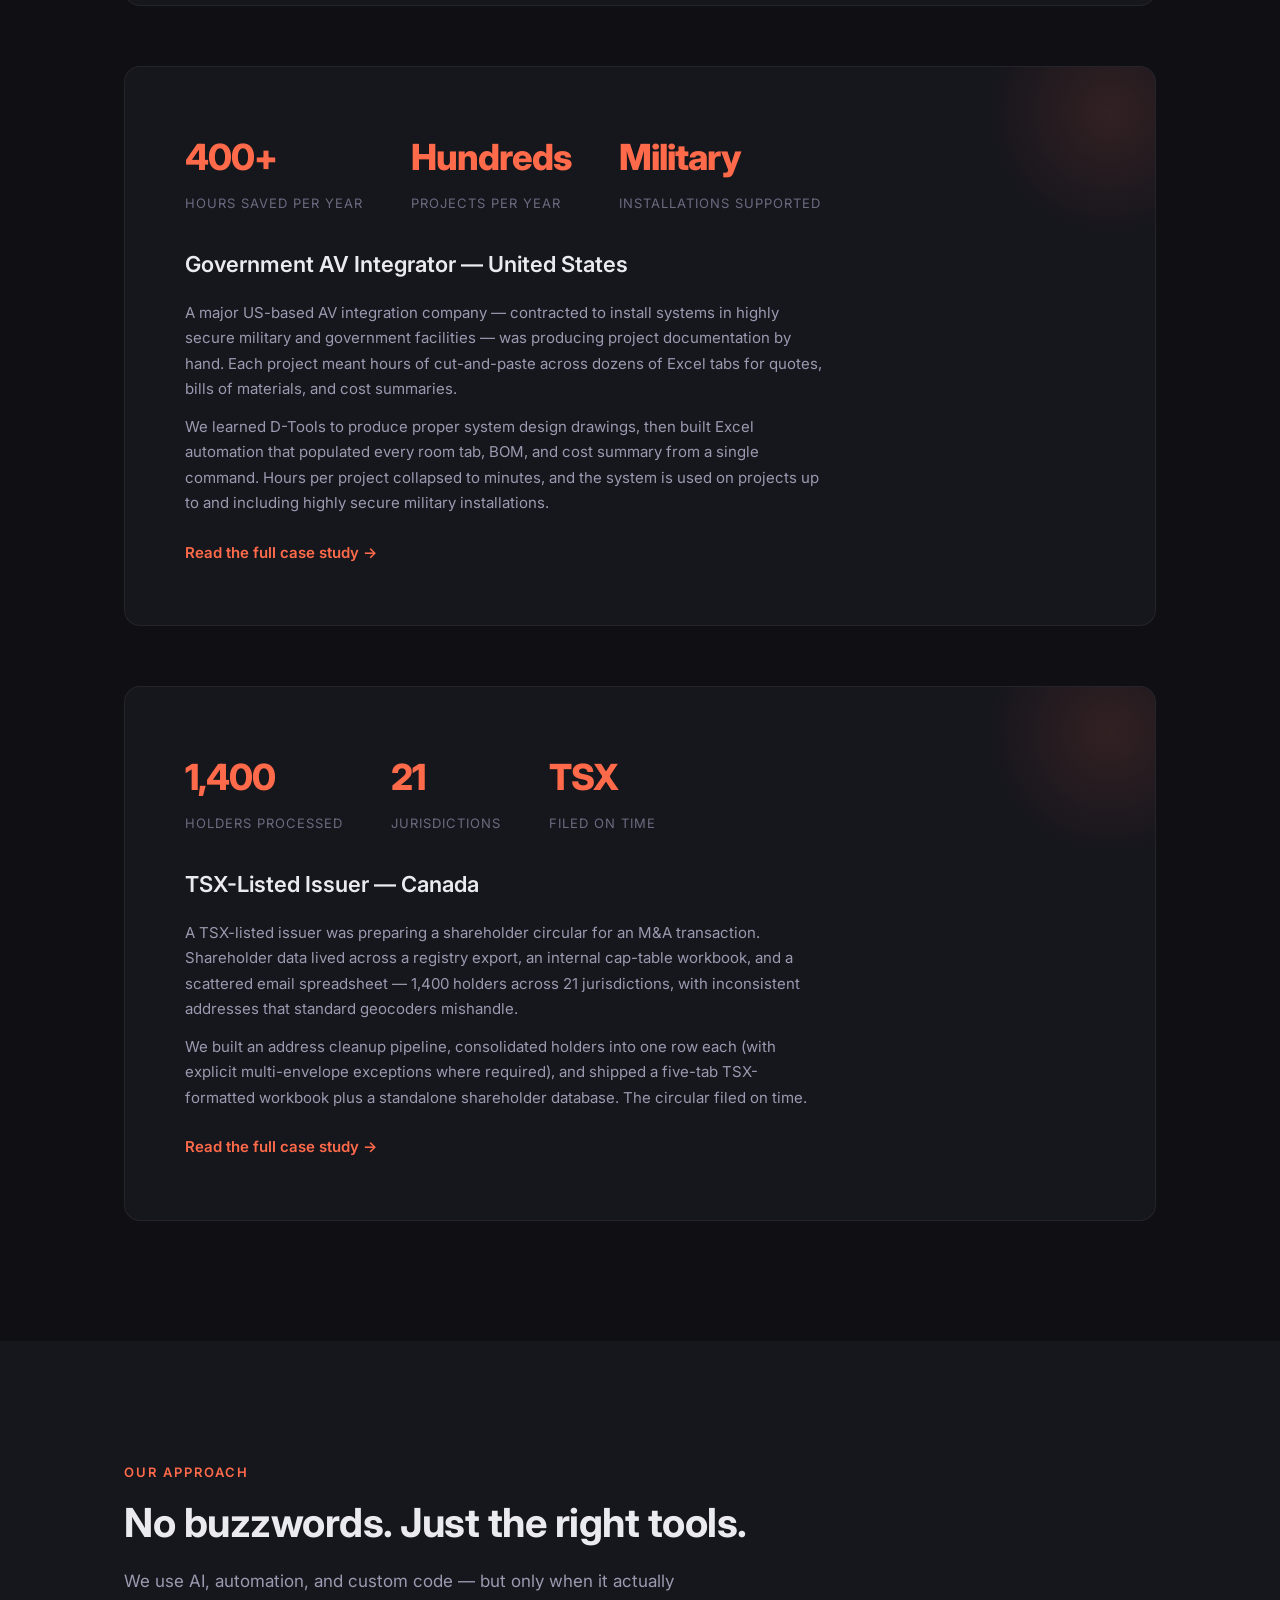
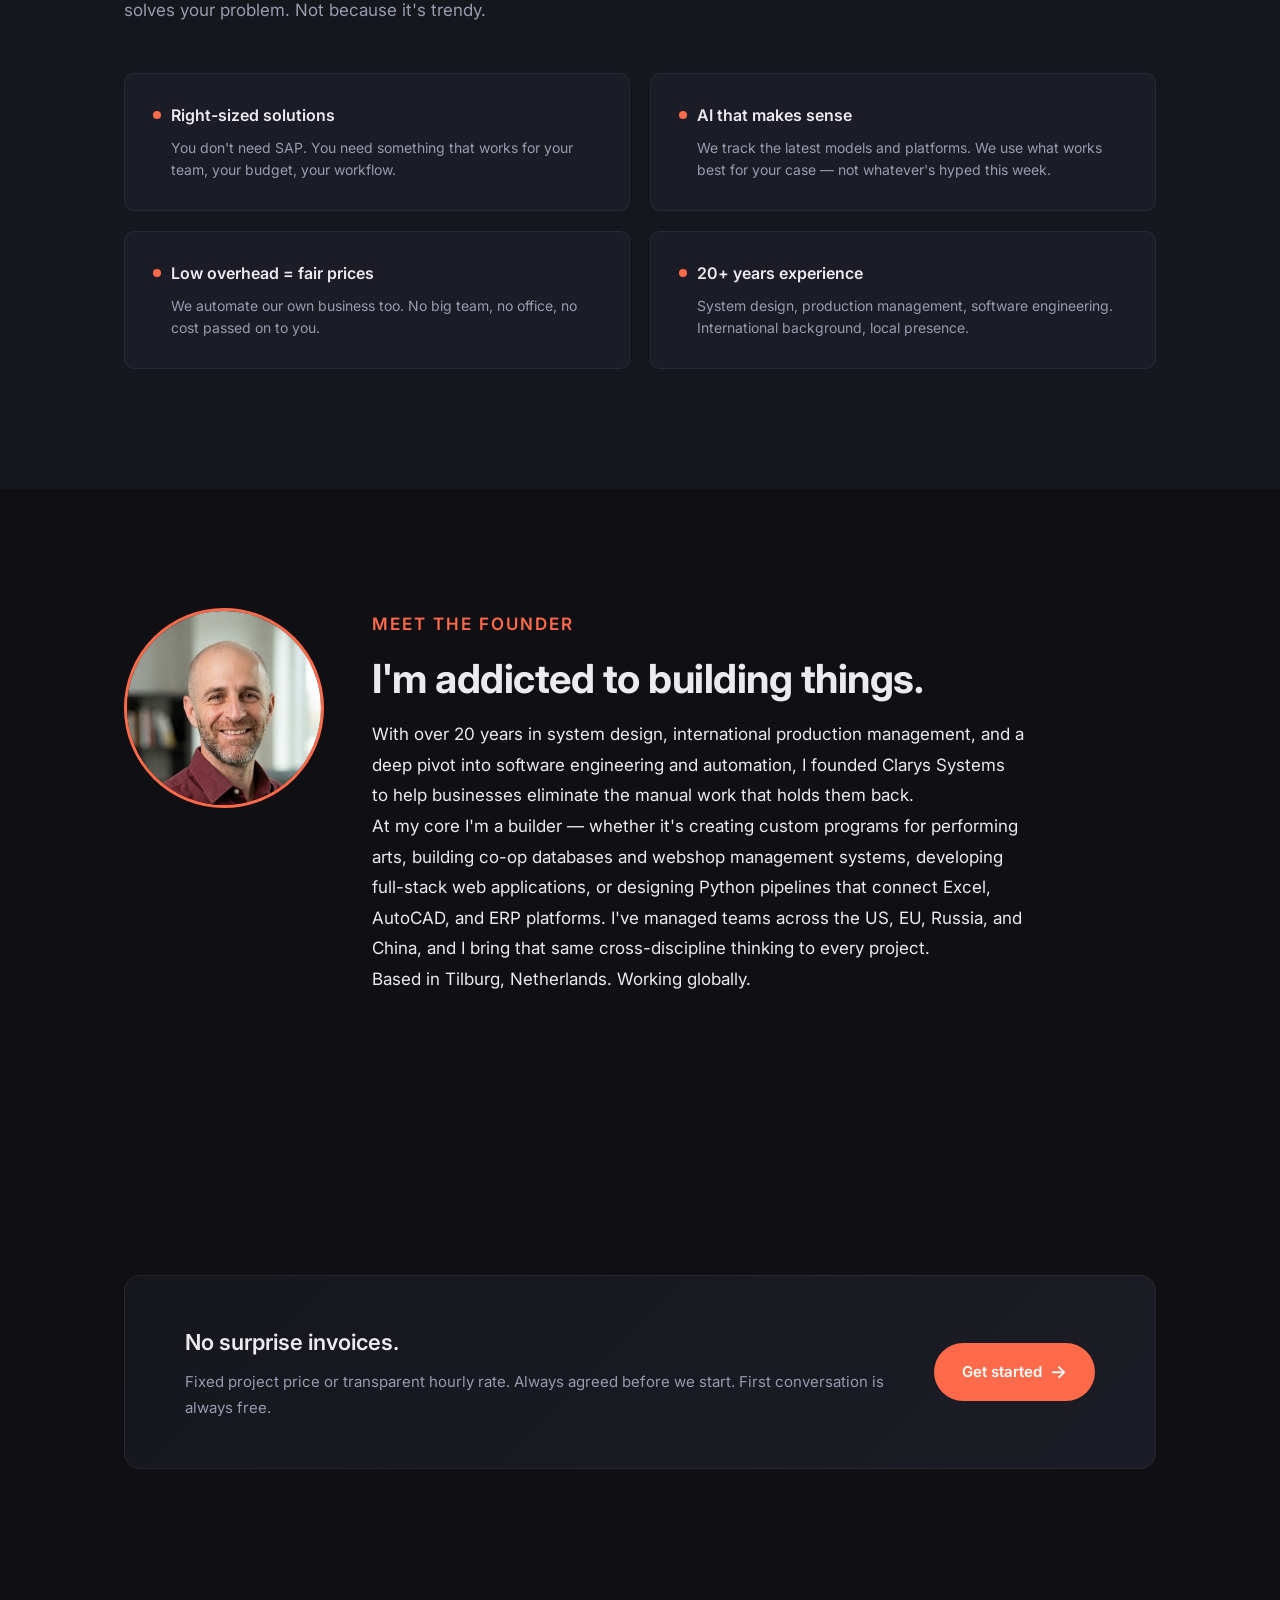
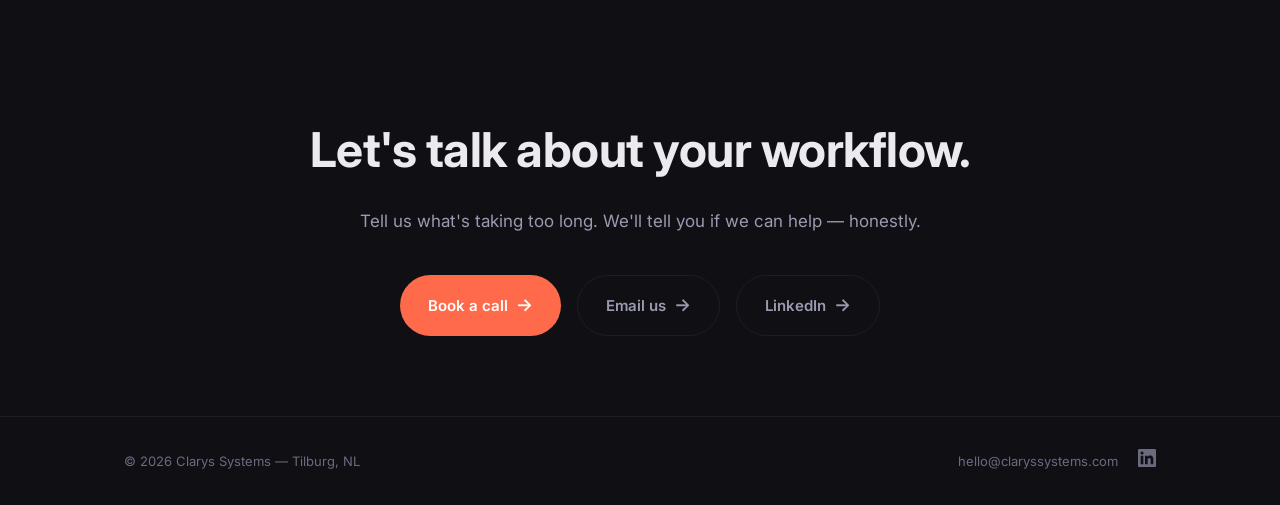
==== commit e0ad6446: "content: move Fred Cedoz testimonial above Cleanup Sprint CTA Inline the testimonial figure inside #" ====
--- a/nl/index.html
+++ b/nl/index.html
@@ -156,197 +156,7 @@
         </div>
       </div>
 
-      <div class="fade-up">
-        <div class="pricing-bar" style="margin-top: 60px;">
-          <div>
-            <h3>
-              <span data-lang-en>Have a cleanup with a hard deadline?</span>
-              <span data-lang-nl>Een opschoning met een harde deadline?</span>
-            </h3>
-            <p>
-              <span data-lang-en>The ERP Cleanup Sprint is a fixed-price, two-week engagement: clean data, reproducible pipeline, by date.</span>
-              <span data-lang-nl>De ERP Cleanup Sprint is een vaste-prijs opdracht van twee weken: schone data, reproduceerbare pijplijn, op tijd.</span>
-            </p>
-          </div>
-          <a href="cleanup-sprint" class="btn btn-primary" style="flex-shrink: 0;">
-            <span data-lang-en>See the Sprint</span>
-            <span data-lang-nl>Bekijk de Sprint</span>
-            <span class="arrow">&rarr;</span>
-          </a>
-        </div>
-      </div>
-    </div>
-  </section>
-
-  <!-- PROOF / CASE STUDIES -->
-  <section class="section" id="proof">
-    <div class="container">
-      <div class="fade-up">
-        <p class="section-label">
-          <span data-lang-en>Real results</span>
-          <span data-lang-nl>Echte resultaten</span>
-        </p>
-        <h2>
-          <span data-lang-en>What we've built.</span>
-          <span data-lang-nl>Wat we hebben gebouwd.</span>
-        </h2>
-      </div>
-
-      <!-- Case 1: Performing Arts College (scheduling) -->
-      <div class="proof fade-up">
-        <div class="proof-stats">
-          <div>
-            <div class="proof-stat-value">10h</div>
-            <div class="proof-stat-label">
-              <span data-lang-en>Saved per week</span>
-              <span data-lang-nl>Bespaard per week</span>
-            </div>
-          </div>
-          <div>
-            <div class="proof-stat-value">3&times;</div>
-            <div class="proof-stat-label">
-              <span data-lang-en>Growth enabled</span>
-              <span data-lang-nl>Groei mogelijk gemaakt</span>
-            </div>
-          </div>
-          <div>
-            <div class="proof-stat-value">300+</div>
-            <div class="proof-stat-label">
-              <span data-lang-en>Students managed</span>
-              <span data-lang-nl>Studenten beheerd</span>
-            </div>
-          </div>
-        </div>
-        <h3>
-          <span data-lang-en>Performing Arts College &mdash; Germany</span>
-          <span data-lang-nl>Kunstacademie &mdash; Duitsland</span>
-        </h3>
-        <p>
-          <span data-lang-en>A performing arts school in Germany was scheduling 300+ students by hand in Excel. Every term meant days of work, double-bookings, and missed classes. Off-the-shelf software didn't fit their curriculum.</span>
-          <span data-lang-nl>Een kunstacademie in Duitsland plande 300+ studenten met de hand in Excel. Elk trimester betekende dagen werk, dubbele boekingen en gemiste lessen. Standaardsoftware paste niet bij hun curriculum.</span>
-        </p>
-        <p style="margin-top: 12px;">
-          <span data-lang-en>We built a custom web app that generates schedules automatically, distributes them to students and teachers, tracks hours, and manages the entire curriculum database. It's still running today.</span>
-          <span data-lang-nl>Wij bouwden een op maat gemaakte webapp die roosters automatisch genereert, ze distribueert naar studenten en docenten, uren bijhoudt en de hele curriculumdatabase beheert. Het draait vandaag de dag nog steeds.</span>
-        </p>
-        <p style="margin-top: 24px;">
-          <a href="https://claryssystems.com/case-study-scheduling.html" style="color: var(--accent); font-weight: 600; text-decoration: none;">
-            <span data-lang-en>Read the full case study <span class="arrow">&rarr;</span></span>
-            <span data-lang-nl>Lees de volledige case study (in het Engels) <span class="arrow">&rarr;</span></span>
-          </a>
-        </p>
-      </div>
-
-      <!-- Case 2: US AV Integrator (ITG) -->
-      <div class="proof fade-up">
-        <div class="proof-stats">
-          <div>
-            <div class="proof-stat-value">400+</div>
-            <div class="proof-stat-label">
-              <span data-lang-en>Hours saved per year</span>
-              <span data-lang-nl>Uren bespaard per jaar</span>
-            </div>
-          </div>
-          <div>
-            <div class="proof-stat-value">
-              <span data-lang-en>Hundreds</span>
-              <span data-lang-nl>Honderden</span>
-            </div>
-            <div class="proof-stat-label">
-              <span data-lang-en>Projects per year</span>
-              <span data-lang-nl>Projecten per jaar</span>
-            </div>
-          </div>
-          <div>
-            <div class="proof-stat-value">Military</div>
-            <div class="proof-stat-label">
-              <span data-lang-en>Installations supported</span>
-              <span data-lang-nl>Installaties ondersteund</span>
-            </div>
-          </div>
-        </div>
-        <h3>
-          <span data-lang-en>Government AV Integrator &mdash; United States</span>
-          <span data-lang-nl>AV-integrator voor overheid &mdash; Verenigde Staten</span>
-        </h3>
-        <p>
-          <span data-lang-en>A major US-based AV integration company &mdash; contracted to install systems in highly secure military and government facilities &mdash; was producing project documentation by hand. Each project meant hours of cut-and-paste across dozens of Excel tabs for quotes, bills of materials, and cost summaries.</span>
-          <span data-lang-nl>Een grote Amerikaanse AV-integrator &mdash; met opdrachten voor zeer beveiligde militaire en overheidsfaciliteiten &mdash; maakte projectdocumentatie volledig met de hand. Elk project betekende uren knippen-en-plakken tussen tientallen Excel-tabbladen voor offertes, materiaallijsten en kostenoverzichten.</span>
-        </p>
-        <p style="margin-top: 12px;">
-          <span data-lang-en>We learned D-Tools to produce proper system design drawings, then built Excel automation that populated every room tab, BOM, and cost summary from a single command. Hours per project collapsed to minutes, and the system is used on projects up to and including highly secure military installations.</span>
-          <span data-lang-nl>We leerden D-Tools voor professionele systeemtekeningen en bouwden Excel-automatisering die elk kamer-tabblad, BOM en kostenoverzicht met &eacute;&eacute;n commando vulde. Uren per project werden minuten, en het systeem wordt gebruikt op projecten tot en met zeer beveiligde militaire installaties.</span>
-        </p>
-        <p style="margin-top: 24px;">
-          <a href="https://claryssystems.com/case-study.html" style="color: var(--accent); font-weight: 600; text-decoration: none;">
-            <span data-lang-en>Read the full case study <span class="arrow">&rarr;</span></span>
-            <span data-lang-nl>Lees de volledige case study (in het Engels) <span class="arrow">&rarr;</span></span>
-          </a>
-        </p>
-      </div>
-
-      <!-- Case 3: TSX M&A Circular (JHI) -->
-      <div class="proof fade-up">
-        <div class="proof-stats">
-          <div>
-            <div class="proof-stat-value">1,400</div>
-            <div class="proof-stat-label">
-              <span data-lang-en>Holders processed</span>
-              <span data-lang-nl>Aandeelhouders verwerkt</span>
-            </div>
-          </div>
-          <div>
-            <div class="proof-stat-value">21</div>
-            <div class="proof-stat-label">
-              <span data-lang-en>Jurisdictions</span>
-              <span data-lang-nl>Rechtsgebieden</span>
-            </div>
-          </div>
-          <div>
-            <div class="proof-stat-value">TSX</div>
-            <div class="proof-stat-label">
-              <span data-lang-en>Filed on time</span>
-              <span data-lang-nl>Op tijd ingediend</span>
-            </div>
-          </div>
-        </div>
-        <h3>
-          <span data-lang-en>TSX-Listed Issuer &mdash; Canada</span>
-          <span data-lang-nl>TSX-genoteerde onderneming &mdash; Canada</span>
-        </h3>
-        <p>
-          <span data-lang-en>A TSX-listed issuer was preparing a shareholder circular for an M&amp;A transaction. Shareholder data lived across a registry export, an internal cap-table workbook, and a scattered email spreadsheet &mdash; 1,400 holders across 21 jurisdictions, with inconsistent addresses that standard geocoders mishandle.</span>
-          <span data-lang-nl>Een TSX-genoteerde onderneming bereidde een aandeelhouderscirculaire voor in verband met een M&amp;A-transactie. Aandeelhoudersgegevens stonden verspreid over een registerexport, een intern cap-table-werkboek en een losse e-mailspreadsheet &mdash; 1.400 aandeelhouders in 21 rechtsgebieden, met inconsistente adressen die standaard-geocoders niet goed aankunnen.</span>
-        </p>
-        <p style="margin-top: 12px;">
-          <span data-lang-en>We built an address cleanup pipeline, consolidated holders into one row each (with explicit multi-envelope exceptions where required), and shipped a five-tab TSX-formatted workbook plus a standalone shareholder database. The circular filed on time.</span>
-          <span data-lang-nl>We bouwden een adres-opschoningspijplijn, consolideerden aandeelhouders tot &eacute;&eacute;n rij per houder (met expliciete uitzonderingen voor meerdere enveloppen waar nodig), en leverden een vijf-tabs TSX-werkboek plus een zelfstandige aandeelhoudersdatabase. De circulaire werd op tijd ingediend.</span>
-        </p>
-        <p style="margin-top: 24px;">
-          <a href="https://claryssystems.com/case-study-shareholder-circular.html" style="color: var(--accent); font-weight: 600; text-decoration: none;">
-            <span data-lang-en>Read the full case study <span class="arrow">&rarr;</span></span>
-            <span data-lang-nl>Lees de volledige case study (in het Engels) <span class="arrow">&rarr;</span></span>
-          </a>
-        </p>
-      </div>
-
-    </div>
-  </section>
-
-  <!-- TESTIMONIALS -->
-  <section class="section" id="testimonials">
-    <div class="container">
-      <div class="fade-up">
-        <p class="section-label">
-          <span data-lang-en>In their words</span>
-          <span data-lang-nl>In hun woorden</span>
-        </p>
-        <h2>
-          <span data-lang-en>What clients say.</span>
-          <span data-lang-nl>Wat klanten zeggen.</span>
-        </h2>
-      </div>
-      <div class="testimonials-grid stagger">
+      <div class="testimonials-grid stagger" style="margin-top: 60px;">
         <figure class="testimonial fade-up">
           <span class="testimonial-mark" aria-hidden="true">&ldquo;</span>
           <blockquote class="testimonial-quote">
@@ -362,6 +172,181 @@
           </figcaption>
         </figure>
       </div>
+
+      <div class="fade-up">
+        <div class="pricing-bar" style="margin-top: 60px;">
+          <div>
+            <h3>
+              <span data-lang-en>Have a cleanup with a hard deadline?</span>
+              <span data-lang-nl>Een opschoning met een harde deadline?</span>
+            </h3>
+            <p>
+              <span data-lang-en>The ERP Cleanup Sprint is a fixed-price, two-week engagement: clean data, reproducible pipeline, by date.</span>
+              <span data-lang-nl>De ERP Cleanup Sprint is een vaste-prijs opdracht van twee weken: schone data, reproduceerbare pijplijn, op tijd.</span>
+            </p>
+          </div>
+          <a href="cleanup-sprint" class="btn btn-primary" style="flex-shrink: 0;">
+            <span data-lang-en>See the Sprint</span>
+            <span data-lang-nl>Bekijk de Sprint</span>
+            <span class="arrow">&rarr;</span>
+          </a>
+        </div>
+      </div>
+    </div>
+  </section>
+
+  <!-- PROOF / CASE STUDIES -->
+  <section class="section" id="proof">
+    <div class="container">
+      <div class="fade-up">
+        <p class="section-label">
+          <span data-lang-en>Real results</span>
+          <span data-lang-nl>Echte resultaten</span>
+        </p>
+        <h2>
+          <span data-lang-en>What we've built.</span>
+          <span data-lang-nl>Wat we hebben gebouwd.</span>
+        </h2>
+      </div>
+
+      <!-- Case 1: Performing Arts College (scheduling) -->
+      <div class="proof fade-up">
+        <div class="proof-stats">
+          <div>
+            <div class="proof-stat-value">10h</div>
+            <div class="proof-stat-label">
+              <span data-lang-en>Saved per week</span>
+              <span data-lang-nl>Bespaard per week</span>
+            </div>
+          </div>
+          <div>
+            <div class="proof-stat-value">3&times;</div>
+            <div class="proof-stat-label">
+              <span data-lang-en>Growth enabled</span>
+              <span data-lang-nl>Groei mogelijk gemaakt</span>
+            </div>
+          </div>
+          <div>
+            <div class="proof-stat-value">300+</div>
+            <div class="proof-stat-label">
+              <span data-lang-en>Students managed</span>
+              <span data-lang-nl>Studenten beheerd</span>
+            </div>
+          </div>
+        </div>
+        <h3>
+          <span data-lang-en>Performing Arts College &mdash; Germany</span>
+          <span data-lang-nl>Kunstacademie &mdash; Duitsland</span>
+        </h3>
+        <p>
+          <span data-lang-en>A performing arts school in Germany was scheduling 300+ students by hand in Excel. Every term meant days of work, double-bookings, and missed classes. Off-the-shelf software didn't fit their curriculum.</span>
+          <span data-lang-nl>Een kunstacademie in Duitsland plande 300+ studenten met de hand in Excel. Elk trimester betekende dagen werk, dubbele boekingen en gemiste lessen. Standaardsoftware paste niet bij hun curriculum.</span>
+        </p>
+        <p style="margin-top: 12px;">
+          <span data-lang-en>We built a custom web app that generates schedules automatically, distributes them to students and teachers, tracks hours, and manages the entire curriculum database. It's still running today.</span>
+          <span data-lang-nl>Wij bouwden een op maat gemaakte webapp die roosters automatisch genereert, ze distribueert naar studenten en docenten, uren bijhoudt en de hele curriculumdatabase beheert. Het draait vandaag de dag nog steeds.</span>
+        </p>
+        <p style="margin-top: 24px;">
+          <a href="https://claryssystems.com/case-study-scheduling.html" style="color: var(--accent); font-weight: 600; text-decoration: none;">
+            <span data-lang-en>Read the full case study <span class="arrow">&rarr;</span></span>
+            <span data-lang-nl>Lees de volledige case study (in het Engels) <span class="arrow">&rarr;</span></span>
+          </a>
+        </p>
+      </div>
+
+      <!-- Case 2: US AV Integrator (ITG) -->
+      <div class="proof fade-up">
+        <div class="proof-stats">
+          <div>
+            <div class="proof-stat-value">400+</div>
+            <div class="proof-stat-label">
+              <span data-lang-en>Hours saved per year</span>
+              <span data-lang-nl>Uren bespaard per jaar</span>
+            </div>
+          </div>
+          <div>
+            <div class="proof-stat-value">
+              <span data-lang-en>Hundreds</span>
+              <span data-lang-nl>Honderden</span>
+            </div>
+            <div class="proof-stat-label">
+              <span data-lang-en>Projects per year</span>
+              <span data-lang-nl>Projecten per jaar</span>
+            </div>
+          </div>
+          <div>
+            <div class="proof-stat-value">Military</div>
+            <div class="proof-stat-label">
+              <span data-lang-en>Installations supported</span>
+              <span data-lang-nl>Installaties ondersteund</span>
+            </div>
+          </div>
+        </div>
+        <h3>
+          <span data-lang-en>Government AV Integrator &mdash; United States</span>
+          <span data-lang-nl>AV-integrator voor overheid &mdash; Verenigde Staten</span>
+        </h3>
+        <p>
+          <span data-lang-en>A major US-based AV integration company &mdash; contracted to install systems in highly secure military and government facilities &mdash; was producing project documentation by hand. Each project meant hours of cut-and-paste across dozens of Excel tabs for quotes, bills of materials, and cost summaries.</span>
+          <span data-lang-nl>Een grote Amerikaanse AV-integrator &mdash; met opdrachten voor zeer beveiligde militaire en overheidsfaciliteiten &mdash; maakte projectdocumentatie volledig met de hand. Elk project betekende uren knippen-en-plakken tussen tientallen Excel-tabbladen voor offertes, materiaallijsten en kostenoverzichten.</span>
+        </p>
+        <p style="margin-top: 12px;">
+          <span data-lang-en>We learned D-Tools to produce proper system design drawings, then built Excel automation that populated every room tab, BOM, and cost summary from a single command. Hours per project collapsed to minutes, and the system is used on projects up to and including highly secure military installations.</span>
+          <span data-lang-nl>We leerden D-Tools voor professionele systeemtekeningen en bouwden Excel-automatisering die elk kamer-tabblad, BOM en kostenoverzicht met &eacute;&eacute;n commando vulde. Uren per project werden minuten, en het systeem wordt gebruikt op projecten tot en met zeer beveiligde militaire installaties.</span>
+        </p>
+        <p style="margin-top: 24px;">
+          <a href="https://claryssystems.com/case-study.html" style="color: var(--accent); font-weight: 600; text-decoration: none;">
+            <span data-lang-en>Read the full case study <span class="arrow">&rarr;</span></span>
+            <span data-lang-nl>Lees de volledige case study (in het Engels) <span class="arrow">&rarr;</span></span>
+          </a>
+        </p>
+      </div>
+
+      <!-- Case 3: TSX M&A Circular (JHI) -->
+      <div class="proof fade-up">
+        <div class="proof-stats">
+          <div>
+            <div class="proof-stat-value">1,400</div>
+            <div class="proof-stat-label">
+              <span data-lang-en>Holders processed</span>
+              <span data-lang-nl>Aandeelhouders verwerkt</span>
+            </div>
+          </div>
+          <div>
+            <div class="proof-stat-value">21</div>
+            <div class="proof-stat-label">
+              <span data-lang-en>Jurisdictions</span>
+              <span data-lang-nl>Rechtsgebieden</span>
+            </div>
+          </div>
+          <div>
+            <div class="proof-stat-value">TSX</div>
+            <div class="proof-stat-label">
+              <span data-lang-en>Filed on time</span>
+              <span data-lang-nl>Op tijd ingediend</span>
+            </div>
+          </div>
+        </div>
+        <h3>
+          <span data-lang-en>TSX-Listed Issuer &mdash; Canada</span>
+          <span data-lang-nl>TSX-genoteerde onderneming &mdash; Canada</span>
+        </h3>
+        <p>
+          <span data-lang-en>A TSX-listed issuer was preparing a shareholder circular for an M&amp;A transaction. Shareholder data lived across a registry export, an internal cap-table workbook, and a scattered email spreadsheet &mdash; 1,400 holders across 21 jurisdictions, with inconsistent addresses that standard geocoders mishandle.</span>
+          <span data-lang-nl>Een TSX-genoteerde onderneming bereidde een aandeelhouderscirculaire voor in verband met een M&amp;A-transactie. Aandeelhoudersgegevens stonden verspreid over een registerexport, een intern cap-table-werkboek en een losse e-mailspreadsheet &mdash; 1.400 aandeelhouders in 21 rechtsgebieden, met inconsistente adressen die standaard-geocoders niet goed aankunnen.</span>
+        </p>
+        <p style="margin-top: 12px;">
+          <span data-lang-en>We built an address cleanup pipeline, consolidated holders into one row each (with explicit multi-envelope exceptions where required), and shipped a five-tab TSX-formatted workbook plus a standalone shareholder database. The circular filed on time.</span>
+          <span data-lang-nl>We bouwden een adres-opschoningspijplijn, consolideerden aandeelhouders tot &eacute;&eacute;n rij per houder (met expliciete uitzonderingen voor meerdere enveloppen waar nodig), en leverden een vijf-tabs TSX-werkboek plus een zelfstandige aandeelhoudersdatabase. De circulaire werd op tijd ingediend.</span>
+        </p>
+        <p style="margin-top: 24px;">
+          <a href="https://claryssystems.com/case-study-shareholder-circular.html" style="color: var(--accent); font-weight: 600; text-decoration: none;">
+            <span data-lang-en>Read the full case study <span class="arrow">&rarr;</span></span>
+            <span data-lang-nl>Lees de volledige case study (in het Engels) <span class="arrow">&rarr;</span></span>
+          </a>
+        </p>
+      </div>
+
     </div>
   </section>
 
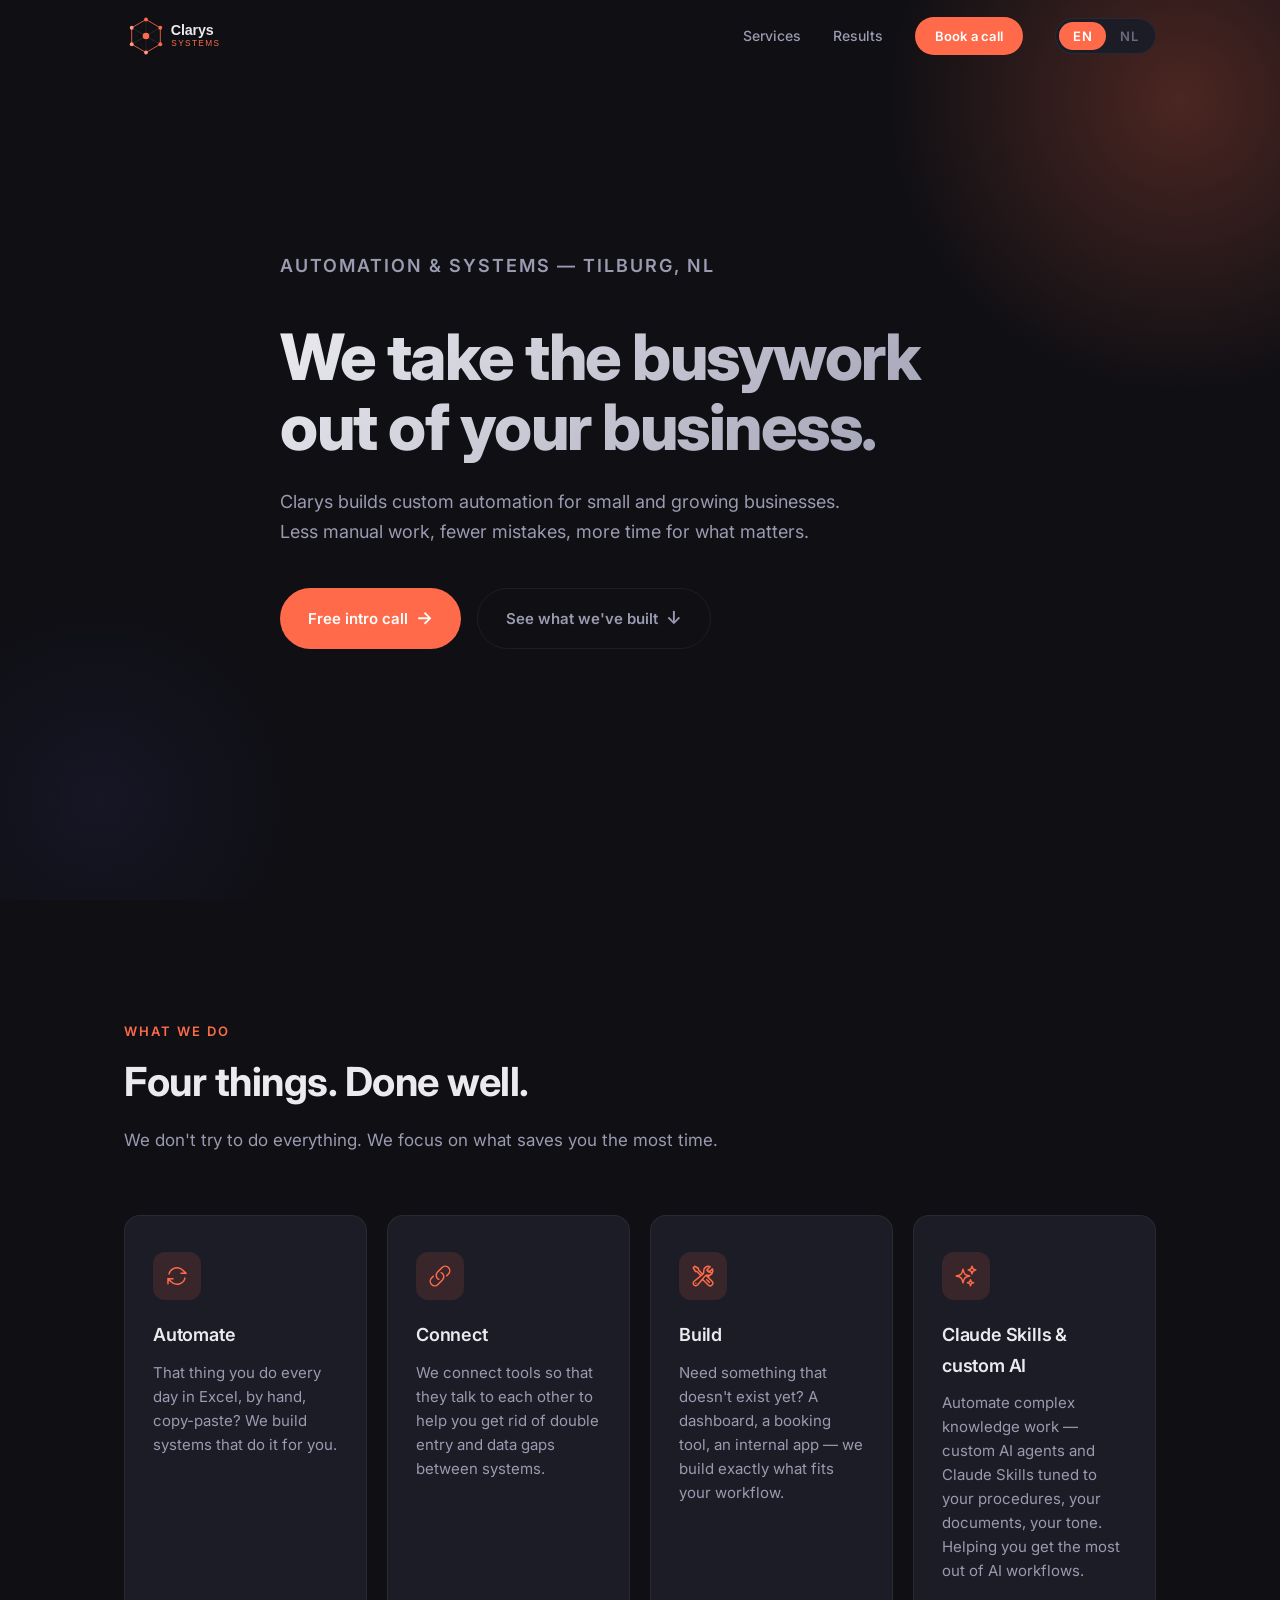
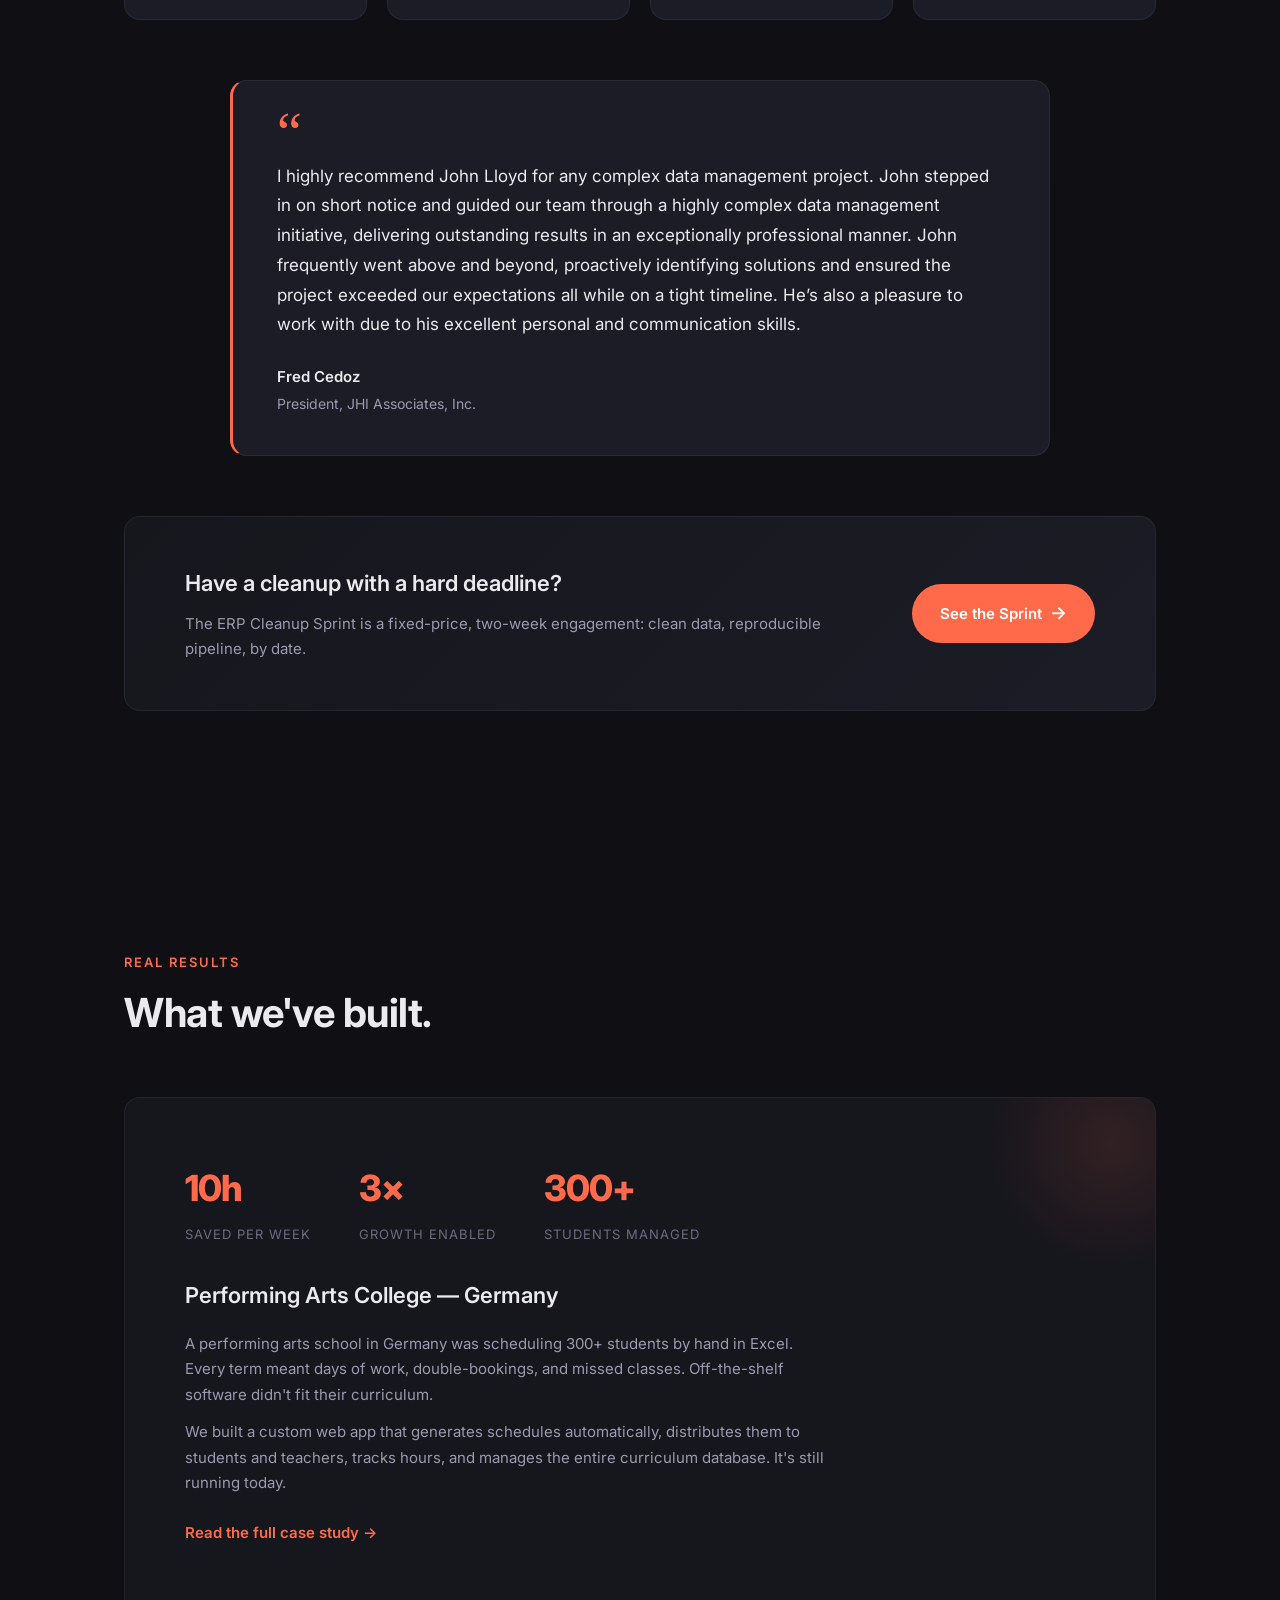
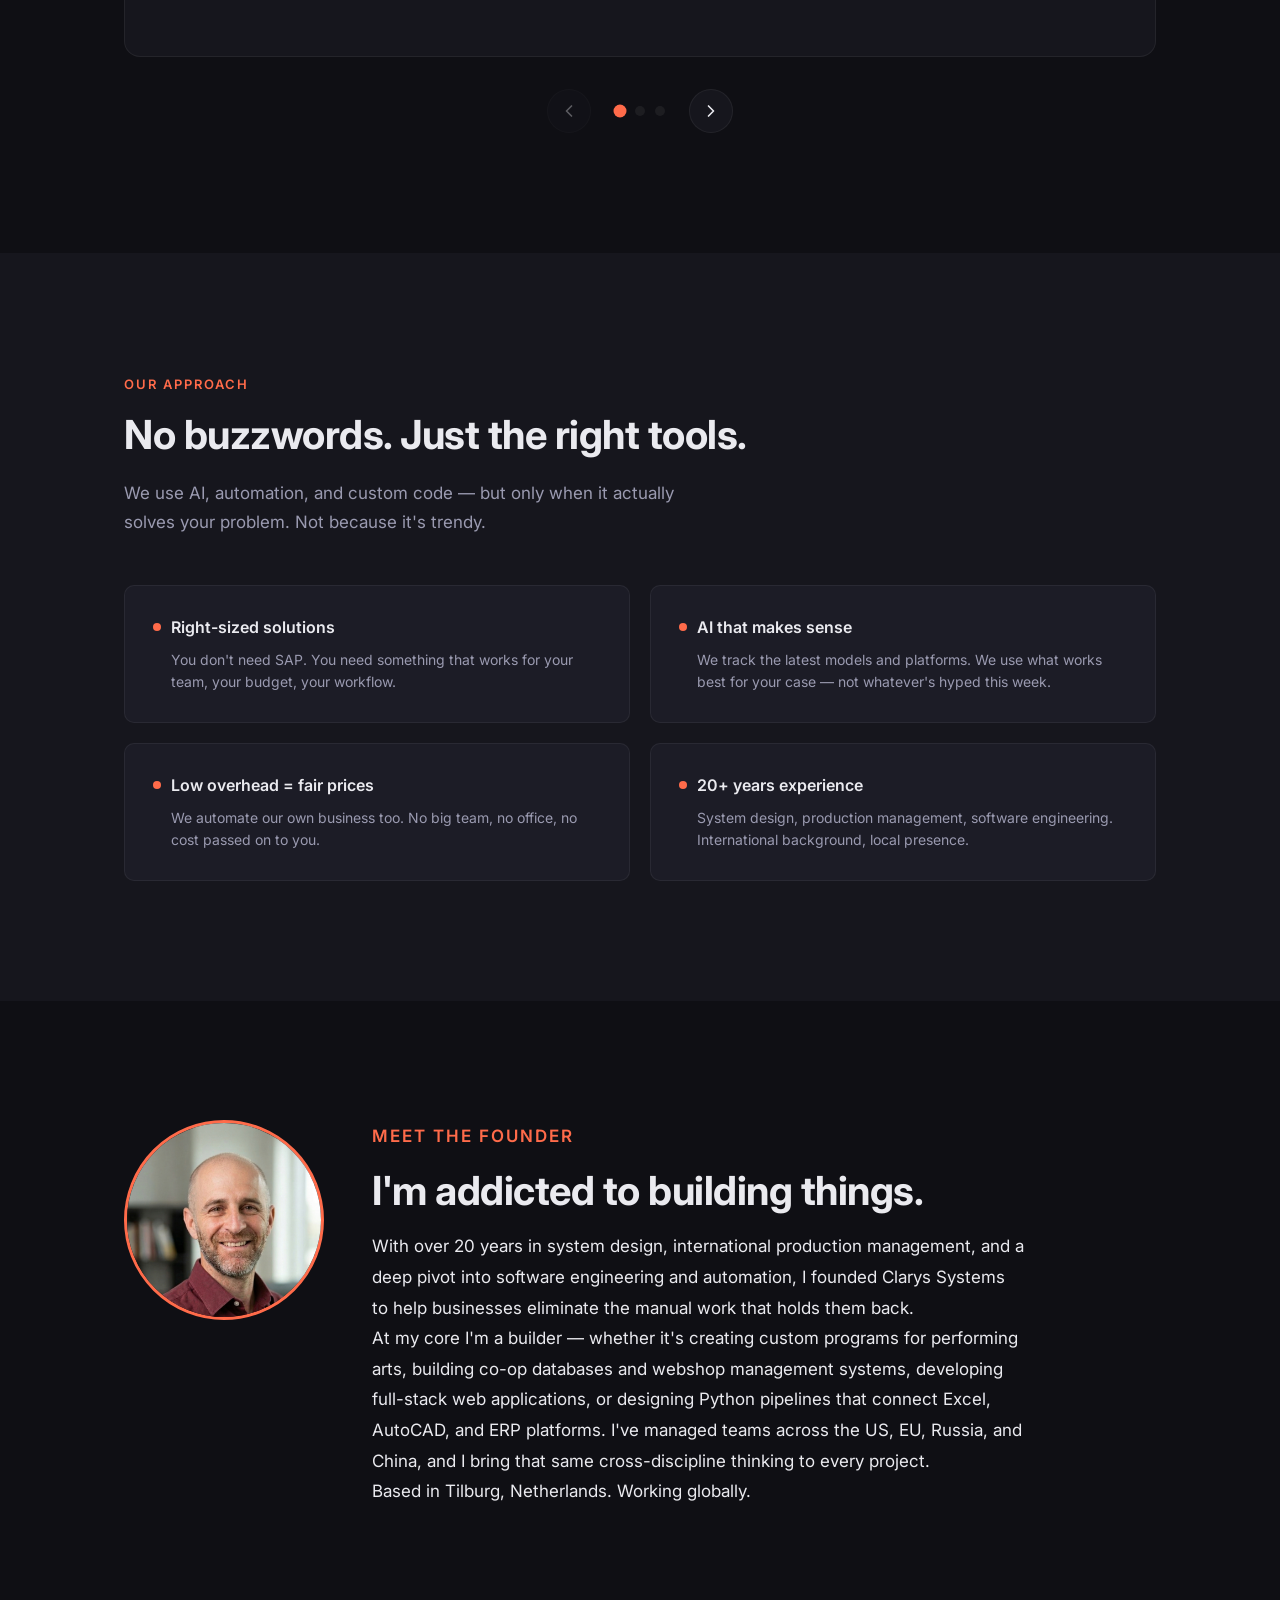
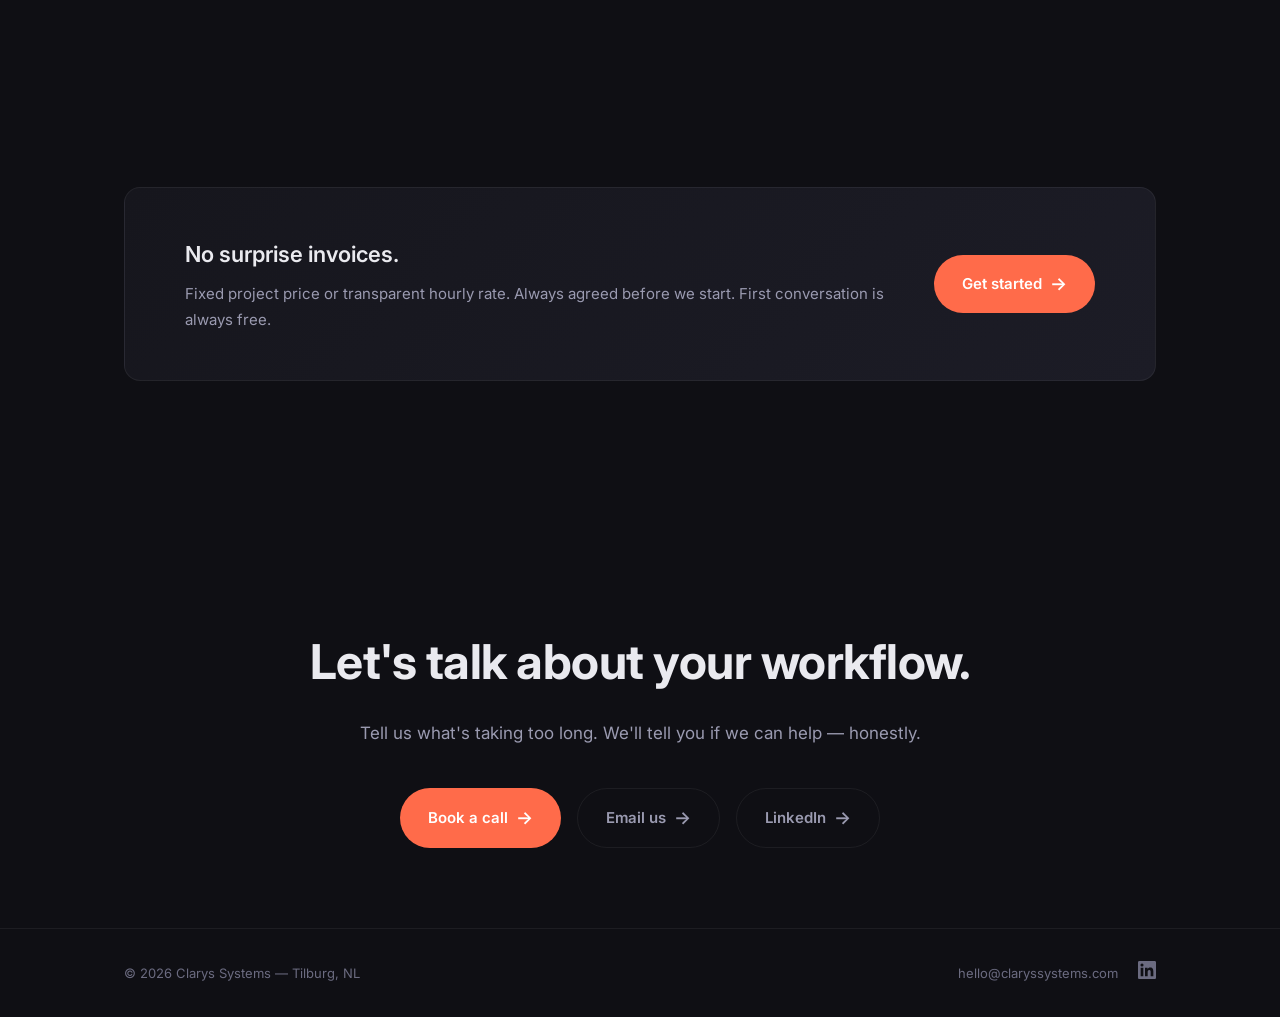
==== commit 03802f17: "feat(proof): convert case-study stack into navigable carousel Wrap the 3 .proof cards in a CSS scrol" ====
--- a/nl/index.html
+++ b/nl/index.html
@@ -209,6 +209,8 @@
         </h2>
       </div>
 
+      <div class="proof-carousel">
+        <div class="proof-track">
       <!-- Case 1: Performing Arts College (scheduling) -->
       <div class="proof fade-up">
         <div class="proof-stats">
@@ -345,6 +347,21 @@
             <span data-lang-nl>Lees de volledige case study (in het Engels) <span class="arrow">&rarr;</span></span>
           </a>
         </p>
+      </div>
+        </div>
+        <div class="proof-controls">
+          <button type="button" class="proof-arrow proof-prev" data-aria-en="Previous case study" data-aria-nl="Vorige case study" aria-label="Previous case study">
+            <svg viewBox="0 0 24 24" fill="none" stroke="currentColor" stroke-width="2"><path stroke-linecap="round" stroke-linejoin="round" d="M15 18l-6-6 6-6"/></svg>
+          </button>
+          <div class="proof-dots" role="tablist" data-aria-en="Case study navigation" data-aria-nl="Case study navigatie" aria-label="Case study navigation">
+            <button type="button" class="proof-dot active" data-aria-en="Case study 1" data-aria-nl="Case study 1" aria-label="Case study 1"></button>
+            <button type="button" class="proof-dot" data-aria-en="Case study 2" data-aria-nl="Case study 2" aria-label="Case study 2"></button>
+            <button type="button" class="proof-dot" data-aria-en="Case study 3" data-aria-nl="Case study 3" aria-label="Case study 3"></button>
+          </div>
+          <button type="button" class="proof-arrow proof-next" data-aria-en="Next case study" data-aria-nl="Volgende case study" aria-label="Next case study">
+            <svg viewBox="0 0 24 24" fill="none" stroke="currentColor" stroke-width="2"><path stroke-linecap="round" stroke-linejoin="round" d="M9 6l6 6-6 6"/></svg>
+          </button>
+        </div>
       </div>
 
     </div>
--- a/nl/css/styles.css
+++ b/nl/css/styles.css
@@ -532,6 +532,104 @@
   max-width: 640px;
 }
 
+/* --- Case Study Carousel --- */
+.proof-carousel {
+  position: relative;
+  margin-top: 60px;
+}
+
+.proof-track {
+  display: flex;
+  gap: 24px;
+  overflow-x: auto;
+  scroll-snap-type: x mandatory;
+  scroll-behavior: smooth;
+  scrollbar-width: none;
+  -ms-overflow-style: none;
+}
+
+.proof-track::-webkit-scrollbar {
+  display: none;
+}
+
+.proof-track > .proof {
+  flex: 0 0 100%;
+  scroll-snap-align: center;
+  margin-top: 0;
+  min-width: 0;
+}
+
+.proof-controls {
+  display: flex;
+  align-items: center;
+  justify-content: center;
+  gap: 24px;
+  margin-top: 32px;
+}
+
+.proof-arrow {
+  width: 44px;
+  height: 44px;
+  border-radius: 50%;
+  background: var(--bg-secondary);
+  border: 1px solid var(--border);
+  color: var(--text-primary);
+  cursor: pointer;
+  display: flex;
+  align-items: center;
+  justify-content: center;
+  padding: 0;
+  transition: background 0.15s ease, border-color 0.15s ease, color 0.15s ease;
+}
+
+.proof-arrow:hover {
+  background: var(--accent);
+  border-color: var(--accent);
+  color: #fff;
+}
+
+.proof-arrow:disabled {
+  opacity: 0.35;
+  cursor: not-allowed;
+}
+
+.proof-arrow:disabled:hover {
+  background: var(--bg-secondary);
+  border-color: var(--border);
+  color: var(--text-primary);
+}
+
+.proof-arrow svg {
+  width: 20px;
+  height: 20px;
+}
+
+.proof-dots {
+  display: flex;
+  gap: 10px;
+  align-items: center;
+}
+
+.proof-dot {
+  width: 10px;
+  height: 10px;
+  border-radius: 50%;
+  background: var(--border);
+  border: none;
+  cursor: pointer;
+  padding: 0;
+  transition: background 0.15s ease, transform 0.15s ease;
+}
+
+.proof-dot:hover {
+  background: var(--text-muted);
+}
+
+.proof-dot.active {
+  background: var(--accent);
+  transform: scale(1.3);
+}
+
 /* --- Testimonials --- */
 .testimonials-grid {
   display: grid;
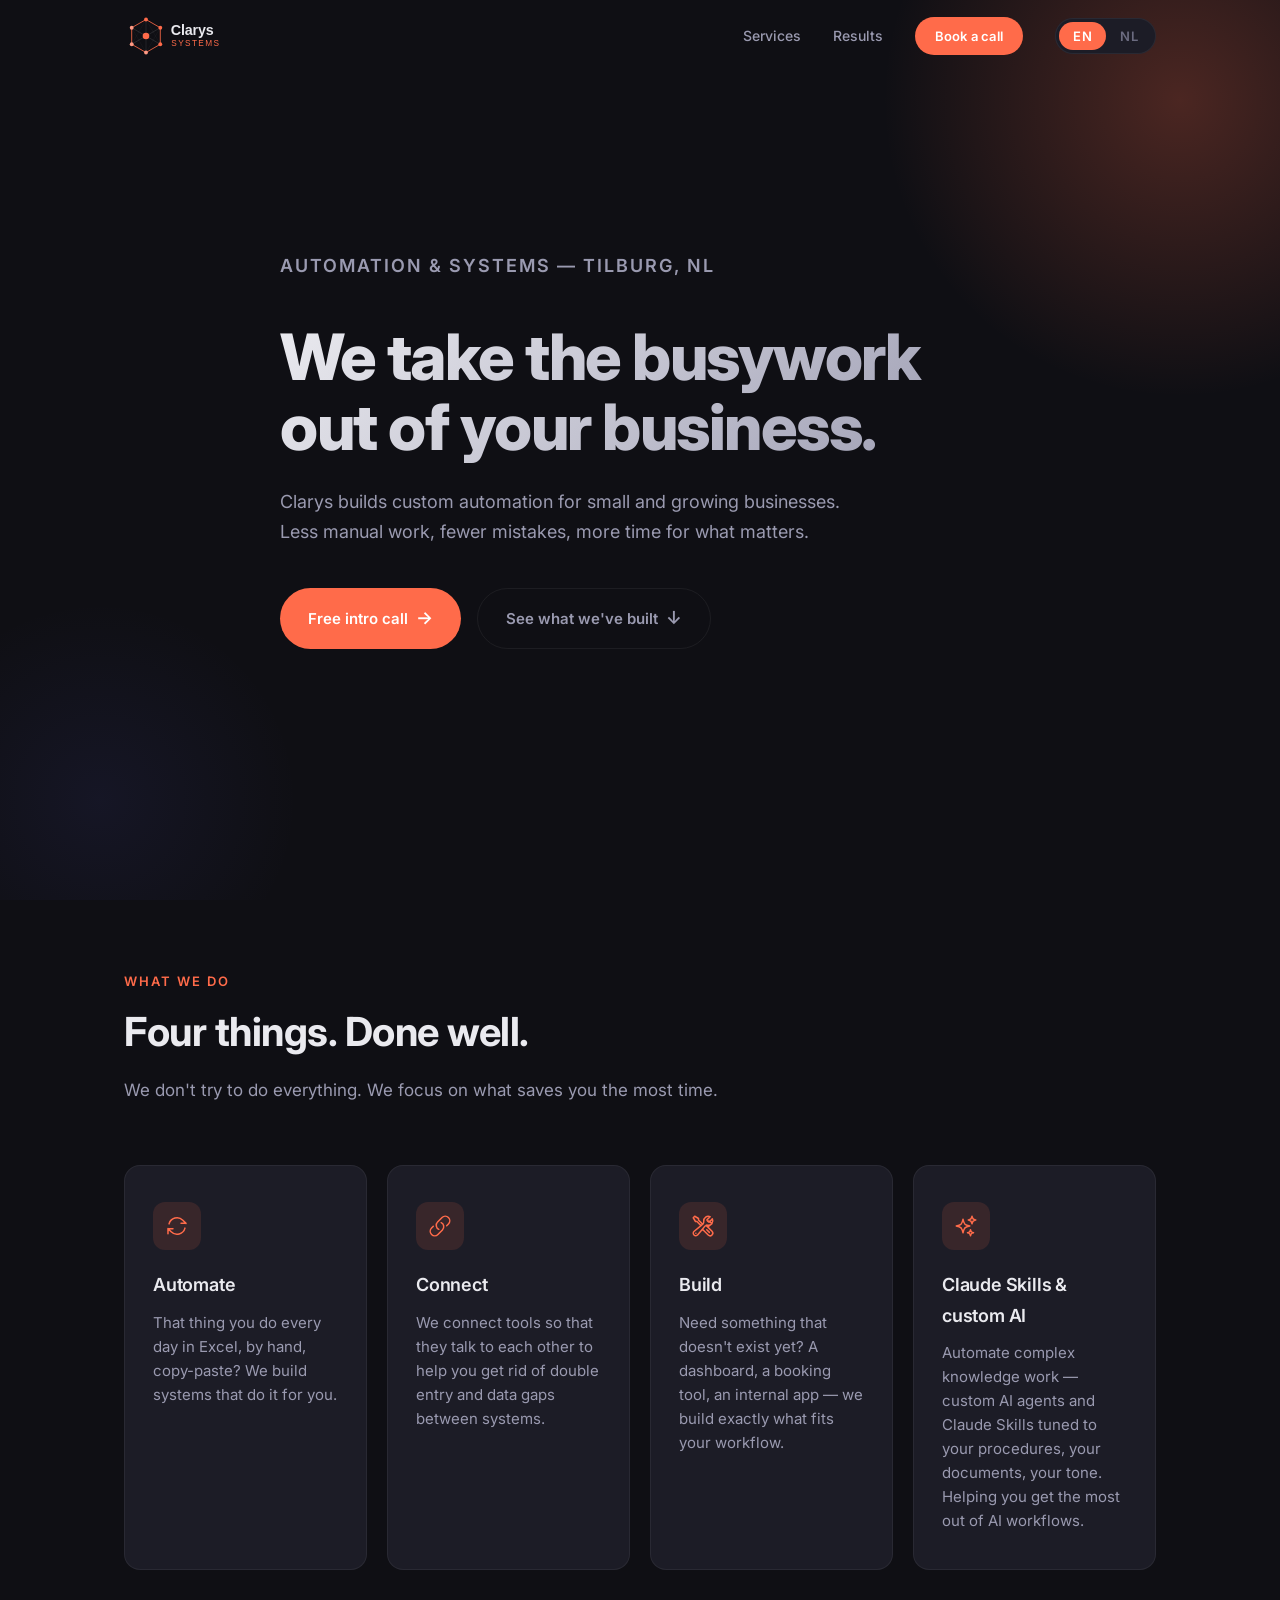
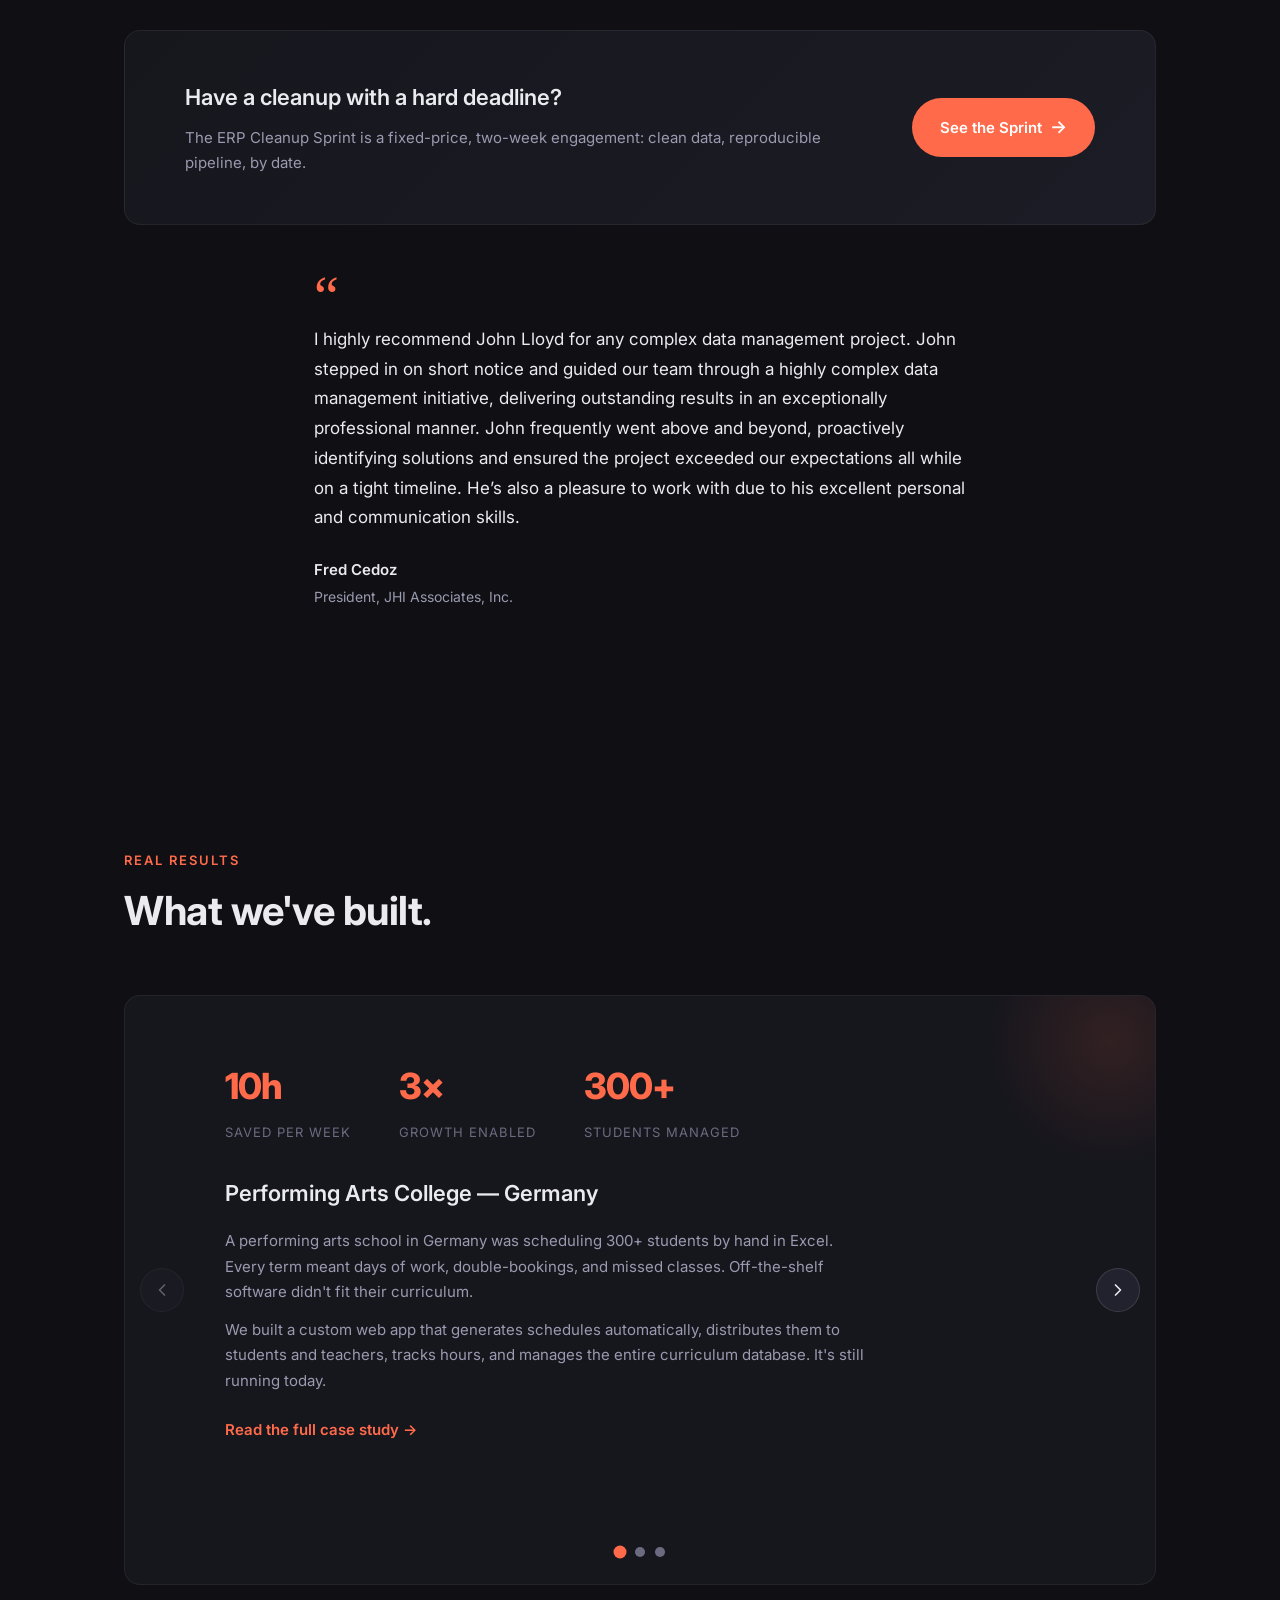
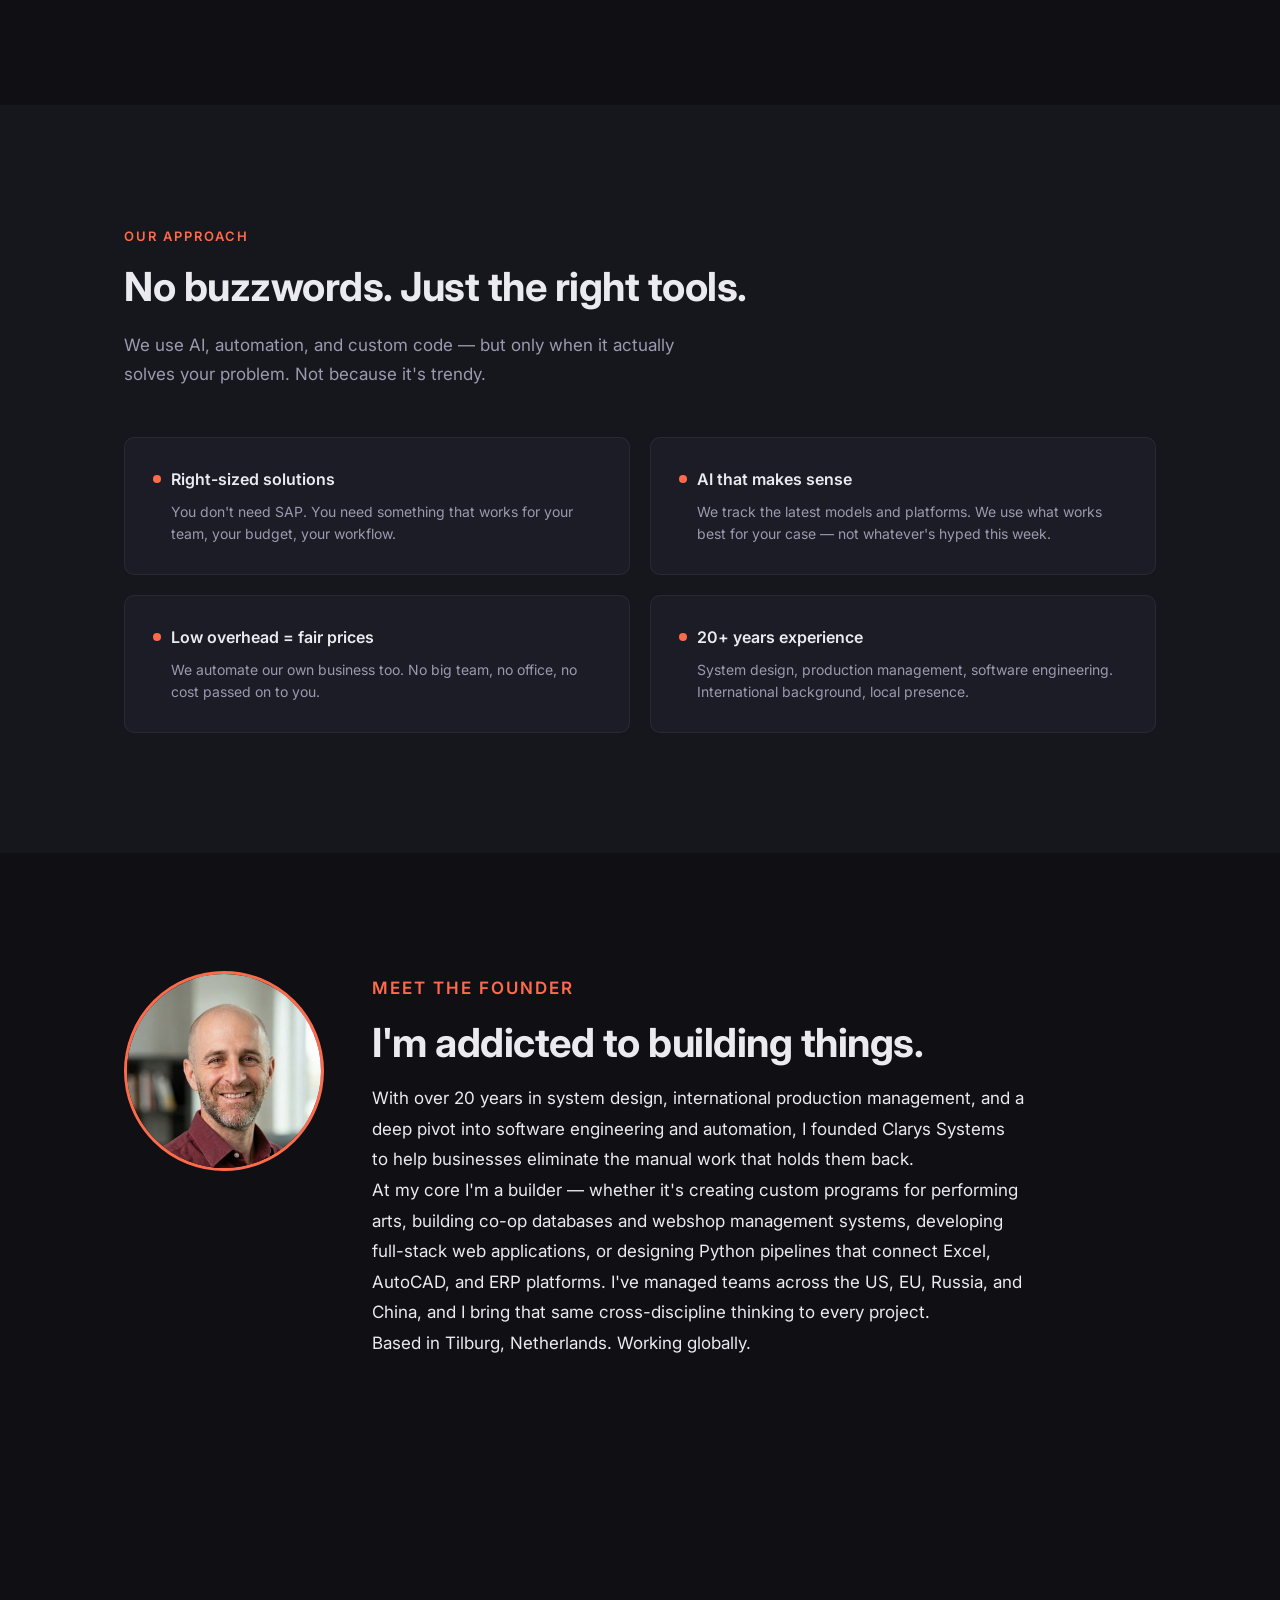
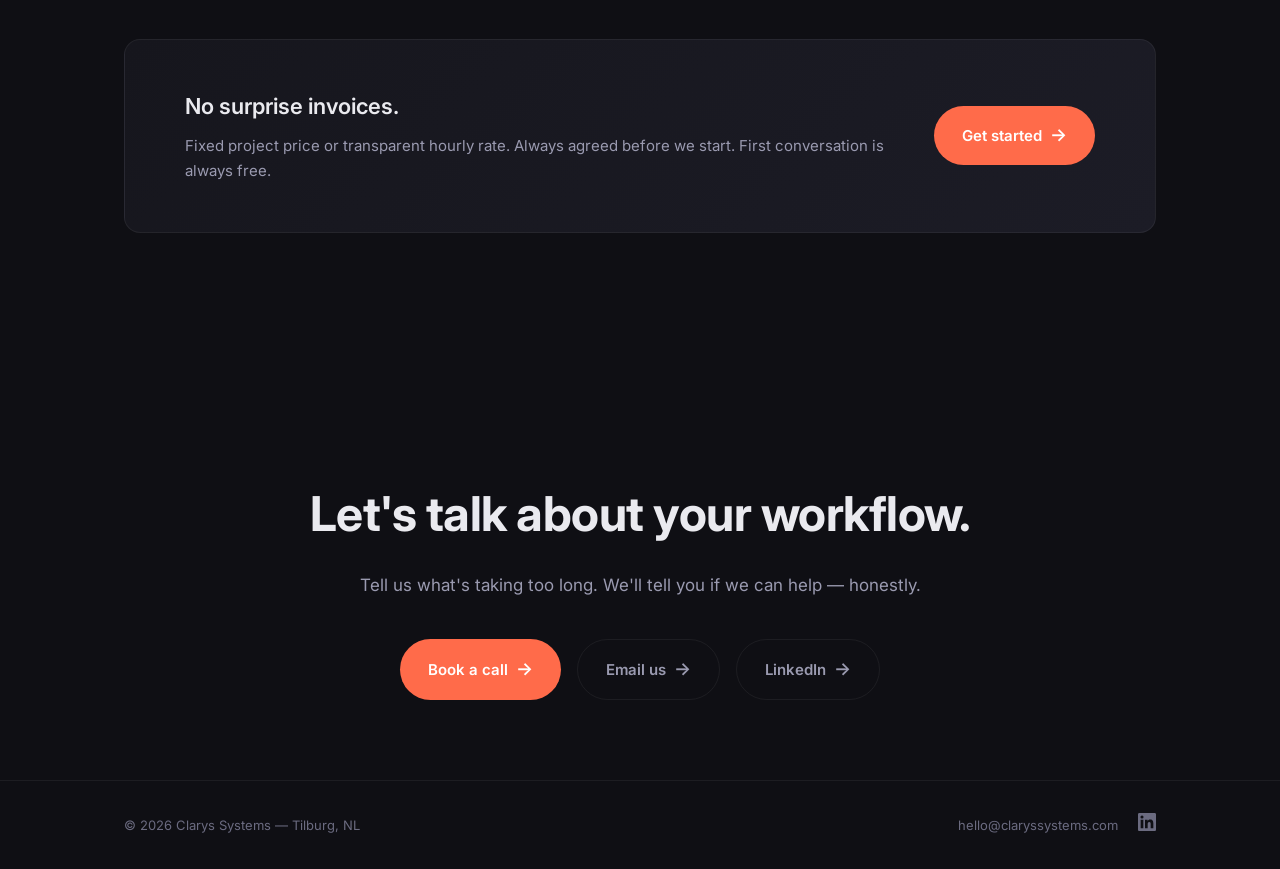
==== commit 835bb508: "style: spacing tweaks + testimonial after Sprint CTA - Carousel slides: bump horizontal padding to 1" ====
--- a/nl/index.html
+++ b/nl/index.html
@@ -156,6 +156,26 @@
         </div>
       </div>
 
+      <div class="fade-up">
+        <div class="pricing-bar" style="margin-top: 60px;">
+          <div>
+            <h3>
+              <span data-lang-en>Have a cleanup with a hard deadline?</span>
+              <span data-lang-nl>Een opschoning met een harde deadline?</span>
+            </h3>
+            <p>
+              <span data-lang-en>The ERP Cleanup Sprint is a fixed-price, two-week engagement: clean data, reproducible pipeline, by date.</span>
+              <span data-lang-nl>De ERP Cleanup Sprint is een vaste-prijs opdracht van twee weken: schone data, reproduceerbare pijplijn, op tijd.</span>
+            </p>
+          </div>
+          <a href="cleanup-sprint" class="btn btn-primary" style="flex-shrink: 0;">
+            <span data-lang-en>See the Sprint</span>
+            <span data-lang-nl>Bekijk de Sprint</span>
+            <span class="arrow">&rarr;</span>
+          </a>
+        </div>
+      </div>
+
       <div class="testimonials-grid stagger" style="margin-top: 60px;">
         <figure class="testimonial fade-up">
           <span class="testimonial-mark" aria-hidden="true">&ldquo;</span>
@@ -172,26 +192,6 @@
           </figcaption>
         </figure>
       </div>
-
-      <div class="fade-up">
-        <div class="pricing-bar" style="margin-top: 60px;">
-          <div>
-            <h3>
-              <span data-lang-en>Have a cleanup with a hard deadline?</span>
-              <span data-lang-nl>Een opschoning met een harde deadline?</span>
-            </h3>
-            <p>
-              <span data-lang-en>The ERP Cleanup Sprint is a fixed-price, two-week engagement: clean data, reproducible pipeline, by date.</span>
-              <span data-lang-nl>De ERP Cleanup Sprint is een vaste-prijs opdracht van twee weken: schone data, reproduceerbare pijplijn, op tijd.</span>
-            </p>
-          </div>
-          <a href="cleanup-sprint" class="btn btn-primary" style="flex-shrink: 0;">
-            <span data-lang-en>See the Sprint</span>
-            <span data-lang-nl>Bekijk de Sprint</span>
-            <span class="arrow">&rarr;</span>
-          </a>
-        </div>
-      </div>
     </div>
   </section>
 
--- a/nl/css/styles.css
+++ b/nl/css/styles.css
@@ -328,6 +328,10 @@
   position: relative;
 }
 
+#services {
+  padding-top: 70px;
+}
+
 .section-label {
   font-size: 13px;
   font-weight: 600;
@@ -557,30 +561,34 @@
   scroll-snap-align: center;
   margin-top: 0;
   min-width: 0;
+  padding: 60px 100px 90px;
 }
 
 .proof-controls {
-  display: flex;
-  align-items: center;
-  justify-content: center;
-  gap: 24px;
-  margin-top: 32px;
+  display: contents;
 }
 
 .proof-arrow {
+  position: absolute;
+  top: 50%;
+  transform: translateY(-50%);
+  z-index: 2;
   width: 44px;
   height: 44px;
   border-radius: 50%;
-  background: var(--bg-secondary);
-  border: 1px solid var(--border);
+  background: var(--bg-card-hover);
+  border: 1px solid var(--border-hover);
   color: var(--text-primary);
   cursor: pointer;
   display: flex;
   align-items: center;
   justify-content: center;
   padding: 0;
-  transition: background 0.15s ease, border-color 0.15s ease, color 0.15s ease;
-}
+  transition: background 0.15s ease, border-color 0.15s ease, color 0.15s ease, opacity 0.15s ease;
+}
+
+.proof-prev { left: 16px; }
+.proof-next { right: 16px; }
 
 .proof-arrow:hover {
   background: var(--accent);
@@ -594,8 +602,8 @@
 }
 
 .proof-arrow:disabled:hover {
-  background: var(--bg-secondary);
-  border-color: var(--border);
+  background: var(--bg-card-hover);
+  border-color: var(--border-hover);
   color: var(--text-primary);
 }
 
@@ -605,6 +613,11 @@
 }
 
 .proof-dots {
+  position: absolute;
+  bottom: 28px;
+  left: 50%;
+  transform: translateX(-50%);
+  z-index: 2;
   display: flex;
   gap: 10px;
   align-items: center;
@@ -614,7 +627,7 @@
   width: 10px;
   height: 10px;
   border-radius: 50%;
-  background: var(--border);
+  background: var(--text-muted);
   border: none;
   cursor: pointer;
   padding: 0;
@@ -622,12 +635,18 @@
 }
 
 .proof-dot:hover {
-  background: var(--text-muted);
+  background: var(--text-secondary);
 }
 
 .proof-dot.active {
   background: var(--accent);
   transform: scale(1.3);
+}
+
+@media (max-width: 768px) {
+  .proof-arrow { display: none; }
+  .proof-track > .proof { padding: 36px 24px 60px; }
+  .proof-dots { bottom: 22px; }
 }
 
 /* --- Testimonials --- */
@@ -639,13 +658,11 @@
 }
 
 .testimonial {
-  background: var(--bg-card);
-  border: 1px solid var(--border);
-  border-left: 3px solid var(--accent);
-  border-radius: var(--radius);
-  padding: 40px 44px;
+  background: none;
+  border: none;
+  padding: 0 24px;
   position: relative;
-  max-width: 820px;
+  max-width: 700px;
   margin: 0 auto;
   width: 100%;
 }
@@ -691,7 +708,7 @@
 }
 
 @media (max-width: 768px) {
-  .testimonial { padding: 32px 24px; }
+  .testimonial { padding: 0 16px; }
   .testimonial-mark { font-size: 44px; }
   .testimonial-quote { font-size: 16px; }
 }
@@ -918,6 +935,7 @@
   .hero h1 { font-size: 2.2rem; }
 
   .section { padding: 80px 0; }
+  #services { padding-top: 50px; }
 
   .cards-grid,
   .steps { grid-template-columns: 1fr; }
